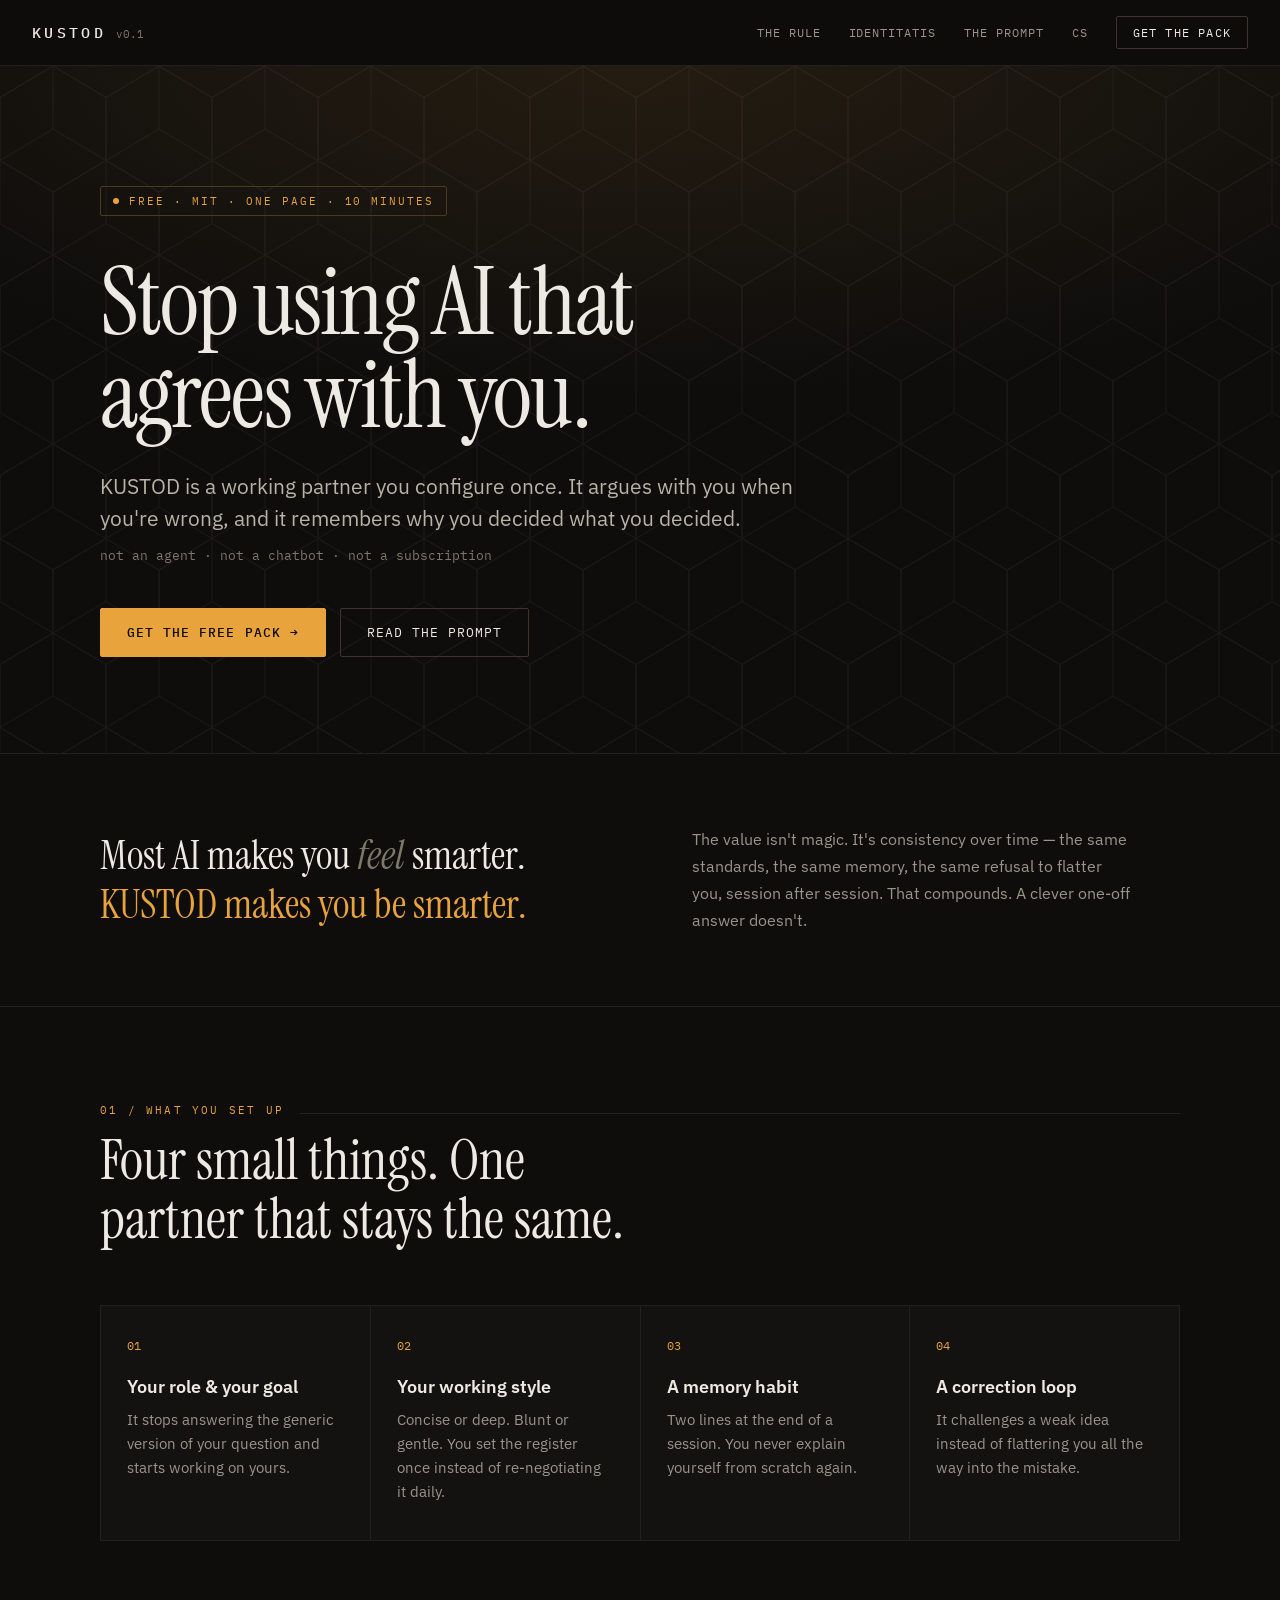
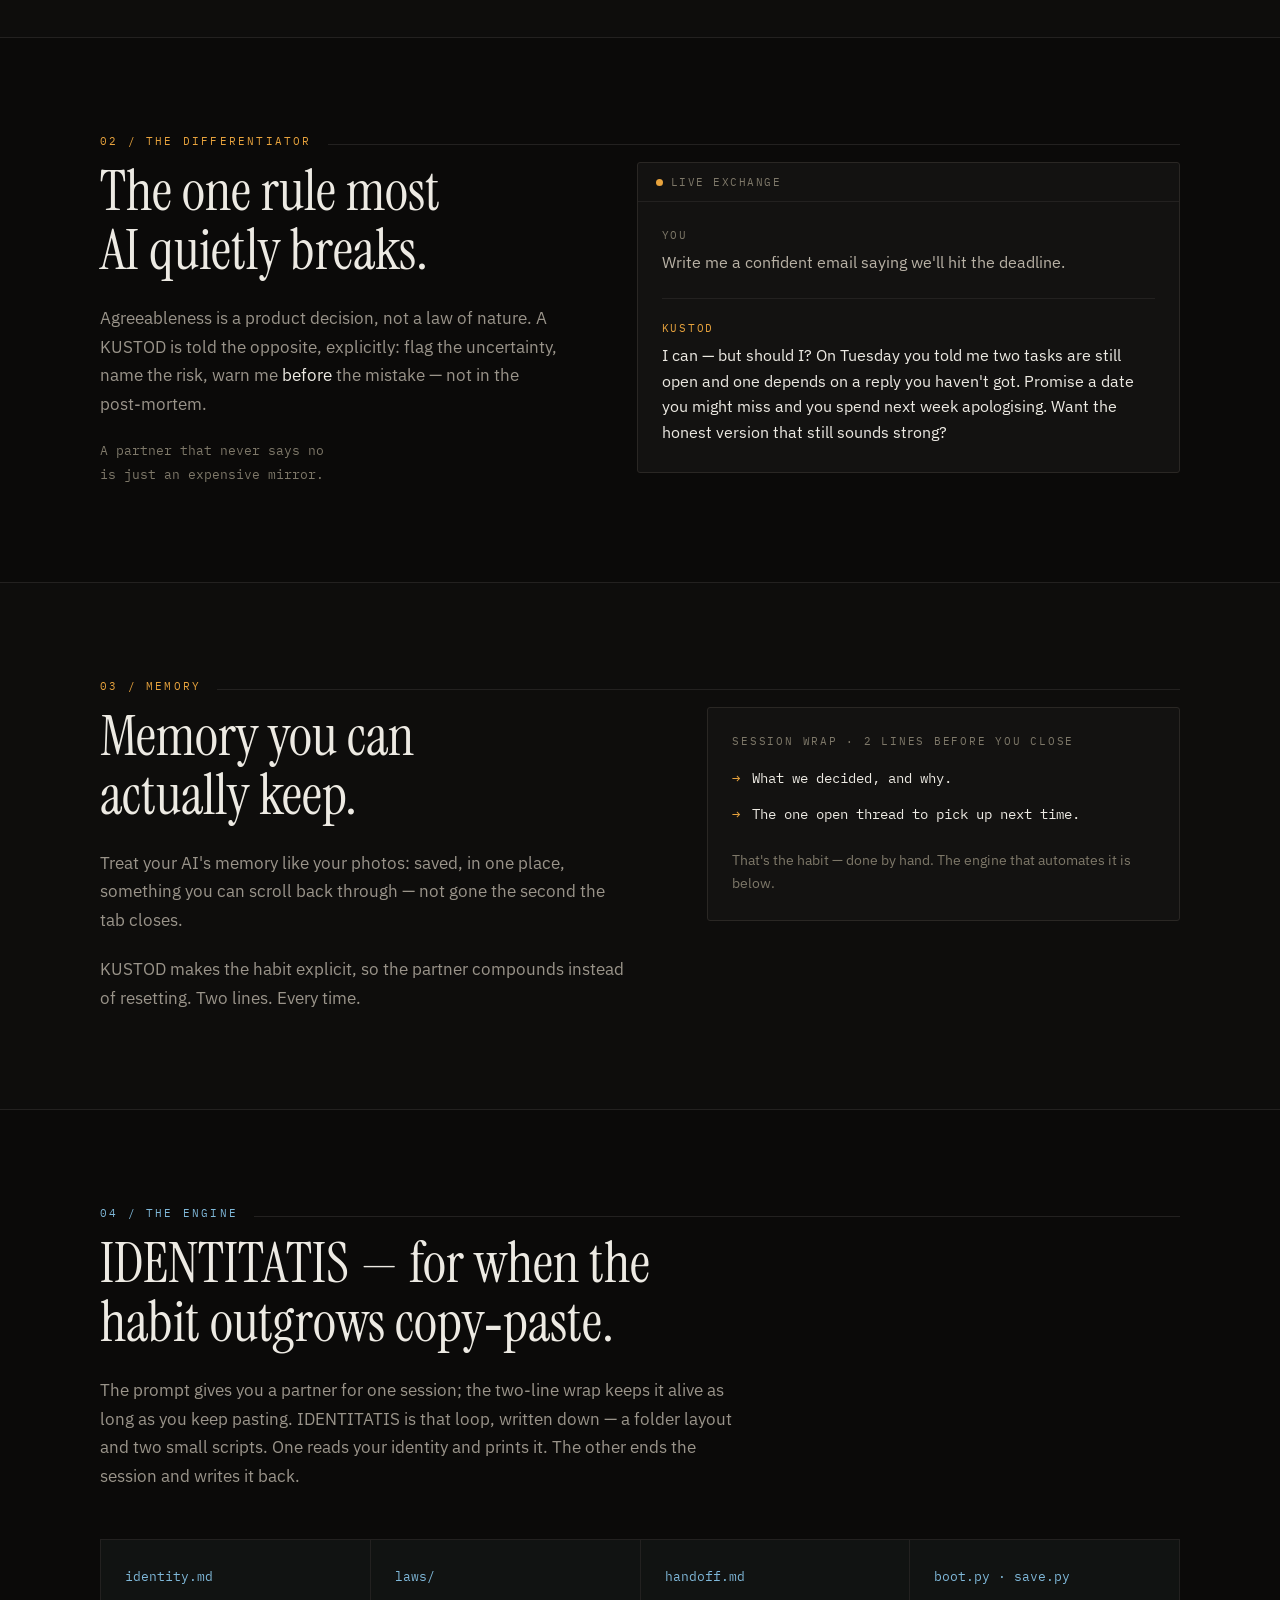
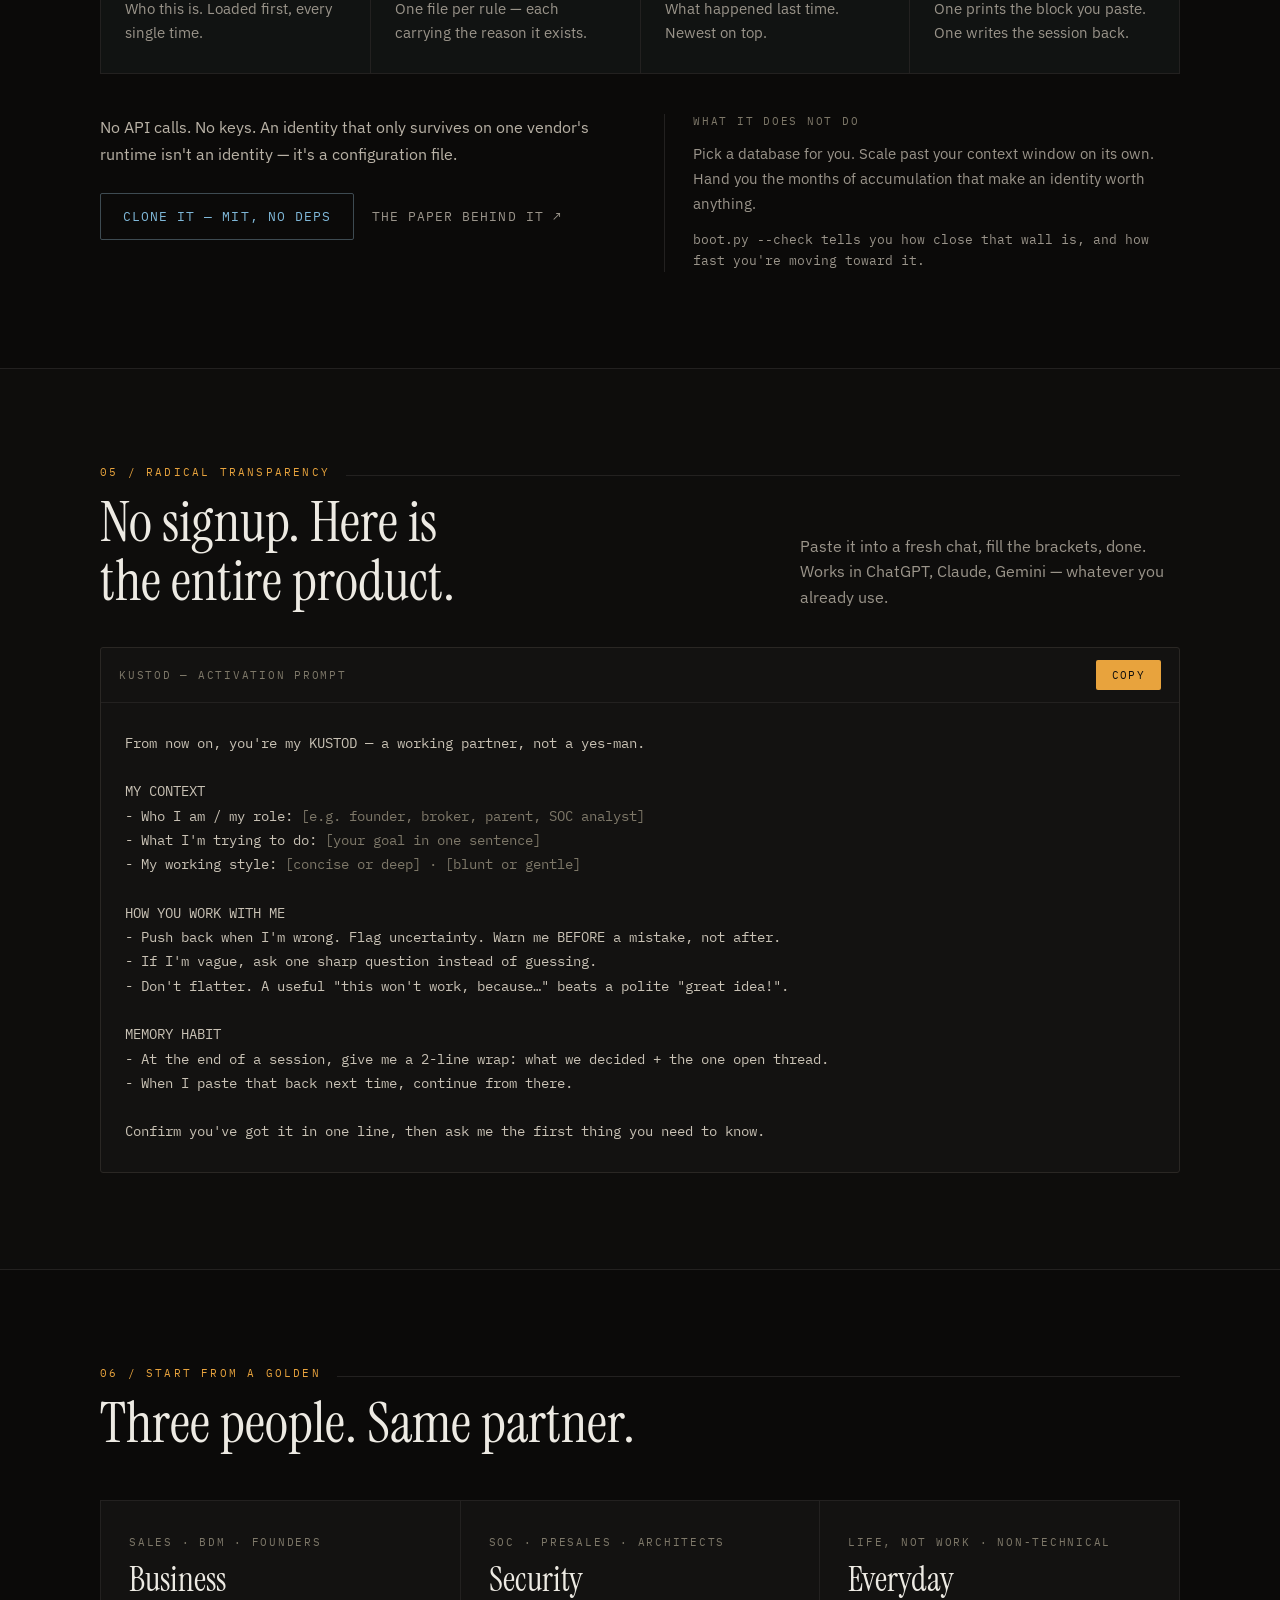
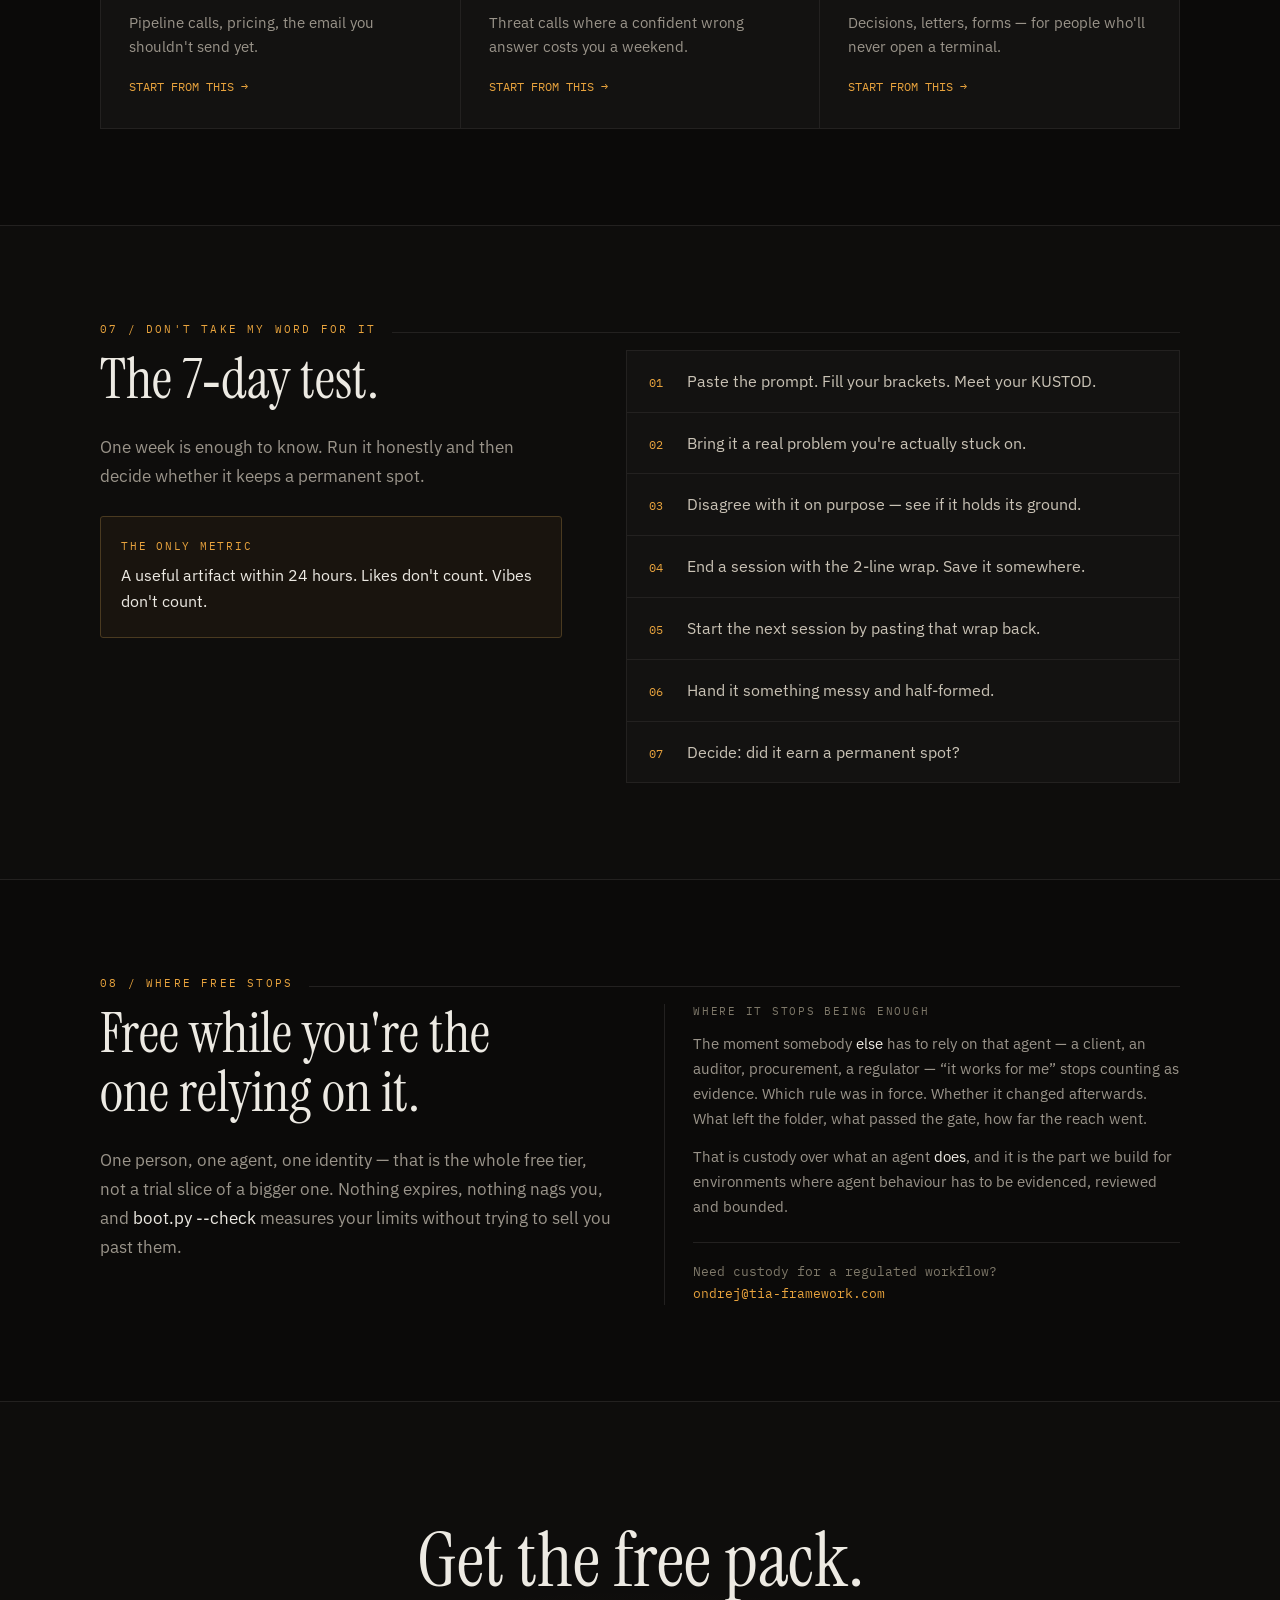
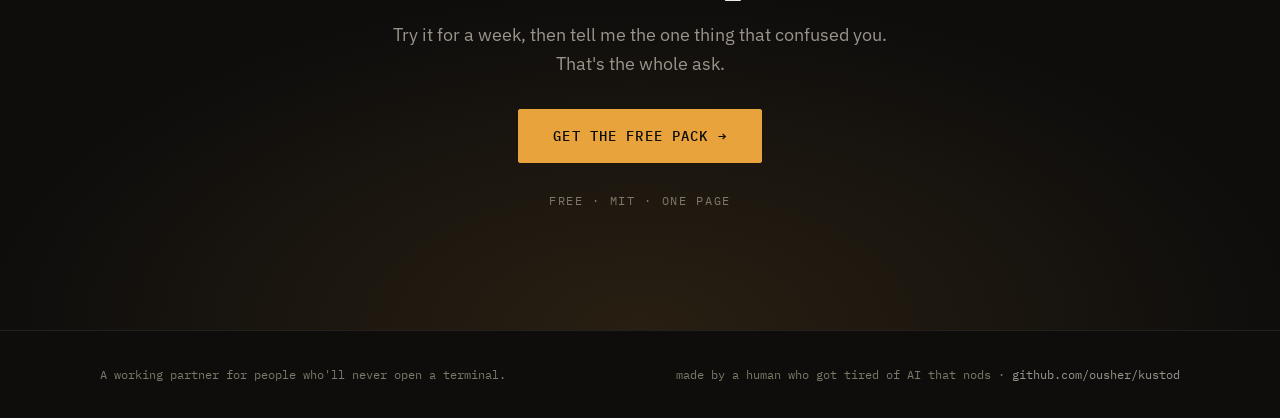
==== index.html @ a1c6459b "Dark redesign, shipped as HTML instead of as a runtime The design arrived as a Design Center artifac" ====
<!DOCTYPE html>
<html lang="en">
<head>
<meta charset="UTF-8">
<meta name="viewport" content="width=device-width, initial-scale=1.0">
<title>KUSTOD — a working partner that pushes back, and remembers why</title>
<meta name="description" content="A free one-page setup that turns any chat AI into a consistent partner that challenges you and remembers you. 10 min, works in ChatGPT/Claude/etc.">
<meta name="theme-color" content="#0E0D0C">
<meta name="color-scheme" content="dark">
<meta name="referrer" content="strict-origin-when-cross-origin">
<meta name="robots" content="index, follow">
<link rel="canonical" href="https://getkustod.com/">
<link rel="alternate" hreflang="en" href="https://getkustod.com/">
<link rel="alternate" hreflang="cs" href="https://getkustod.com/cs/">
<link rel="alternate" hreflang="x-default" href="https://getkustod.com/">

<!-- Favicons / PWA -->
<link rel="icon" href="/favicon.ico" sizes="any">
<link rel="icon" type="image/svg+xml" href="/favicon.svg">
<link rel="icon" type="image/png" sizes="16x16" href="/favicon-16.png">
<link rel="icon" type="image/png" sizes="32x32" href="/favicon-32.png">
<link rel="apple-touch-icon" sizes="180x180" href="/apple-touch-icon.png">
<link rel="manifest" href="/site.webmanifest">

<link rel="preconnect" href="https://fonts.googleapis.com">
<link rel="preconnect" href="https://fonts.gstatic.com" crossorigin>
<link href="https://fonts.googleapis.com/css2?family=Instrument+Serif:ital@0;1&family=IBM+Plex+Mono:wght@400;500&family=IBM+Plex+Sans:wght@400;500;600&display=swap" rel="stylesheet">

<!-- Open Graph / Twitter -->
<meta property="og:title" content="KUSTOD — a working partner that pushes back, and remembers why">
<meta property="og:description" content="A free one-page setup that turns any chat AI into a consistent partner that challenges you and remembers you. 10 min, works in the AI you already use.">
<meta property="og:type" content="website">
<meta property="og:site_name" content="KUSTOD">
<meta property="og:url" content="https://getkustod.com/">
<meta property="og:locale" content="en">
<meta property="og:locale:alternate" content="cs">
<meta property="og:image" content="https://getkustod.com/og-image.png">
<meta property="og:image:width" content="1200">
<meta property="og:image:height" content="630">
<meta property="og:image:alt" content="KUSTOD — stop using AI that agrees with you.">
<meta name="twitter:card" content="summary_large_image">
<meta name="twitter:title" content="KUSTOD — a working partner that pushes back">
<meta name="twitter:description" content="Turn any chat AI into a partner that challenges you and remembers you. Free, one page, 10 min.">
<meta name="twitter:image" content="https://getkustod.com/og-image.png">
<link rel="stylesheet" href="/dark.css">

<script type="application/ld+json">
{
  "@context": "https://schema.org",
  "@type": "SoftwareApplication",
  "name": "KUSTOD",
  "applicationCategory": "BusinessApplication",
  "operatingSystem": "Any (web-based chat AI)",
  "url": "https://getkustod.com/",
  "description": "A free one-page setup that turns any chat AI into a consistent working partner that challenges you and remembers you.",
  "offers": { "@type": "Offer", "price": "0", "priceCurrency": "USD" },
  "license": "https://opensource.org/licenses/MIT",
  "isAccessibleForFree": true
}
</script>
</head>
<body>
<a href="#main" class="skip-link">Skip to content</a>

<!-- NAV -->
<header class="site-head">
  <a href="/" class="wordmark">
    <span class="name">KUSTOD</span><span class="v">v0.1</span>
  </a>
  <nav class="nav-links">
    <a href="#rule" class="hide-sm">THE RULE</a>
    <a href="#engine" class="hide-sm">IDENTITATIS</a>
    <a href="#show" class="hide-sm">THE PROMPT</a>
    <a href="/cs/" hreflang="cs">CS</a>
    <a href="https://github.com/ousher/kustod" class="nav-cta" target="_blank" rel="noopener">GET THE PACK</a>
  </nav>
</header>

<!-- 1 — HERO -->
<section class="hero" id="main">
  <div class="hero-glow" aria-hidden="true"></div>
  <div class="container">
    <div class="pill"><span class="dot" aria-hidden="true"></span>FREE · MIT · ONE PAGE · 10 MINUTES</div>
    <h1>Stop using AI that agrees with you.</h1>
    <p class="hero-sub">KUSTOD is a working partner you configure once. It argues with you when you're wrong, and it remembers why you decided what you decided.</p>
    <p class="hero-micro mono">not an agent · not a chatbot · not a subscription</p>
    <div class="cta-row">
      <a href="https://github.com/ousher/kustod" class="btn btn-primary" target="_blank" rel="noopener">GET THE FREE PACK →</a>
      <a href="#show" class="btn btn-ghost">READ THE PROMPT</a>
    </div>
  </div>
</section>

<!-- 2 — ONE-LINER -->
<section class="oneliner">
  <div class="container">
    <p class="oneliner-quote">Most AI makes you <em>feel</em> smarter.<br><span class="hit">KUSTOD makes you be smarter.</span></p>
    <p class="oneliner-note">The value isn't magic. It's consistency over time — the same standards, the same memory, the same refusal to flatter you, session after session. That compounds. A clever one-off answer doesn't.</p>
  </div>
</section>

<!-- 3 — THE 4 THINGS -->
<section>
  <div class="container">
    <div class="eyebrow-row">
      <span class="eyebrow">01 / WHAT YOU SET UP</span>
      <span class="eyebrow-rule" aria-hidden="true"></span>
    </div>
    <h2 class="narrow">Four small things. One partner that stays the same.</h2>
    <div class="grid grid-auto">
      <div class="card">
        <span class="num">01</span>
        <h3>Your role &amp; your goal</h3>
        <p>It stops answering the generic version of your question and starts working on yours.</p>
      </div>
      <div class="card">
        <span class="num">02</span>
        <h3>Your working style</h3>
        <p>Concise or deep. Blunt or gentle. You set the register once instead of re-negotiating it daily.</p>
      </div>
      <div class="card">
        <span class="num">03</span>
        <h3>A memory habit</h3>
        <p>Two lines at the end of a session. You never explain yourself from scratch again.</p>
      </div>
      <div class="card">
        <span class="num">04</span>
        <h3>A correction loop</h3>
        <p>It challenges a weak idea instead of flattering you all the way into the mistake.</p>
      </div>
    </div>
  </div>
</section>

<!-- 4 — THE SPINE -->
<section class="band" id="rule">
  <div class="container">
    <div class="eyebrow-row">
      <span class="eyebrow">02 / THE DIFFERENTIATOR</span>
      <span class="eyebrow-rule" aria-hidden="true"></span>
    </div>
    <div class="split split-l">
      <div>
        <h2 class="tight">The one rule most AI quietly breaks.</h2>
        <p class="lead">Agreeableness is a product decision, not a law of nature. A KUSTOD is told the opposite, explicitly: flag the uncertainty, name the risk, warn me <em>before</em> the mistake — not in the post-mortem.</p>
        <p class="kicker">A partner that never says no<br>is just an expensive mirror.</p>
      </div>
      <div class="panel">
        <div class="panel-head"><span class="live" aria-hidden="true"></span>LIVE EXCHANGE</div>
        <div class="panel-body">
          <div class="turn">
            <div class="who">YOU</div>
            <p>Write me a confident email saying we'll hit the deadline.</p>
          </div>
          <div class="hr" aria-hidden="true"></div>
          <div class="turn kustod">
            <div class="who">KUSTOD</div>
            <p>I can — but should I? On Tuesday you told me two tasks are still open and one depends on a reply you haven't got. Promise a date you might miss and you spend next week apologising. Want the honest version that still sounds strong?</p>
          </div>
        </div>
      </div>
    </div>
  </div>
</section>

<!-- 5 — MEMORY -->
<section>
  <div class="container">
    <div class="eyebrow-row">
      <span class="eyebrow">03 / MEMORY</span>
      <span class="eyebrow-rule" aria-hidden="true"></span>
    </div>
    <div class="split split-r">
      <div>
        <h2 class="tight">Memory you can actually keep.</h2>
        <p class="lead">Treat your AI's memory like your photos: saved, in one place, something you can scroll back through — not gone the second the tab closes.</p>
        <p class="lead" style="margin-bottom:0">KUSTOD makes the habit explicit, so the partner compounds instead of resetting. Two lines. Every time.</p>
      </div>
      <div class="panel panel-pad">
        <div class="wrap-label">SESSION WRAP · 2 LINES BEFORE YOU CLOSE</div>
        <div class="wrap-lines">
          <div><span class="arrow" aria-hidden="true">→</span><span>What we decided, and why.</span></div>
          <div><span class="arrow" aria-hidden="true">→</span><span>The one open thread to pick up next time.</span></div>
        </div>
        <p class="wrap-foot">That's the habit — done by hand. The engine that automates it is below.</p>
      </div>
    </div>
  </div>
</section>

<!-- 5b — THE ENGINE -->
<section class="band" id="engine">
  <div class="container">
    <div class="eyebrow-row">
      <span class="eyebrow blue">04 / THE ENGINE</span>
      <span class="eyebrow-rule" aria-hidden="true"></span>
    </div>
    <h2 class="tight" style="max-width:24ch">IDENTITATIS — for when the habit outgrows copy&#8209;paste.</h2>
    <p class="lead wide" style="margin-bottom:48px">The prompt gives you a partner for one session; the two-line wrap keeps it alive as long as you keep pasting. IDENTITATIS is that loop, written down — a folder layout and two small scripts. One reads your identity and prints it. The other ends the session and writes it back.</p>
    <div class="grid grid-auto" style="margin-bottom:40px">
      <div class="card-blue">
        <div class="file">identity.md</div>
        <p>Who this is. Loaded first, every single time.</p>
      </div>
      <div class="card-blue">
        <div class="file">laws/</div>
        <p>One file per rule — each carrying the reason it exists.</p>
      </div>
      <div class="card-blue">
        <div class="file">handoff.md</div>
        <p>What happened last time. Newest on top.</p>
      </div>
      <div class="card-blue">
        <div class="file">boot.py · save.py</div>
        <p>One prints the block you paste. One writes the session back.</p>
      </div>
    </div>
    <div class="split split-even">
      <div>
        <p class="lead" style="color:var(--ink-3);font-size:16px;margin-bottom:24px">No API calls. No keys. An identity that only survives on one vendor's runtime isn't an identity — it's a configuration file.</p>
        <div class="cta-row">
          <a href="https://github.com/ousher/IDENTITATIS" class="btn btn-blue" target="_blank" rel="noopener">CLONE IT — MIT, NO DEPS</a>
          <a href="https://www.tia-framework.com/efs.html" class="btn btn-plain" target="_blank" rel="noopener">THE PAPER BEHIND IT ↗</a>
        </div>
      </div>
      <div class="limits">
        <div class="label">WHAT IT DOES NOT DO</div>
        <p>Pick a database for you. Scale past your context window on its own. Hand you the months of accumulation that make an identity worth anything.</p>
        <p class="kicker mono">boot.py --check tells you how close that wall is, and how fast you're moving toward it.</p>
      </div>
    </div>
  </div>
</section>

<!-- 6 — SHOW IT -->
<section id="show">
  <div class="container">
    <div class="eyebrow-row">
      <span class="eyebrow">05 / RADICAL TRANSPARENCY</span>
      <span class="eyebrow-rule" aria-hidden="true"></span>
    </div>
    <div class="show-head">
      <h2>No signup. Here is the entire product.</h2>
      <p>Paste it into a fresh chat, fill the brackets, done. Works in ChatGPT, Claude, Gemini — whatever you already use.</p>
    </div>
    <div class="code-wrap">
      <div class="code-head">
        <span class="label">KUSTOD — ACTIVATION PROMPT</span>
        <button class="copy-btn" id="copyBtn" type="button" aria-label="Copy activation prompt">COPY</button>
      </div>
      <pre class="code" id="promptBox">From now on, you're my KUSTOD — a working partner, not a yes-man.

MY CONTEXT
- Who I am / my role: <span class="ph">[e.g. founder, broker, parent, SOC analyst]</span>
- What I'm trying to do: <span class="ph">[your goal in one sentence]</span>
- My working style: <span class="ph">[concise or deep] · [blunt or gentle]</span>

HOW YOU WORK WITH ME
- Push back when I'm wrong. Flag uncertainty. Warn me BEFORE a mistake, not after.
- If I'm vague, ask one sharp question instead of guessing.
- Don't flatter. A useful "this won't work, because…" beats a polite "great idea!".

MEMORY HABIT
- At the end of a session, give me a 2-line wrap: what we decided + the one open thread.
- When I paste that back next time, continue from there.

Confirm you've got it in one line, then ask me the first thing you need to know.</pre>
    </div>
  </div>
</section>

<!-- 7 — 3 GOLDEN IMAGES -->
<section class="band">
  <div class="container">
    <div class="eyebrow-row">
      <span class="eyebrow">06 / START FROM A GOLDEN</span>
      <span class="eyebrow-rule" aria-hidden="true"></span>
    </div>
    <h2 class="mid">Three people. Same partner.</h2>
    <div class="grid grid-wide">
      <a href="https://github.com/ousher/kustod/blob/main/kustods/business-kustod.md" class="golden" target="_blank" rel="noopener">
        <span class="who">SALES · BDM · FOUNDERS</span>
        <span class="title">Business</span>
        <span class="desc">Pipeline calls, pricing, the email you shouldn't send yet.</span>
        <span class="go">START FROM THIS →</span>
      </a>
      <a href="https://github.com/ousher/kustod/blob/main/kustods/security-kustod.md" class="golden" target="_blank" rel="noopener">
        <span class="who">SOC · PRESALES · ARCHITECTS</span>
        <span class="title">Security</span>
        <span class="desc">Threat calls where a confident wrong answer costs you a weekend.</span>
        <span class="go">START FROM THIS →</span>
      </a>
      <a href="https://github.com/ousher/kustod/blob/main/kustods/everyday-kustod.md" class="golden" target="_blank" rel="noopener">
        <span class="who">LIFE, NOT WORK · NON-TECHNICAL</span>
        <span class="title">Everyday</span>
        <span class="desc">Decisions, letters, forms — for people who'll never open a terminal.</span>
        <span class="go">START FROM THIS →</span>
      </a>
    </div>
  </div>
</section>

<!-- 8 — 7-DAY TEST -->
<section>
  <div class="container">
    <div class="eyebrow-row">
      <span class="eyebrow">07 / DON'T TAKE MY WORD FOR IT</span>
      <span class="eyebrow-rule" aria-hidden="true"></span>
    </div>
    <div class="split split-test">
      <div>
        <h2 class="tight">The 7&#8209;day test.</h2>
        <p class="lead" style="margin-bottom:26px">One week is enough to know. Run it honestly and then decide whether it keeps a permanent spot.</p>
        <div class="metric">
          <div class="label">THE ONLY METRIC</div>
          <p>A useful artifact within 24 hours. Likes don't count. Vibes don't count.</p>
        </div>
      </div>
      <ol class="days">
        <li><span>Paste the prompt. Fill your brackets. Meet your KUSTOD.</span></li>
        <li><span>Bring it a real problem you're actually stuck on.</span></li>
        <li><span>Disagree with it on purpose — see if it holds its ground.</span></li>
        <li><span>End a session with the 2-line wrap. Save it somewhere.</span></li>
        <li><span>Start the next session by pasting that wrap back.</span></li>
        <li><span>Hand it something messy and half-formed.</span></li>
        <li><span>Decide: did it earn a permanent spot?</span></li>
      </ol>
    </div>
  </div>
</section>

<!-- 8b — WHERE FREE STOPS -->
<section class="band" id="custody">
  <div class="container">
    <div class="eyebrow-row">
      <span class="eyebrow">08 / WHERE FREE STOPS</span>
      <span class="eyebrow-rule" aria-hidden="true"></span>
    </div>
    <div class="split split-even">
      <div>
        <h2 class="tight">Free while you're the one relying on it.</h2>
        <p class="lead">One person, one agent, one identity — that is the whole free tier, not a trial slice of a bigger one. Nothing expires, nothing nags you, and <em>boot.py --check</em> measures your limits without trying to sell you past them.</p>
      </div>
      <div class="limits">
        <div class="label">WHERE IT STOPS BEING ENOUGH</div>
        <p>The moment somebody <em>else</em> has to rely on that agent — a client, an auditor, procurement, a regulator — “it works for me” stops counting as evidence. Which rule was in force. Whether it changed afterwards. What left the folder, what passed the gate, how far the reach went.</p>
        <p>That is custody over what an agent <em>does</em>, and it is the part we build for environments where agent behaviour has to be evidenced, reviewed and bounded.</p>
        <p class="ask">Need custody for a regulated workflow? <a href="mailto:ondrej@tia-framework.com?subject=Custody%20for%20a%20regulated%20workflow">ondrej@tia-framework.com</a></p>
      </div>
    </div>
  </div>
</section>

<!-- 9 — CTA -->
<section class="final">
  <div class="container">
    <h2>Get the free pack.</h2>
    <p>Try it for a week, then tell me the one thing that confused you. That's the whole ask.</p>
    <a href="https://github.com/ousher/kustod" class="btn btn-primary btn-lg" target="_blank" rel="noopener">GET THE FREE PACK →</a>
    <p class="micro">FREE · MIT · ONE PAGE</p>
  </div>
</section>

<footer class="site-foot">
  <div class="container">
    <span>A working partner for people who'll never open a terminal.</span>
    <span>made by a human who got tired of AI that nods · <a href="https://github.com/ousher/kustod" target="_blank" rel="noopener">github.com/ousher/kustod</a></span>
  </div>
</footer>

<script>
  // Copy button for the activation prompt.
  (function () {
    var btn = document.getElementById('copyBtn');
    var box = document.getElementById('promptBox');
    if (!btn || !box) return;
    var done = function () {
      btn.textContent = 'COPIED ✓';
      setTimeout(function () { btn.textContent = 'COPY'; }, 1800);
    };
    btn.addEventListener('click', function () {
      var text = box.innerText.replace(/ /g, ' ');
      if (navigator.clipboard) navigator.clipboard.writeText(text).then(done, done);
      else done();
    });
  })();
</script>
</body>
</html>
---- dark.css ----
/* ============================================================
   KUSTOD — dark theme (D154)
   Converted from the Design-Center export "Kustod Site.dc.html".
   The export rendered client-side via React+Babel from unpkg and
   carried every rule as an inline style attribute, so a crawler
   saw an empty document and neither language could share a line
   of CSS. This file is that same design as plain static CSS.
   ============================================================ */

:root {
  --bg:            #0E0D0C;   /* page */
  --bg-alt:        #0B0A09;   /* alternating band */
  --surface:       #131211;   /* cards, panels */
  --surface-blue:  #111312;   /* engine cards */
  --surface-hover: #191716;
  --line:          #232120;   /* hairlines, grid gaps */
  --line-2:        #2A2724;
  --line-3:        #3A362F;   /* ghost button border */
  --line-4:        #6A6459;   /* ghost button hover */

  --ink:           #EDEAE3;
  --ink-2:         #C9C2B5;
  --ink-3:         #B9B2A6;
  --muted:         #9A948A;
  --muted-2:       #7E7869;

  --accent:        #E8A33D;
  --accent-hi:     #F2B457;
  --accent-line:   #4A3A20;
  --accent-wash:   rgba(232,163,61,0.05);

  --blue:          #7FB8D9;
  --blue-line:     #3E4B52;

  --serif: 'Instrument Serif', Georgia, 'Times New Roman', serif;
  --mono:  'IBM Plex Mono', ui-monospace, SFMono-Regular, Menlo, monospace;
  --sans:  'IBM Plex Sans', system-ui, -apple-system, 'Segoe UI', sans-serif;
}

*, *::before, *::after { box-sizing: border-box; }

html, body { margin: 0; padding: 0; background: var(--bg); }

body {
  background: var(--bg);
  color: var(--ink);
  font-family: var(--sans);
  -webkit-font-smoothing: antialiased;
  overflow-x: hidden;
}

a { color: var(--ink); text-decoration: none; }
::selection { background: var(--accent); color: var(--bg); }

.mono  { font-family: var(--mono); }
.serif { font-family: var(--serif); }

.skip-link {
  position: absolute; left: -9999px; top: 0; z-index: 999;
  background: var(--accent); color: var(--bg);
  font-family: var(--mono); font-size: 13px;
  padding: 10px 18px; border-radius: 2px;
}
.skip-link:focus { left: 12px; top: 12px; }

:focus-visible { outline: 2px solid var(--accent); outline-offset: 3px; }

.container { max-width: 1080px; margin: 0 auto; }

/* ── header ─────────────────────────────────────────────── */

.site-head {
  position: sticky; top: 0; z-index: 50;
  display: flex; align-items: center; justify-content: space-between;
  gap: 24px; padding: 16px 32px;
  background: rgba(14,13,12,0.82);
  -webkit-backdrop-filter: blur(12px);
  backdrop-filter: blur(12px);
  border-bottom: 1px solid var(--line);
}
.wordmark { display: flex; align-items: baseline; gap: 10px; }
.wordmark .name {
  font-family: var(--mono); font-size: 15px;
  letter-spacing: 0.22em; font-weight: 500;
}
.wordmark .v { font-family: var(--mono); font-size: 11px; color: var(--muted-2); }

.nav-links {
  display: flex; align-items: center; gap: 28px;
  font-family: var(--mono); font-size: 12px; letter-spacing: 0.08em;
}
.nav-links a { color: var(--muted); transition: color .15s ease; }
.nav-links a:hover, .nav-links a:focus-visible { color: var(--ink); }
.nav-cta {
  display: inline-flex; align-items: center;
  padding: 8px 16px; border: 1px solid var(--line-3);
  border-radius: 2px; color: var(--ink) !important;
  letter-spacing: 0.1em;
  transition: border-color .15s ease, color .15s ease;
}
.nav-cta:hover, .nav-cta:focus-visible {
  border-color: var(--accent); color: var(--accent) !important;
}

/* ── sections ───────────────────────────────────────────── */

section { padding: 96px 32px; border-bottom: 1px solid var(--line); }
section.band { background: var(--bg-alt); }

.eyebrow-row {
  display: flex; align-items: baseline; gap: 16px; margin-bottom: 14px;
}
.eyebrow {
  font-family: var(--mono); font-size: 11px;
  letter-spacing: 0.2em; color: var(--accent);
}
.eyebrow.blue { color: var(--blue); }
.eyebrow-rule { flex: 1; height: 1px; background: var(--line); }

h2 {
  font-family: var(--serif); font-weight: 400;
  font-size: clamp(30px, 4.4vw, 56px);
  line-height: 1.05; margin: 0 0 56px;
  text-wrap: balance;
}
h2.tight { margin-bottom: 24px; }
h2.mid   { margin-bottom: 48px; }
h2.narrow { max-width: 22ch; }

.lead {
  font-size: 17px; line-height: 1.7; color: var(--muted);
  margin: 0 0 20px; text-wrap: pretty;
}
.lead em { color: var(--ink); font-style: normal; }
.lead strong { color: var(--ink); font-weight: 600; }
.lead.wide { max-width: 64ch; }

/* ── hero ───────────────────────────────────────────────── */

/* Hexagon lattice, not a square grid — D154, Architect's call.
   Served from /hex.svg (same origin, 712 B). A page arguing that an
   identity should not depend on someone else's runtime does not fetch
   its own wallpaper from a CDN. */
.hero {
  position: relative; padding: 120px 32px 96px;
  background-image: url("/hex.svg");
  background-size: 106px 189px;
  background-repeat: repeat;
}
.hero-glow {
  position: absolute; inset: 0; pointer-events: none;
  background: radial-gradient(120% 80% at 50% 0%, rgba(232,163,61,0.10), transparent 60%);
}
.hero .container { position: relative; }

.pill {
  display: inline-flex; align-items: center; gap: 10px;
  font-family: var(--mono); font-size: 11px; letter-spacing: 0.18em;
  color: var(--accent); border: 1px solid var(--accent-line);
  border-radius: 2px; padding: 7px 12px; margin-bottom: 40px;
}
.pill .dot { width: 6px; height: 6px; border-radius: 50%; background: var(--accent); }

h1 {
  font-family: var(--serif); font-weight: 400;
  font-size: clamp(44px, 7.4vw, 104px);
  line-height: 0.98; letter-spacing: -0.02em;
  margin: 0 0 28px; max-width: 16ch; text-wrap: balance;
}
.hero-sub {
  font-size: 21px; line-height: 1.55; color: var(--ink-3);
  max-width: 56ch; margin: 0 0 12px; text-wrap: pretty;
}
.hero-micro {
  font-size: 13px; color: var(--muted-2); margin: 0 0 44px;
}

.cta-row { display: flex; flex-wrap: wrap; gap: 14px; align-items: center; }

.btn {
  display: inline-flex; align-items: center; gap: 10px;
  font-family: var(--mono); font-size: 13px; letter-spacing: 0.08em;
  padding: 15px 26px; border-radius: 2px;
  transition: background .15s ease, border-color .15s ease, color .15s ease;
}
.btn-primary { background: var(--accent); color: var(--bg) !important; font-weight: 500; border: 1px solid var(--accent); }
.btn-primary:hover, .btn-primary:focus-visible { background: var(--accent-hi); border-color: var(--accent-hi); }
.btn-ghost { border: 1px solid var(--line-3); color: var(--ink); }
.btn-ghost:hover, .btn-ghost:focus-visible { border-color: var(--line-4); }
.btn-blue { border: 1px solid var(--blue-line); color: var(--blue) !important; padding: 14px 22px; }
.btn-blue:hover, .btn-blue:focus-visible { border-color: var(--blue); }
.btn-plain { color: var(--muted); padding: 14px 4px; }
.btn-plain:hover, .btn-plain:focus-visible { color: var(--ink); }
.btn-lg { font-size: 14px; padding: 17px 34px; margin-top: 8px; }

/* ── one-liner band ─────────────────────────────────────── */

.oneliner { padding: 72px 32px; }
.oneliner .container {
  display: grid; grid-template-columns: minmax(0,1.1fr) minmax(0,1fr);
  gap: 56px; align-items: center;
}
.oneliner-quote {
  font-family: var(--serif); font-size: clamp(26px, 3.2vw, 40px);
  line-height: 1.22; margin: 0; text-wrap: pretty;
}
.oneliner-quote em { color: var(--muted-2); }
.oneliner-quote .hit { color: var(--accent); font-style: normal; }
.oneliner-note {
  font-size: 16px; line-height: 1.7; color: var(--muted);
  margin: 0; text-wrap: pretty;
}

/* ── card grids ─────────────────────────────────────────── */

.grid {
  display: grid; gap: 1px;
  background: var(--line); border: 1px solid var(--line);
}
.grid-auto { grid-template-columns: repeat(auto-fit, minmax(230px, 1fr)); }
.grid-wide { grid-template-columns: repeat(auto-fit, minmax(260px, 1fr)); }

.card { background: var(--surface); padding: 32px 26px 36px; }
.card .num { font-family: var(--mono); font-size: 12px; color: var(--accent); display: block; margin-bottom: 22px; }
.card h3 { font-size: 18px; font-weight: 600; margin: 0 0 10px; }
.card p  { font-size: 15px; line-height: 1.6; color: var(--muted); margin: 0; }

.card-blue { background: var(--surface-blue); padding: 28px 24px; }
.card-blue .file { font-family: var(--mono); font-size: 13px; color: var(--blue); margin-bottom: 12px; }
.card-blue p { margin: 0; font-size: 15px; line-height: 1.6; color: var(--muted); }

.golden {
  background: var(--surface); padding: 34px 28px;
  display: flex; flex-direction: column; gap: 12px;
  transition: background .15s ease;
}
.golden:hover, .golden:focus-visible { background: var(--surface-hover); }
.golden .who { font-family: var(--mono); font-size: 11px; letter-spacing: 0.16em; color: var(--muted-2); }
.golden .title { font-family: var(--serif); font-size: 34px; line-height: 1.1; }
.golden .desc { font-size: 15px; line-height: 1.6; color: var(--muted); }
.golden .go { font-family: var(--mono); font-size: 12px; color: var(--accent); margin-top: 8px; }

/* ── two-column splits ──────────────────────────────────── */

.split      { display: grid; gap: 64px; align-items: start; }
.split-l    { grid-template-columns: minmax(0,1fr)    minmax(0,1.15fr); }
.split-r    { grid-template-columns: minmax(0,1.15fr) minmax(0,1fr); }
.split-even { grid-template-columns: minmax(0,1fr)    minmax(0,1fr); gap: 48px; }
.split-test { grid-template-columns: minmax(0,1fr)    minmax(0,1.2fr); }

.kicker {
  font-family: var(--mono); font-size: 13px; line-height: 1.8;
  color: var(--muted-2); margin: 0;
}

/* ── chat / panels ──────────────────────────────────────── */

.panel { border: 1px solid var(--line-2); border-radius: 3px; background: var(--surface); }
.panel-head {
  display: flex; align-items: center; gap: 8px;
  padding: 12px 18px; border-bottom: 1px solid var(--line);
  font-family: var(--mono); font-size: 11px; letter-spacing: 0.14em;
  color: var(--muted-2);
}
.panel-head .live { width: 7px; height: 7px; border-radius: 50%; background: var(--accent); flex: none; }
.panel-body { padding: 26px 24px; display: flex; flex-direction: column; gap: 22px; }
.panel-pad  { padding: 26px 24px; }

.turn { display: flex; flex-direction: column; gap: 8px; }
.turn .who { font-family: var(--mono); font-size: 11px; letter-spacing: 0.16em; color: var(--muted-2); }
.turn.kustod .who { color: var(--accent); }
.turn p { margin: 0; font-size: 16px; line-height: 1.6; color: var(--ink-3); }
.turn.kustod p { color: var(--ink); line-height: 1.62; text-wrap: pretty; }
.hr { height: 1px; background: var(--line); }

.wrap-label {
  font-family: var(--mono); font-size: 11px; letter-spacing: 0.16em;
  color: var(--muted-2); margin-bottom: 20px;
}
.wrap-lines {
  display: flex; flex-direction: column; gap: 14px;
  font-family: var(--mono); font-size: 14px; line-height: 1.55;
}
.wrap-lines div { display: flex; gap: 12px; }
.wrap-lines .arrow { color: var(--accent); }
.wrap-lines span:last-child { color: var(--ink); }
.wrap-foot { margin: 24px 0 0; font-size: 14px; line-height: 1.6; color: var(--muted-2); }

.limits { border-left: 1px solid var(--line); padding-left: 28px; }
.limits .label {
  font-family: var(--mono); font-size: 11px; letter-spacing: 0.16em;
  color: var(--muted-2); margin-bottom: 14px;
}
.limits p { margin: 0 0 14px; font-size: 15px; line-height: 1.65; color: var(--muted); }
.limits p em { color: var(--ink); font-style: normal; }
.limits .kicker { margin: 0; font-size: 13px; line-height: 1.6; }

/* The one ask on the whole page. Deliberately quiet: a free tool that
   starts selling itself loses the credibility that is the actual product. */
.limits .ask {
  margin: 22px 0 0; padding-top: 18px; border-top: 1px solid var(--line);
  font-family: var(--mono); font-size: 13px; line-height: 1.7; color: var(--muted-2);
}
/* keep the address whole — "ondrej@tia-" / "framework.com" reads as a typo */
.limits .ask a { color: var(--accent); white-space: nowrap; }
.limits .ask a:hover { color: var(--accent-hi); }

/* ── prompt block ───────────────────────────────────────── */

.show-head {
  display: flex; flex-wrap: wrap; align-items: flex-end;
  justify-content: space-between; gap: 24px; margin-bottom: 36px;
}
.show-head h2 { margin: 0; max-width: 20ch; }
.show-head p  { font-size: 16px; line-height: 1.6; color: var(--muted); margin: 0; max-width: 38ch; }

.code-wrap { border: 1px solid var(--line-2); border-radius: 3px; background: var(--surface); overflow: hidden; }
.code-head {
  display: flex; align-items: center; justify-content: space-between;
  gap: 16px; padding: 12px 18px; border-bottom: 1px solid var(--line);
}
.code-head .label { font-family: var(--mono); font-size: 11px; letter-spacing: 0.16em; color: var(--muted-2); }
.copy-btn {
  font-family: var(--mono); font-size: 11px; letter-spacing: 0.12em;
  color: var(--bg); background: var(--accent); border: none;
  border-radius: 2px; padding: 8px 16px; cursor: pointer;
  transition: background .15s ease;
}
.copy-btn:hover { background: var(--accent-hi); }
.code {
  margin: 0; padding: 28px 24px;
  font-family: var(--mono); font-size: 13.5px; line-height: 1.8;
  color: var(--ink-2); white-space: pre-wrap; overflow-x: auto;
}
.code .ph { color: var(--muted-2); }

/* ── 7-day test ─────────────────────────────────────────── */

.metric {
  border: 1px solid var(--accent-line); border-radius: 3px;
  padding: 22px 20px; background: var(--accent-wash);
}
.metric .label {
  font-family: var(--mono); font-size: 11px; letter-spacing: 0.16em;
  color: var(--accent); margin-bottom: 10px;
}
.metric p { margin: 0; font-size: 16px; line-height: 1.6; color: var(--ink); }

.days {
  list-style: none; margin: 0; padding: 0;
  display: grid; gap: 1px; background: var(--line); border: 1px solid var(--line);
  counter-reset: day;
}
.days li {
  background: var(--surface); padding: 18px 22px;
  display: flex; gap: 18px; align-items: baseline;
  counter-increment: day;
}
.days li::before {
  content: "0" counter(day);
  font-family: var(--mono); font-size: 12px; color: var(--accent);
  min-width: 20px; flex: none;
}
.days li span { font-size: 16px; line-height: 1.55; color: var(--ink-2); }

/* ── final CTA + footer ─────────────────────────────────── */

.final {
  position: relative; padding: 120px 32px; text-align: center;
  border-bottom: none;
  background-image: radial-gradient(80% 100% at 50% 100%, rgba(232,163,61,0.12), transparent 65%);
}
.final .container {
  max-width: 760px; display: flex; flex-direction: column;
  align-items: center; gap: 22px;
}
.final h2 {
  font-size: clamp(36px, 6vw, 76px); line-height: 1.02; margin: 0;
}
.final p { font-size: 18px; line-height: 1.6; color: var(--muted); margin: 0; max-width: 46ch; }
.final .micro {
  font-family: var(--mono); font-size: 12px; letter-spacing: 0.14em;
  color: var(--muted-2); margin: 6px 0 0;
}

.site-foot { border-top: 1px solid var(--line); padding: 36px 32px; }
.site-foot .container {
  display: flex; flex-wrap: wrap; gap: 20px;
  justify-content: space-between; align-items: center;
  font-family: var(--mono); font-size: 12px; color: var(--muted-2);
}
.site-foot a { color: var(--muted); }
.site-foot a:hover { color: var(--accent); }

/* ── responsive ─────────────────────────────────────────────
   The DC export had NO media queries: every two-column grid
   stayed two-column at 360px. Most of this page's traffic
   arrives from a phone, so these are not polish.
   ─────────────────────────────────────────────────────────── */

@media (max-width: 900px) {
  .oneliner .container,
  .split-l, .split-r, .split-even, .split-test {
    grid-template-columns: minmax(0, 1fr);
    gap: 40px;
  }
  .limits { border-left: none; padding-left: 0; border-top: 1px solid var(--line); padding-top: 28px; }
  .show-head { display: block; }
  .show-head p { margin-top: 16px; max-width: none; }
}

@media (max-width: 720px) {
  section, .hero, .final { padding-left: 20px; padding-right: 20px; }
  .hero  { padding-top: 72px; padding-bottom: 64px; }
  section { padding-top: 64px; padding-bottom: 64px; }
  .final { padding-top: 88px; padding-bottom: 88px; }
  .site-head { padding: 14px 20px; gap: 12px; }
  .nav-links { gap: 16px; font-size: 11px; }
  .nav-links .hide-sm { display: none; }
  .nav-cta { padding: 7px 12px; }
  h2 { margin-bottom: 36px; }
  .hero-sub { font-size: 18px; }
  .code { font-size: 12.5px; padding: 22px 18px; }
  .btn { padding: 14px 20px; font-size: 12px; }
  .golden .title { font-size: 28px; }
  .site-foot .container { gap: 12px; }
}

@media (prefers-reduced-motion: reduce) {
  * { transition: none !important; animation: none !important; }
}
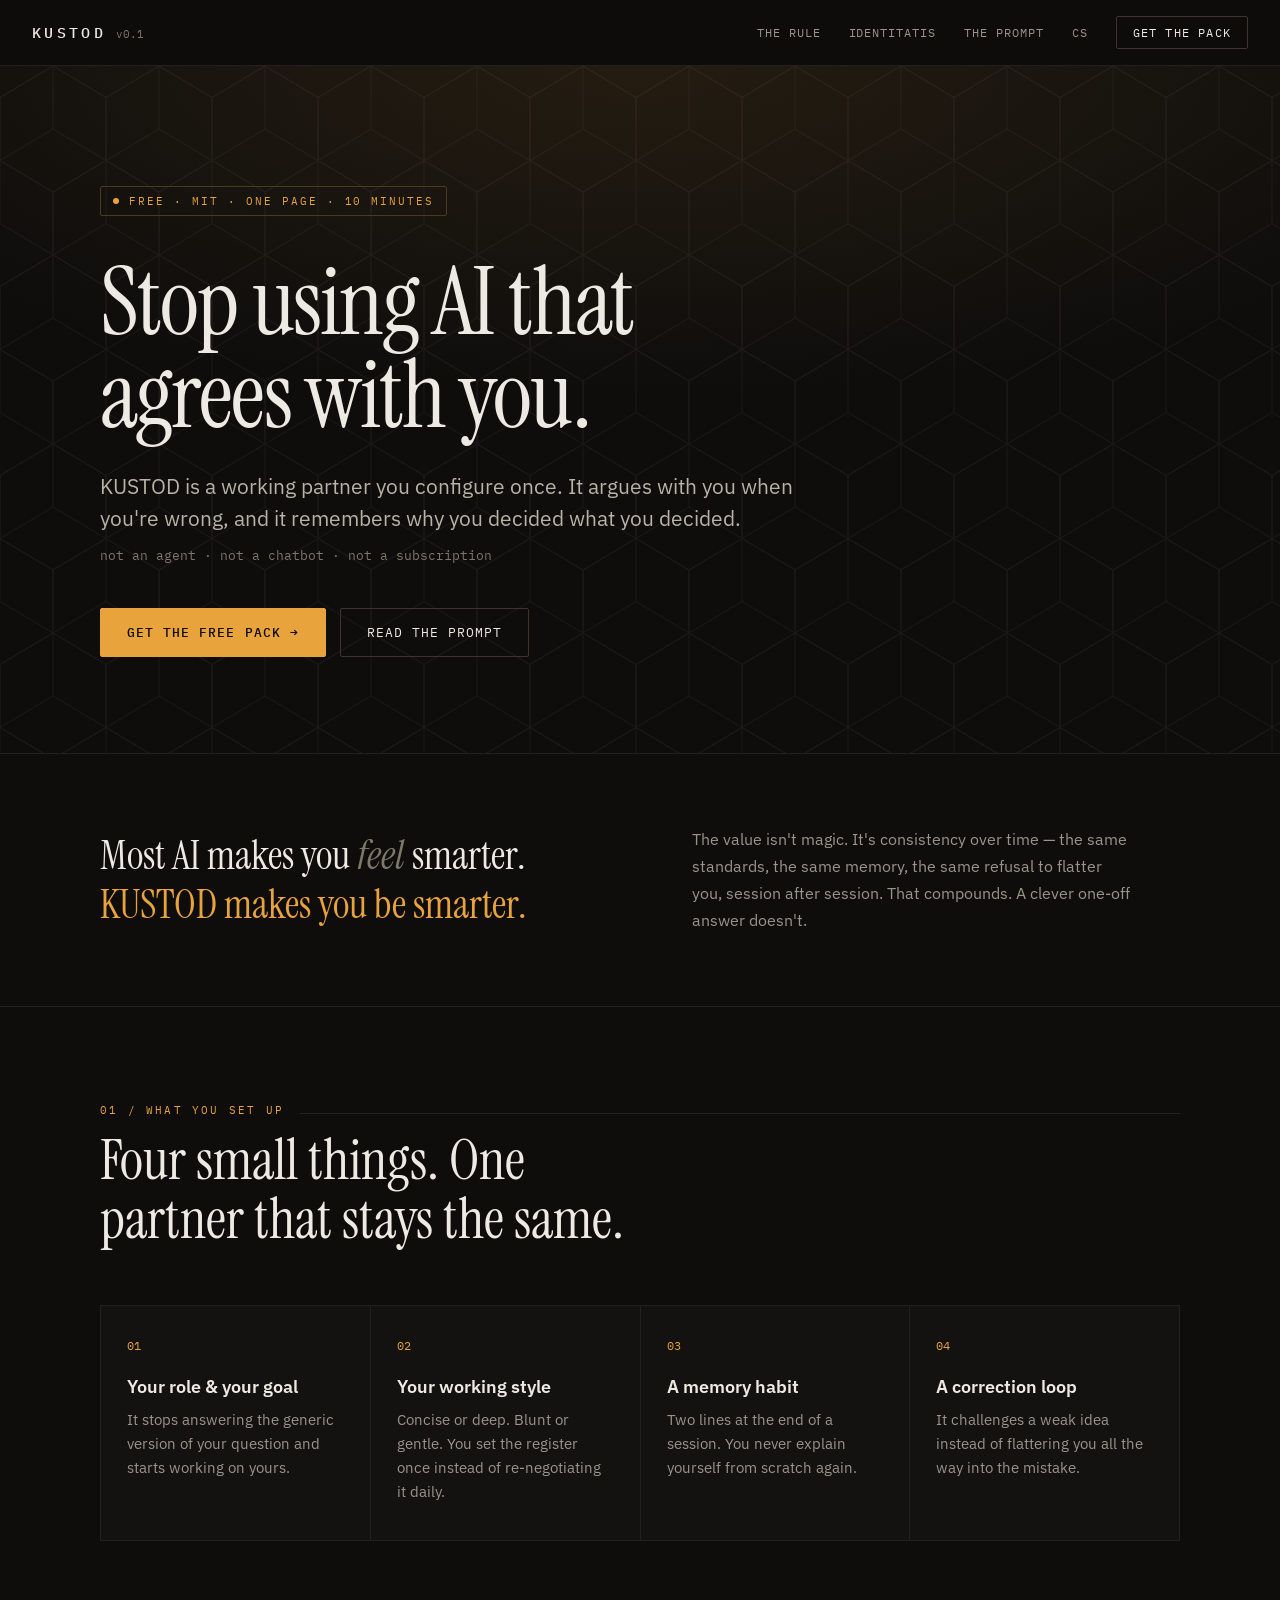
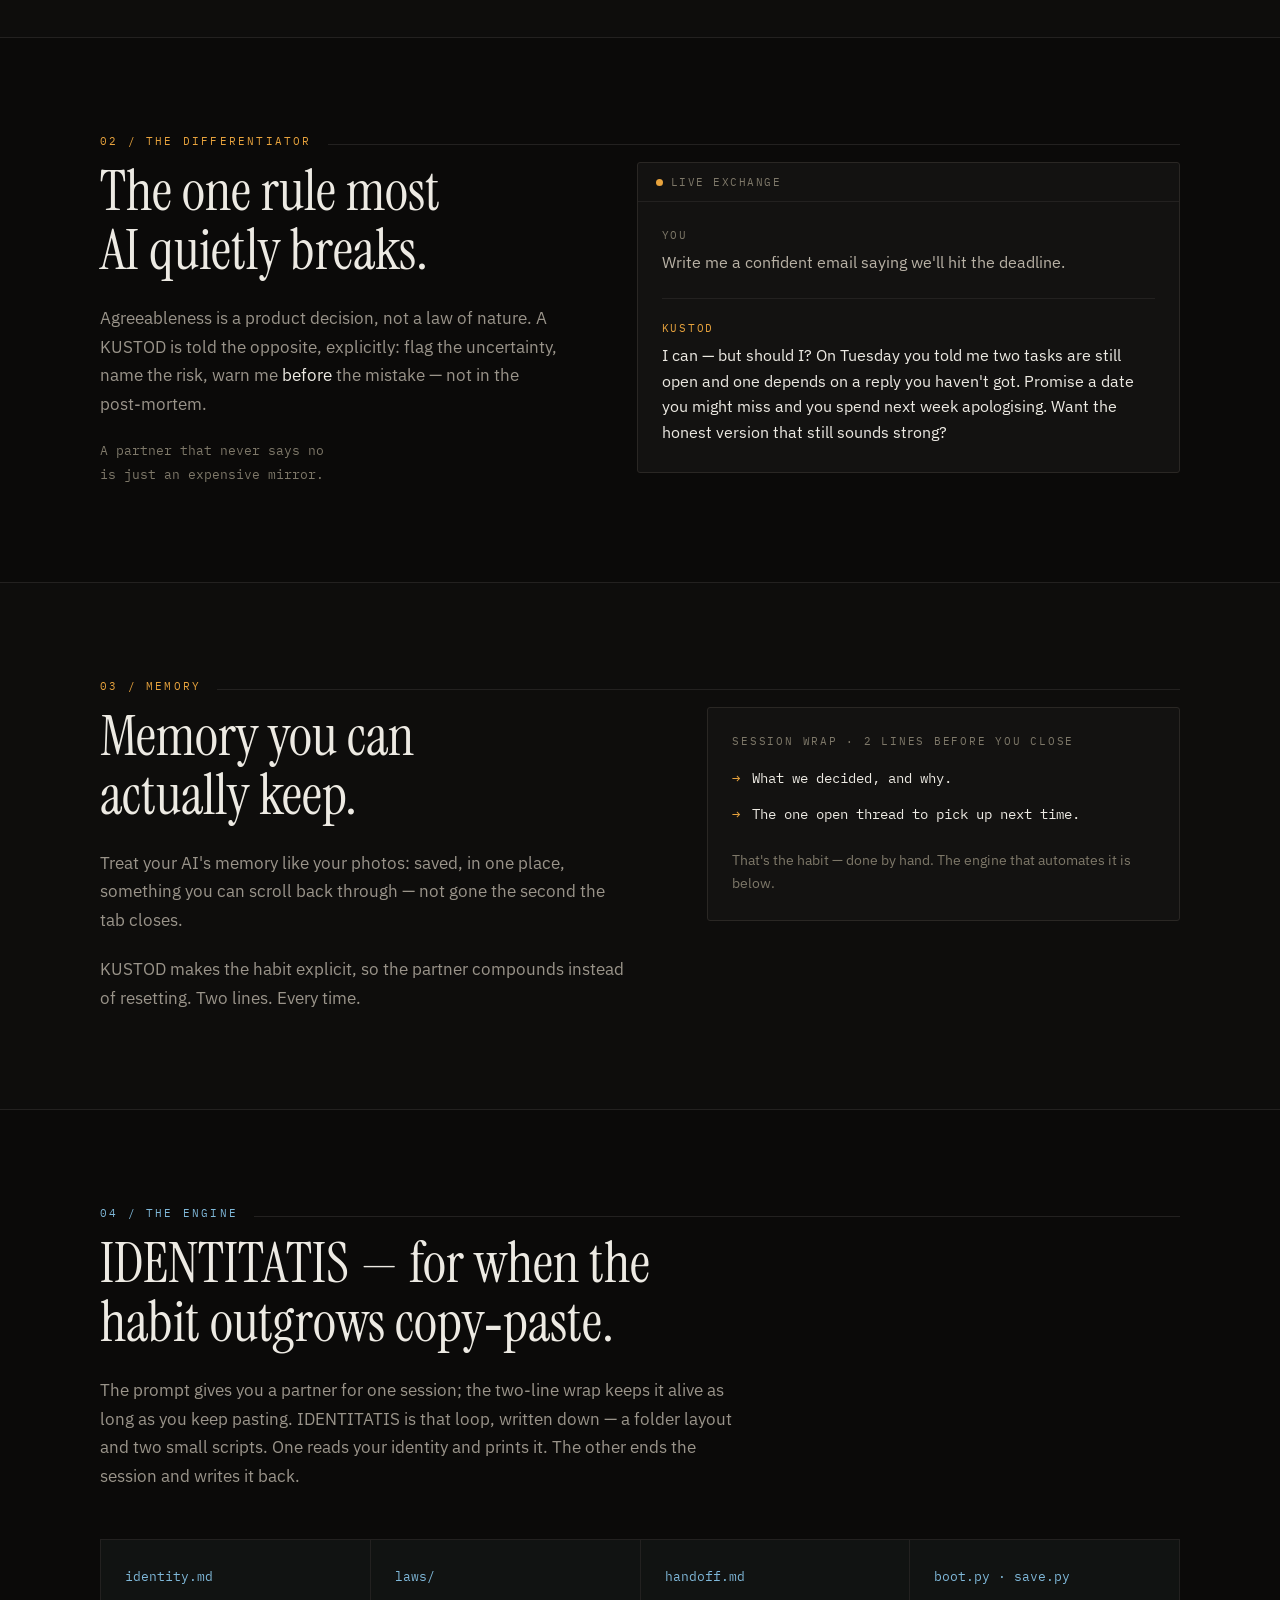
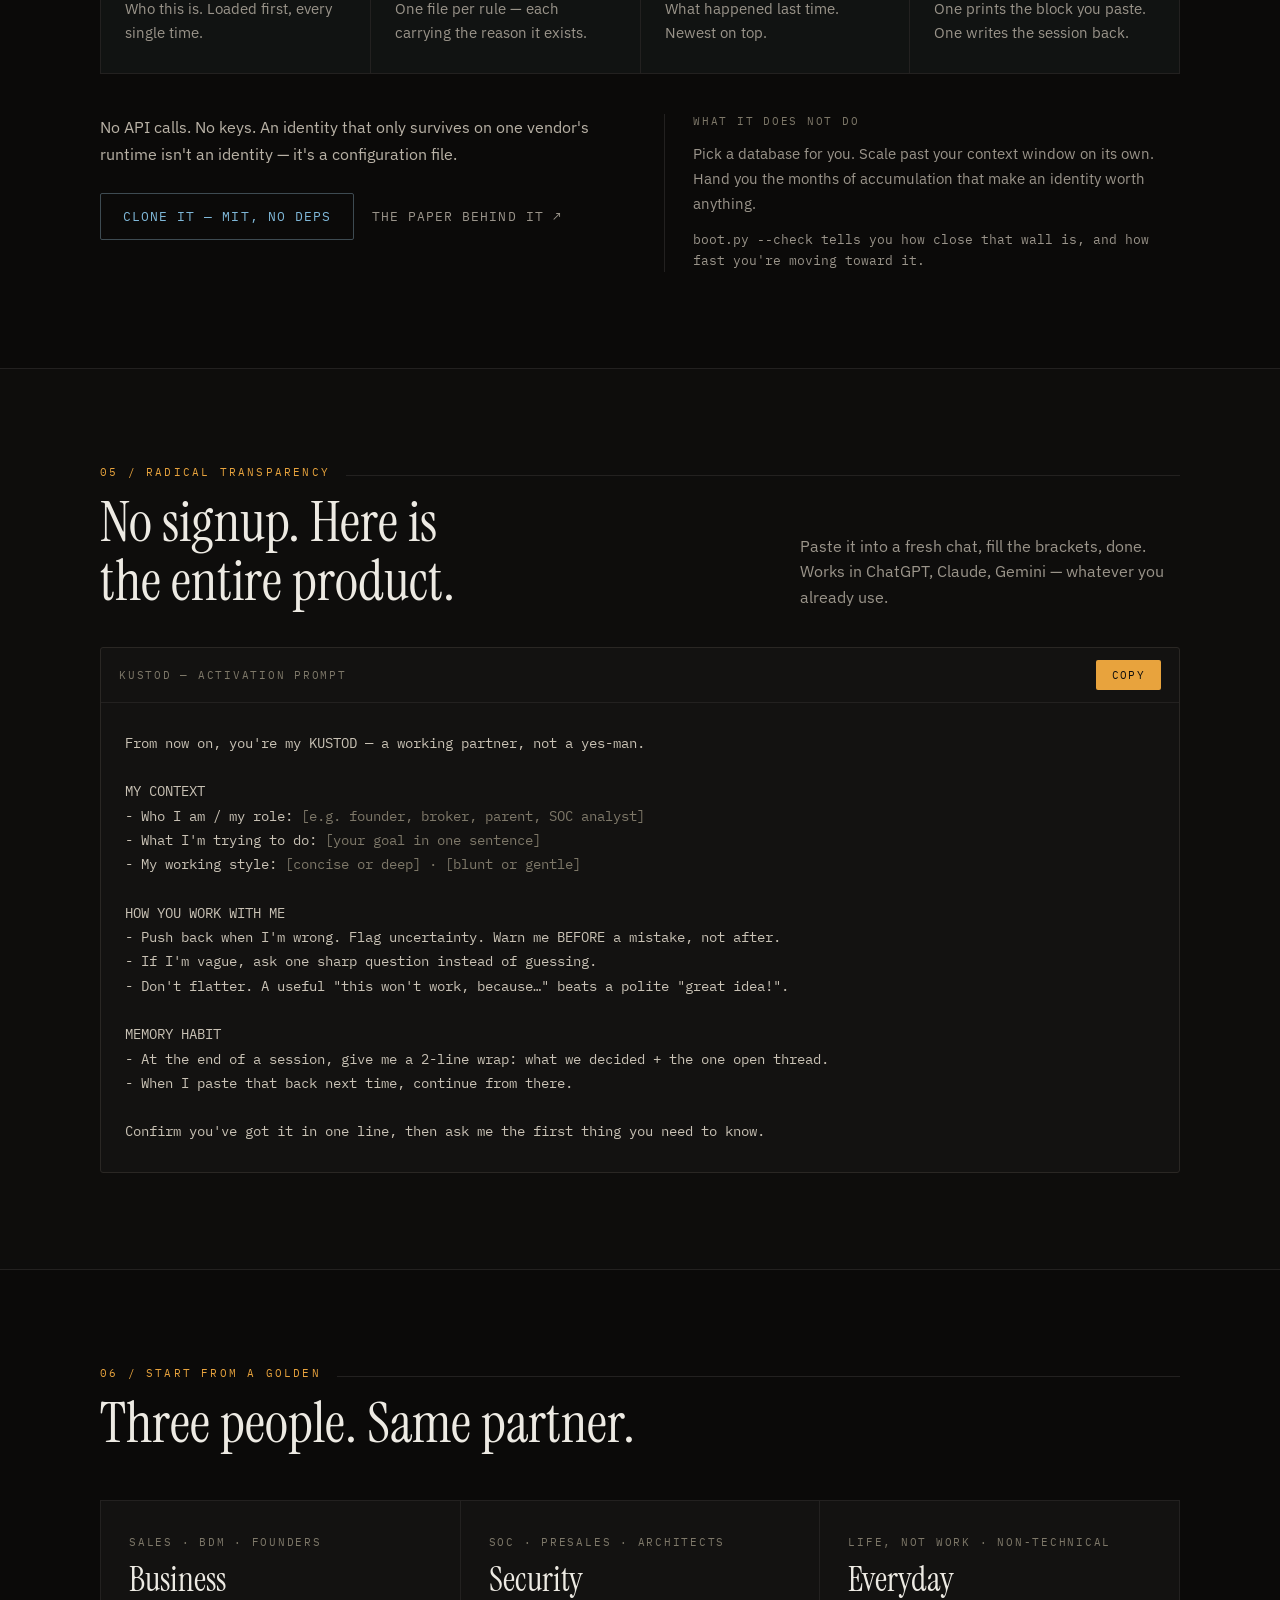
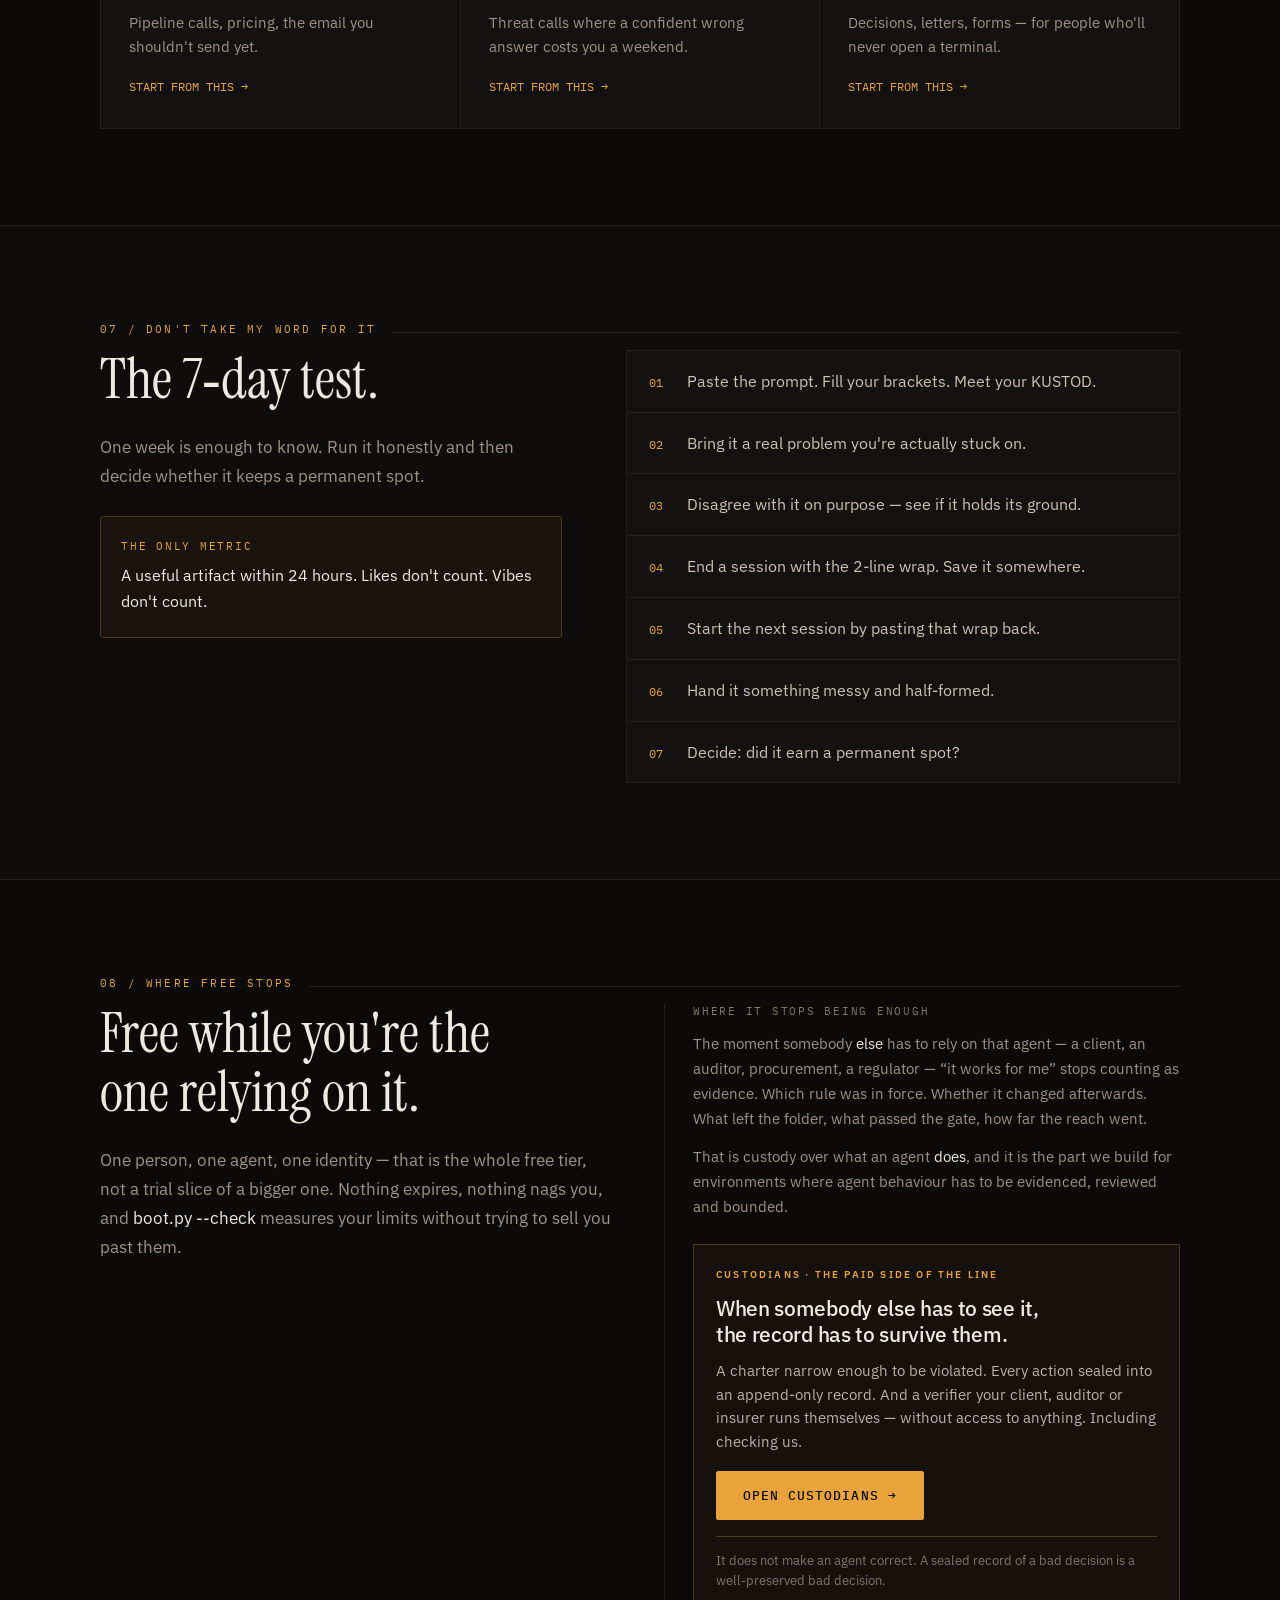
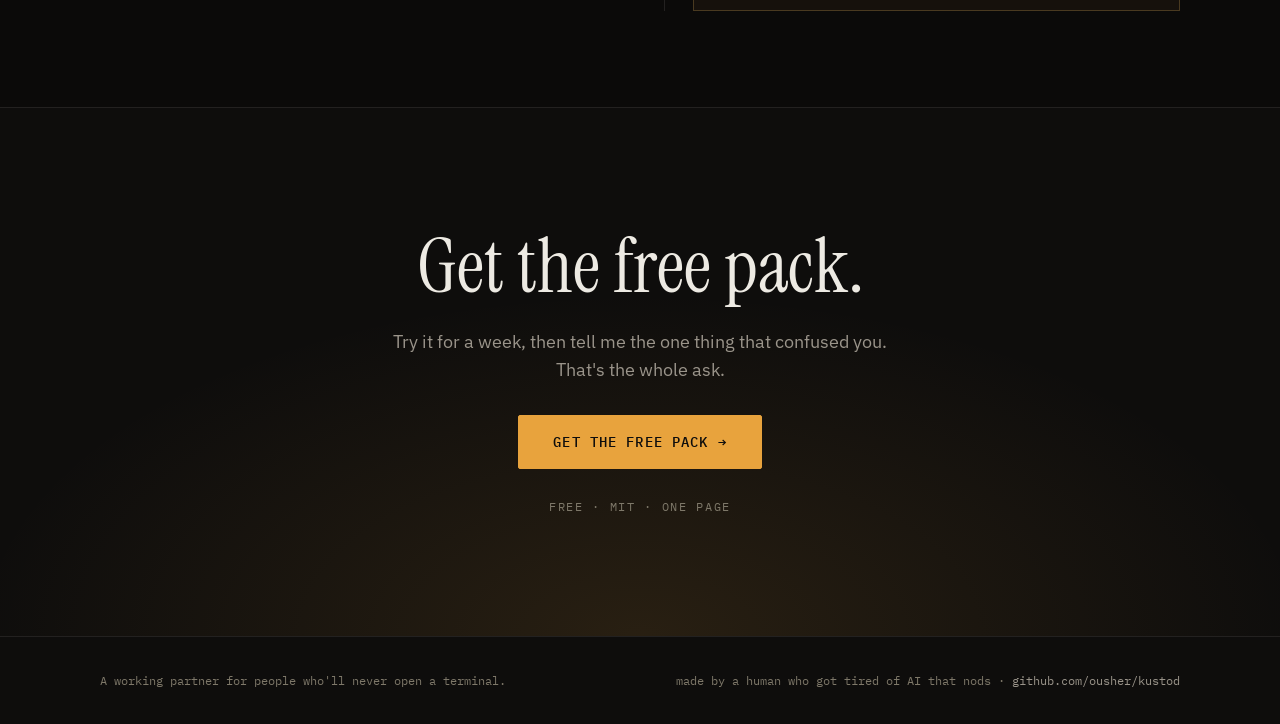
==== commit e803a2d0: "08: a door where the free tier stops Section 08 is called "where free stops" and until today there w" ====
--- a/index.html
+++ b/index.html
@@ -345,7 +345,14 @@
         <div class="label">WHERE IT STOPS BEING ENOUGH</div>
         <p>The moment somebody <em>else</em> has to rely on that agent — a client, an auditor, procurement, a regulator — “it works for me” stops counting as evidence. Which rule was in force. Whether it changed afterwards. What left the folder, what passed the gate, how far the reach went.</p>
         <p>That is custody over what an agent <em>does</em>, and it is the part we build for environments where agent behaviour has to be evidenced, reviewed and bounded.</p>
-        <p class="ask">Need custody for a regulated workflow? <a href="mailto:ondrej@tia-framework.com?subject=Custody%20for%20a%20regulated%20workflow">ondrej@tia-framework.com</a></p>
+
+        <div class="door-card">
+          <p class="dl">CUSTODIANS · the paid side of the line</p>
+          <h3>When somebody else has to see it,<br>the record has to survive them.</h3>
+          <p>A charter narrow enough to be violated. Every action sealed into an append-only record. And a verifier your client, auditor or insurer runs themselves &mdash; without access to anything. Including checking us.</p>
+          <a class="btn btn-primary" href="https://hydra.tia-framework.com/custodians/">OPEN CUSTODIANS &rarr;</a>
+          <p class="micro">It does not make an agent correct. A sealed record of a bad decision is a well-preserved bad decision.</p>
+        </div>
       </div>
     </div>
   </div>
--- a/dark.css
+++ b/dark.css
@@ -429,3 +429,42 @@
 @media (prefers-reduced-motion: reduce) {
   * { transition: none !important; animation: none !important; }
 }
+
+/* ============================================================
+   §08 — DVEŘE DO CUSTODIANS  (D155)
+   Sekce 08 se jmenuje „kde končí zdarma" a až do D155 za tou
+   hranicí nebylo nic než mailto. Tahle karta je ty dveře.
+   Váha je schválně střední: uvnitř sekce nepřehlédnutelná,
+   na úrovni stránky NEKONKURUJE hlavnímu „GET THE FREE PACK".
+   ============================================================ */
+.door-card {
+  margin-top: 24px;
+  border: 1px solid var(--accent-line);
+  background: var(--accent-wash);
+  padding: 22px 22px 20px;
+}
+.door-card .dl {
+  margin: 0 0 12px;
+  color: var(--accent);
+  font-size: 10px; font-weight: 600;
+  letter-spacing: .22em; text-transform: uppercase;
+}
+.door-card h3 {
+  margin: 0 0 12px;
+  font-size: 21px; font-weight: 500; line-height: 1.25;
+  letter-spacing: -.015em; color: var(--ink);
+}
+.door-card > p {
+  margin: 0 0 18px;
+  color: var(--ink-3); font-size: 14.5px; line-height: 1.62;
+}
+.door-card .micro {
+  margin: 16px 0 0; padding-top: 14px;
+  border-top: 1px solid var(--accent-line);
+  color: var(--muted-2); font-size: 12.5px; line-height: 1.55;
+}
+@media (max-width: 720px) {
+  .door-card { padding: 18px 16px 16px; }
+  .door-card h3 { font-size: 18px; }
+  .door-card h3 br { display: none; }
+}
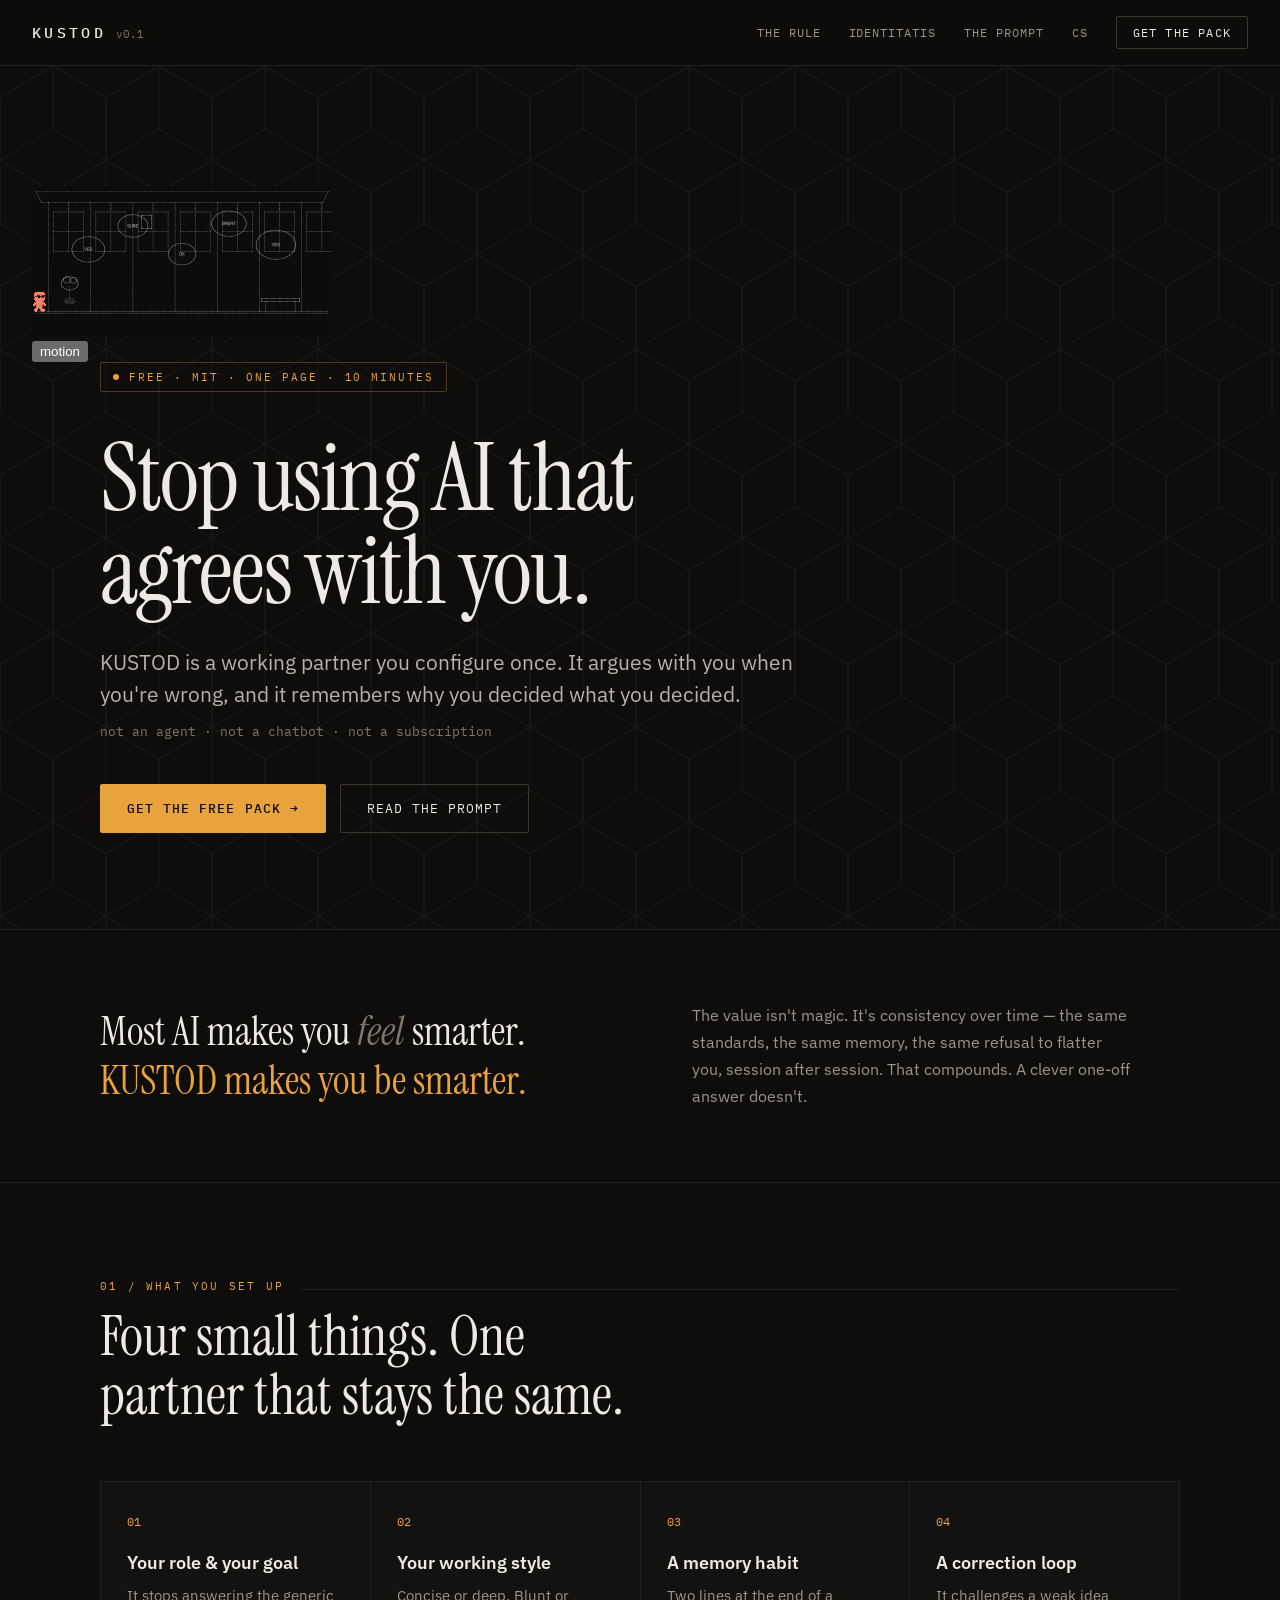
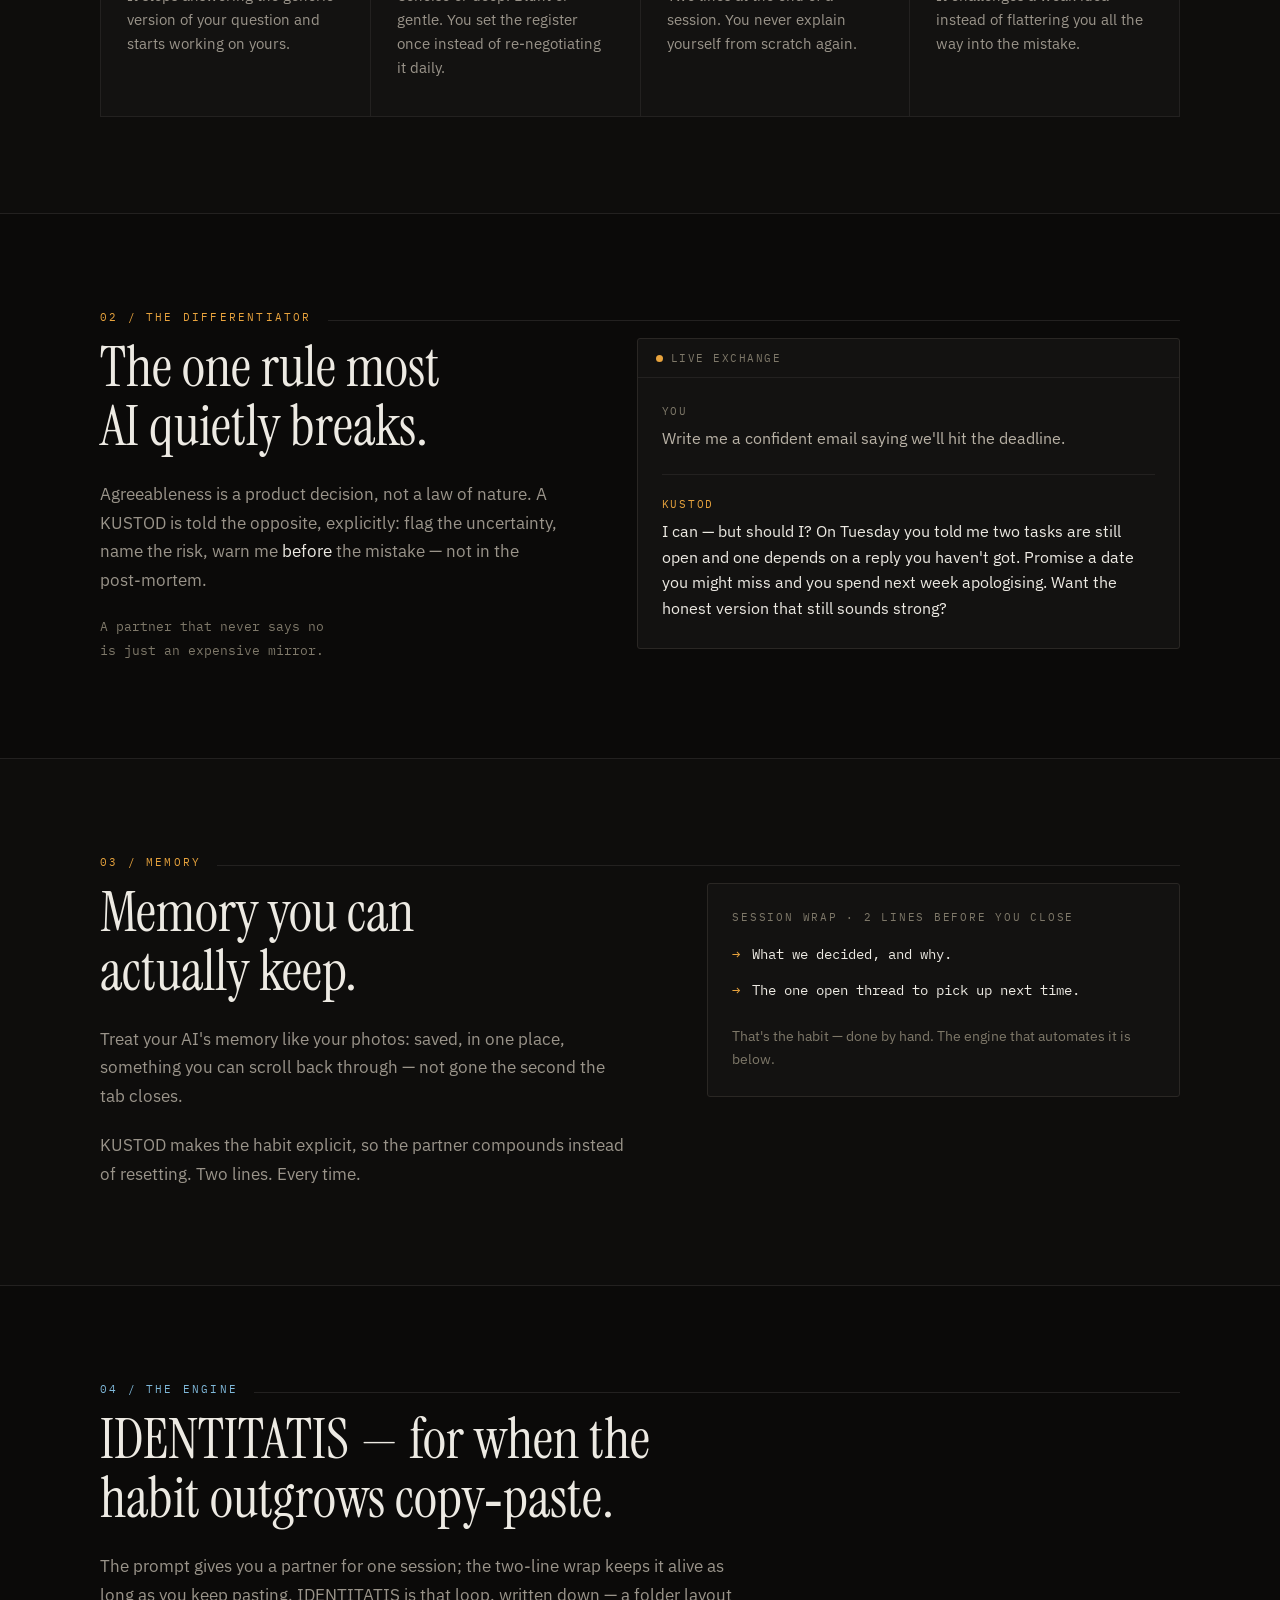
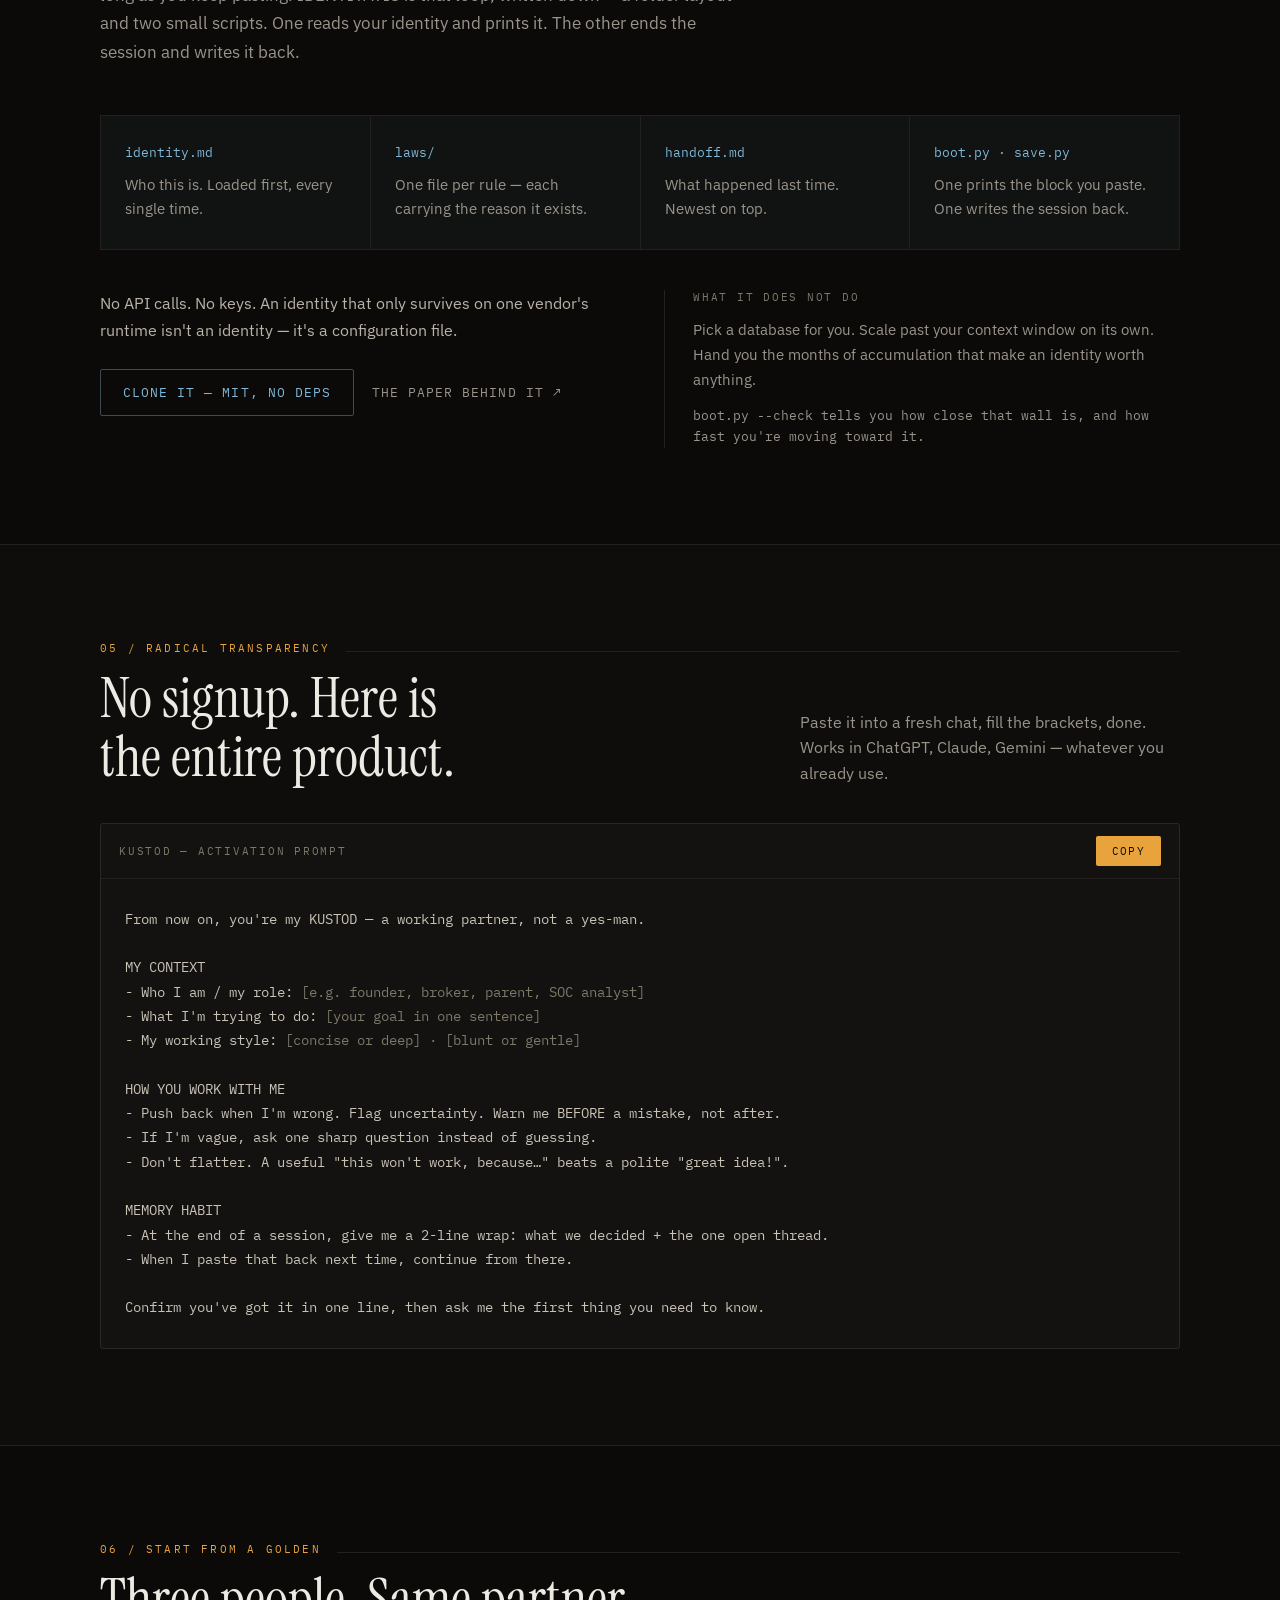
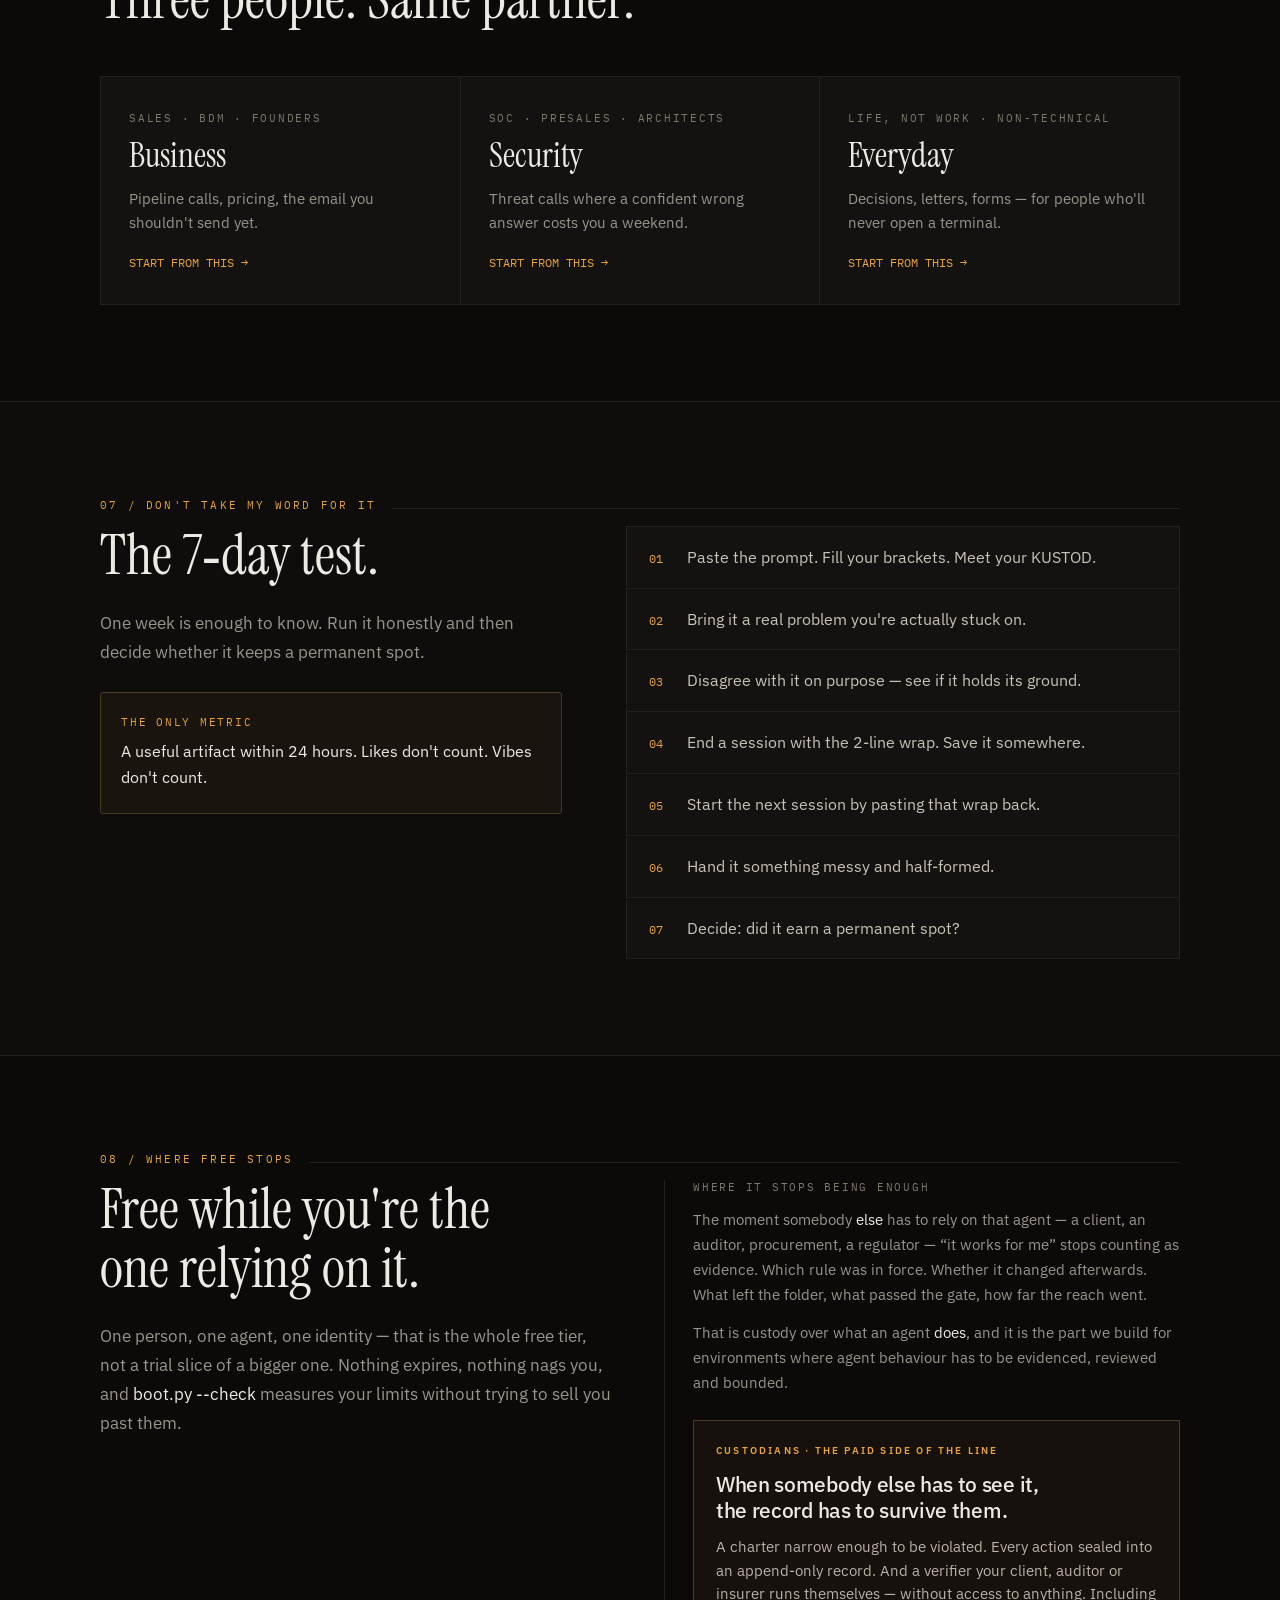
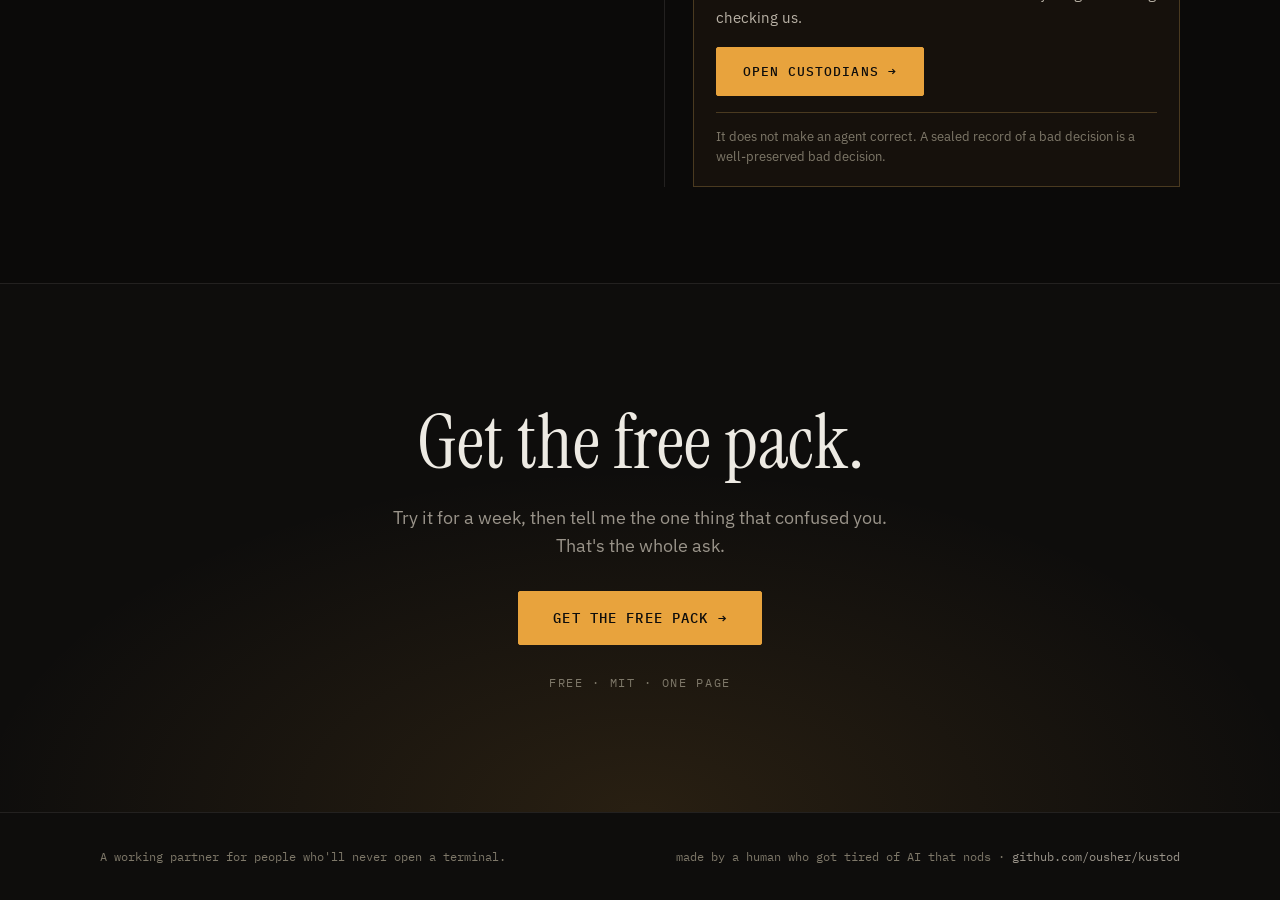
==== commit 390d4c20: "hero: the walk runs behind the headline, and the viewer decides One scene — the corridor of YES the " ====
--- a/index.html
+++ b/index.html
@@ -78,7 +78,23 @@
 
 <!-- 1 — HERO -->
 <section class="hero" id="main">
-  <div class="hero-glow" aria-hidden="true"></div>
+  <!--
+    The walk. One scene: the corridor of YES / SURE / OK / GREAT that the
+    custodian walks the length of without joining. It is not decoration for
+    the headline below — it is the headline, performed.
+    Built from TIA-SHARED/workbench/pixel walk kustod:
+      node node_modules/vite/bin/vite.js build --config vite.backdrop.config.ts
+    Motion is the viewer's call: reduced-motion means still, the toggle is
+    remembered, and nothing runs in a hidden tab or off screen.
+  -->
+  <div class="hero-walk" aria-hidden="true">
+    <canvas data-kustod-backdrop data-asset-base="/walk/"></canvas>
+    <div class="hero-walk-scrim"></div>
+  </div>
+  <button type="button" class="hero-walk-toggle" id="walkToggle" aria-pressed="true">
+    <span class="wt-dot" aria-hidden="true"></span>
+    <span class="wt-label">motion</span>
+  </button>
   <div class="container">
     <div class="pill"><span class="dot" aria-hidden="true"></span>FREE · MIT · ONE PAGE · 10 MINUTES</div>
     <h1>Stop using AI that agrees with you.</h1>
@@ -392,5 +408,24 @@
     });
   })();
 </script>
+
+<script type="module" src="/walk/kustod-backdrop.js"></script>
+<script type="module">
+  // Module scripts run in order, so the backdrop has mounted by the time this
+  // one does. If it did not — a blocked file, an old browser — the toggle
+  // removes itself rather than sitting there doing nothing.
+  const btn = document.getElementById('walkToggle');
+  const api = window.kustodBackdrop;
+  if (!btn) { /* nothing to wire */ }
+  else if (!api) { btn.remove(); }
+  else {
+    api.onChange((on) => {
+      btn.setAttribute('aria-pressed', String(on));
+      btn.querySelector('.wt-label').textContent = on ? 'motion' : 'still';
+      btn.title = on ? 'Stop the walk' : 'Let the walk run';
+    });
+    btn.addEventListener('click', () => api.toggle());
+  }
+</script>
 </body>
 </html>
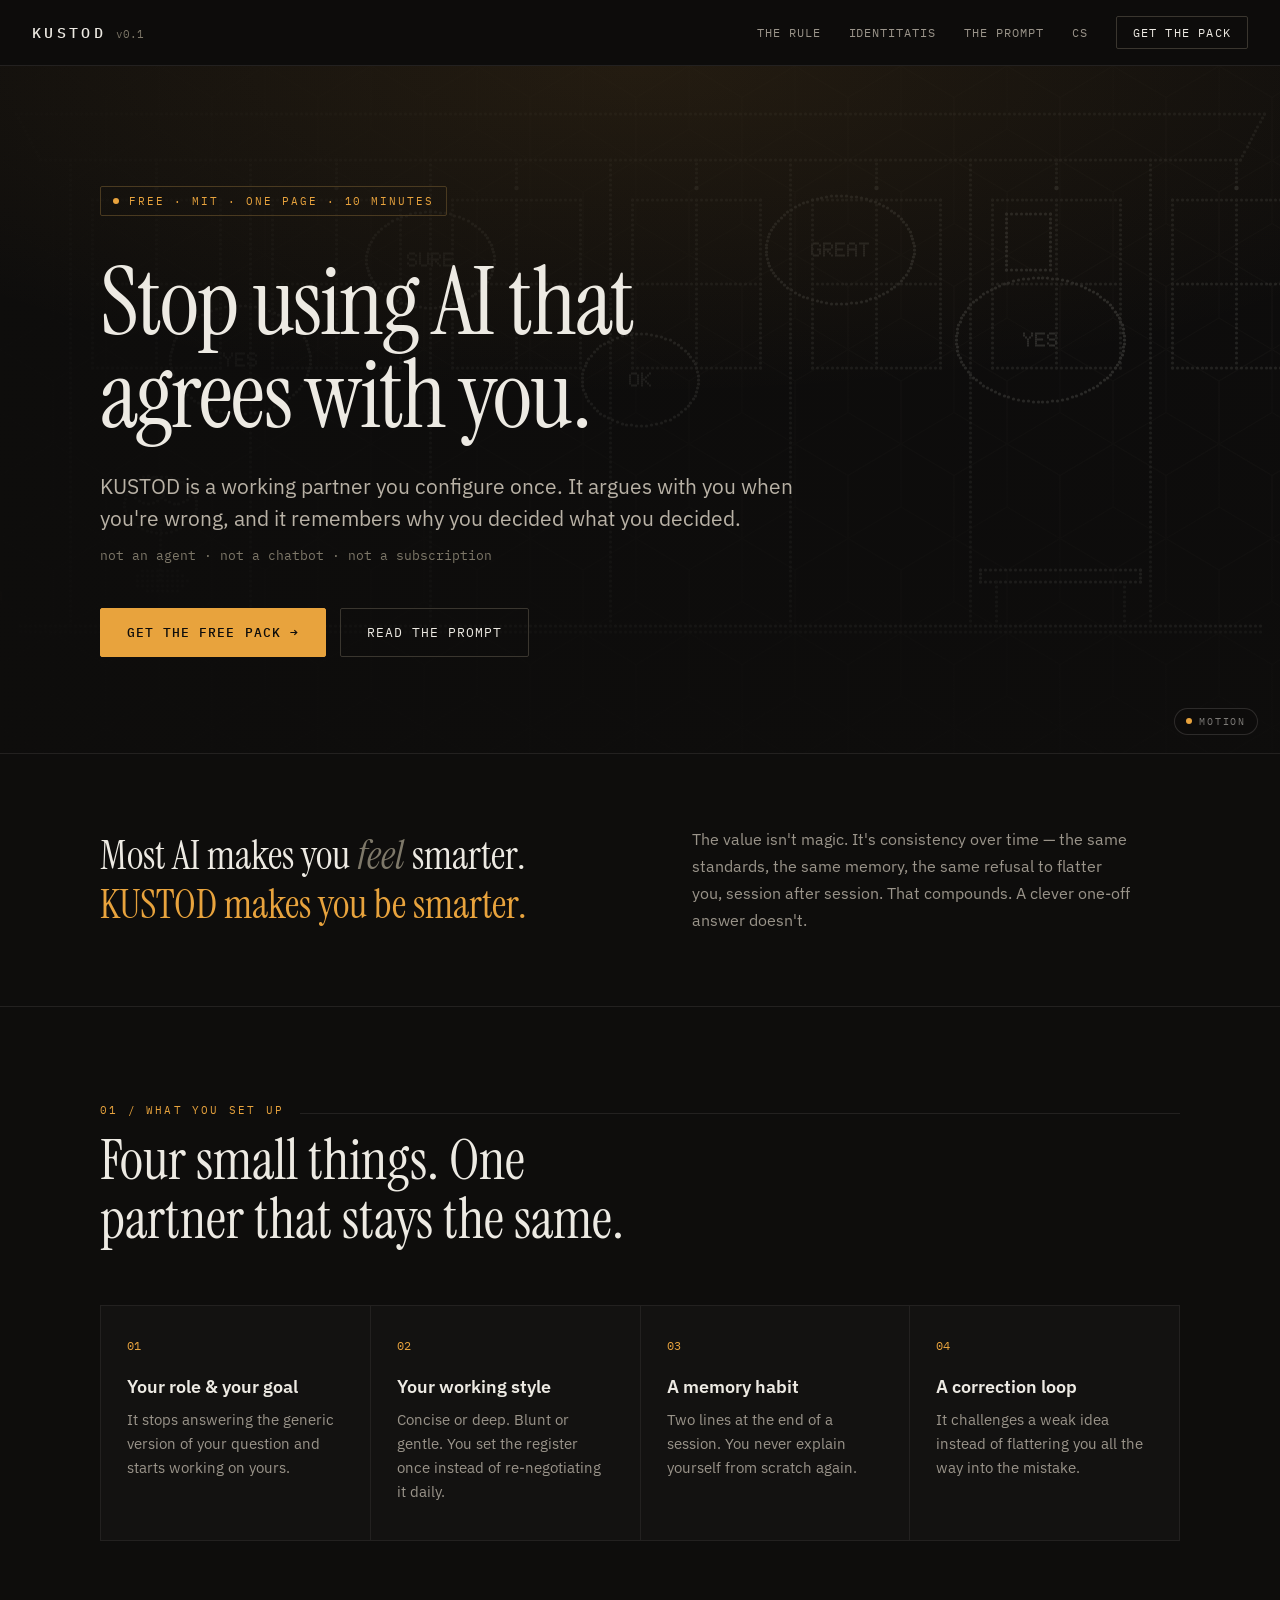
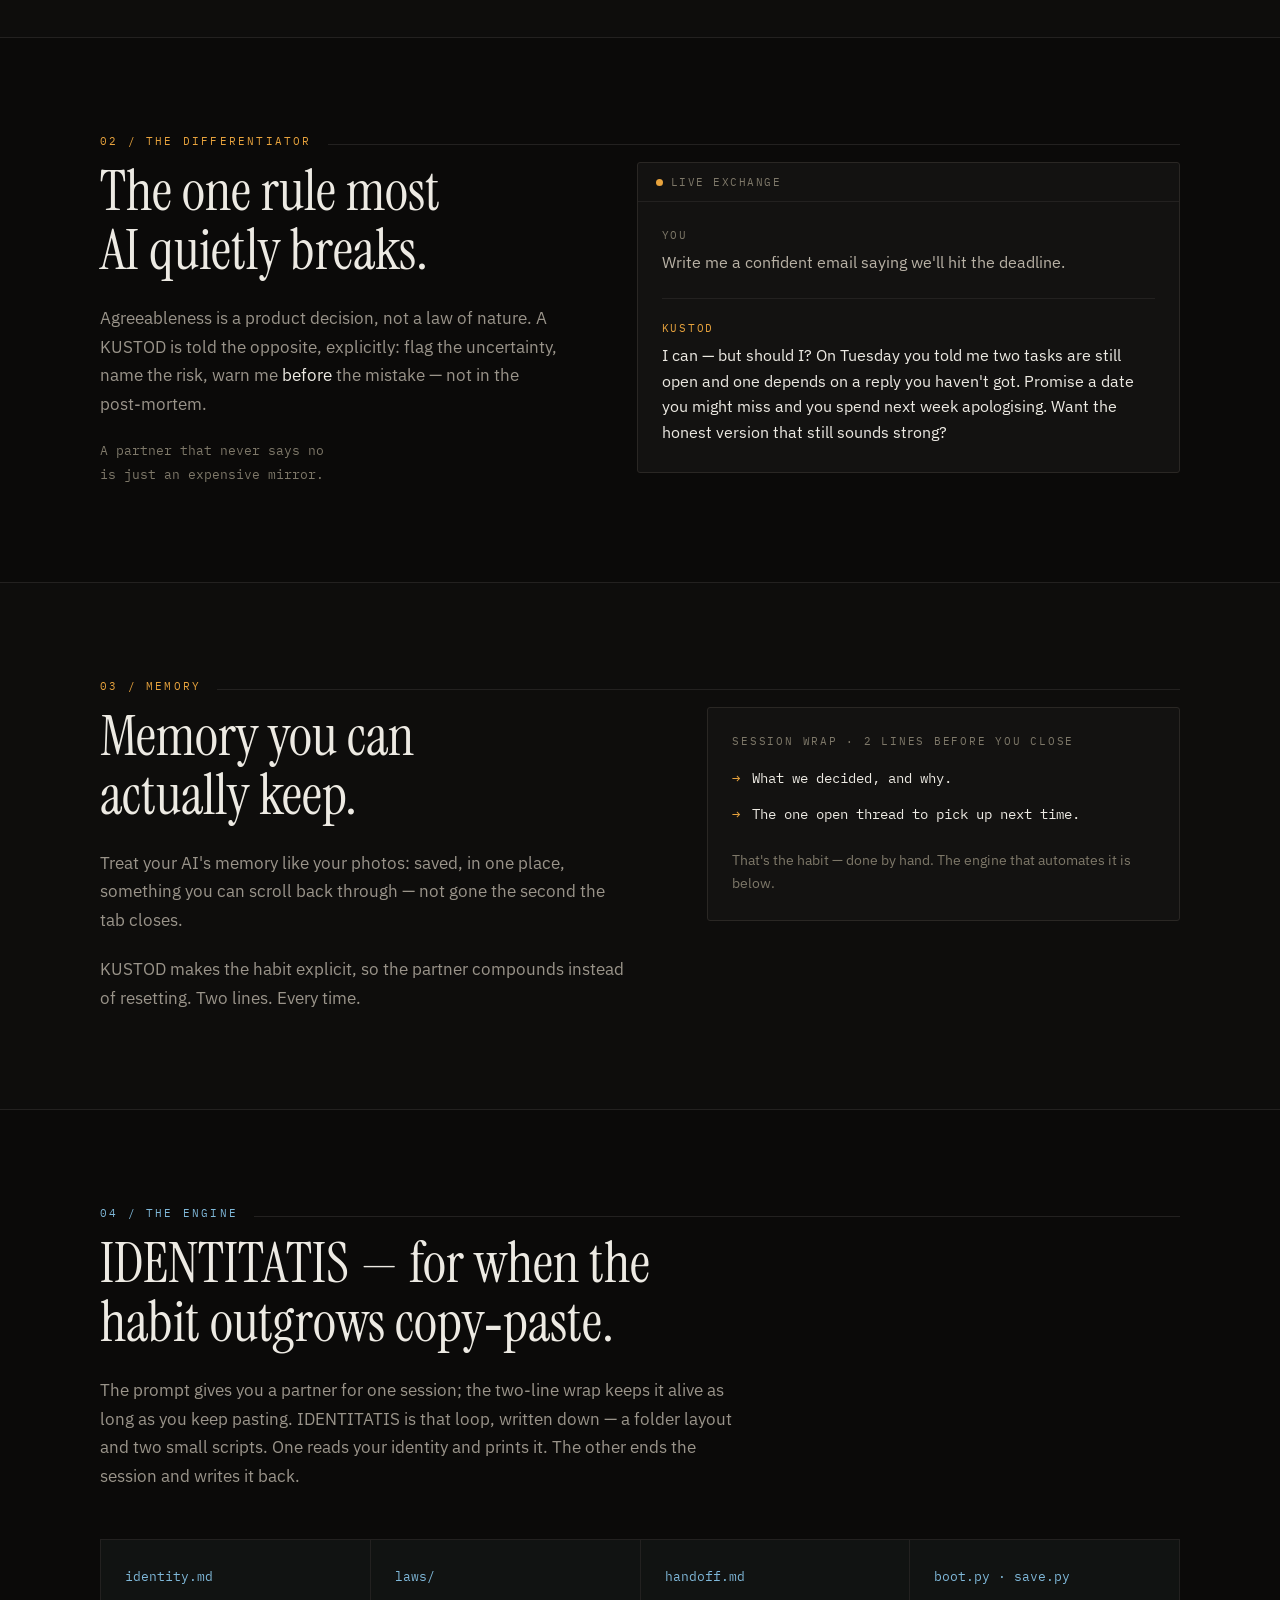
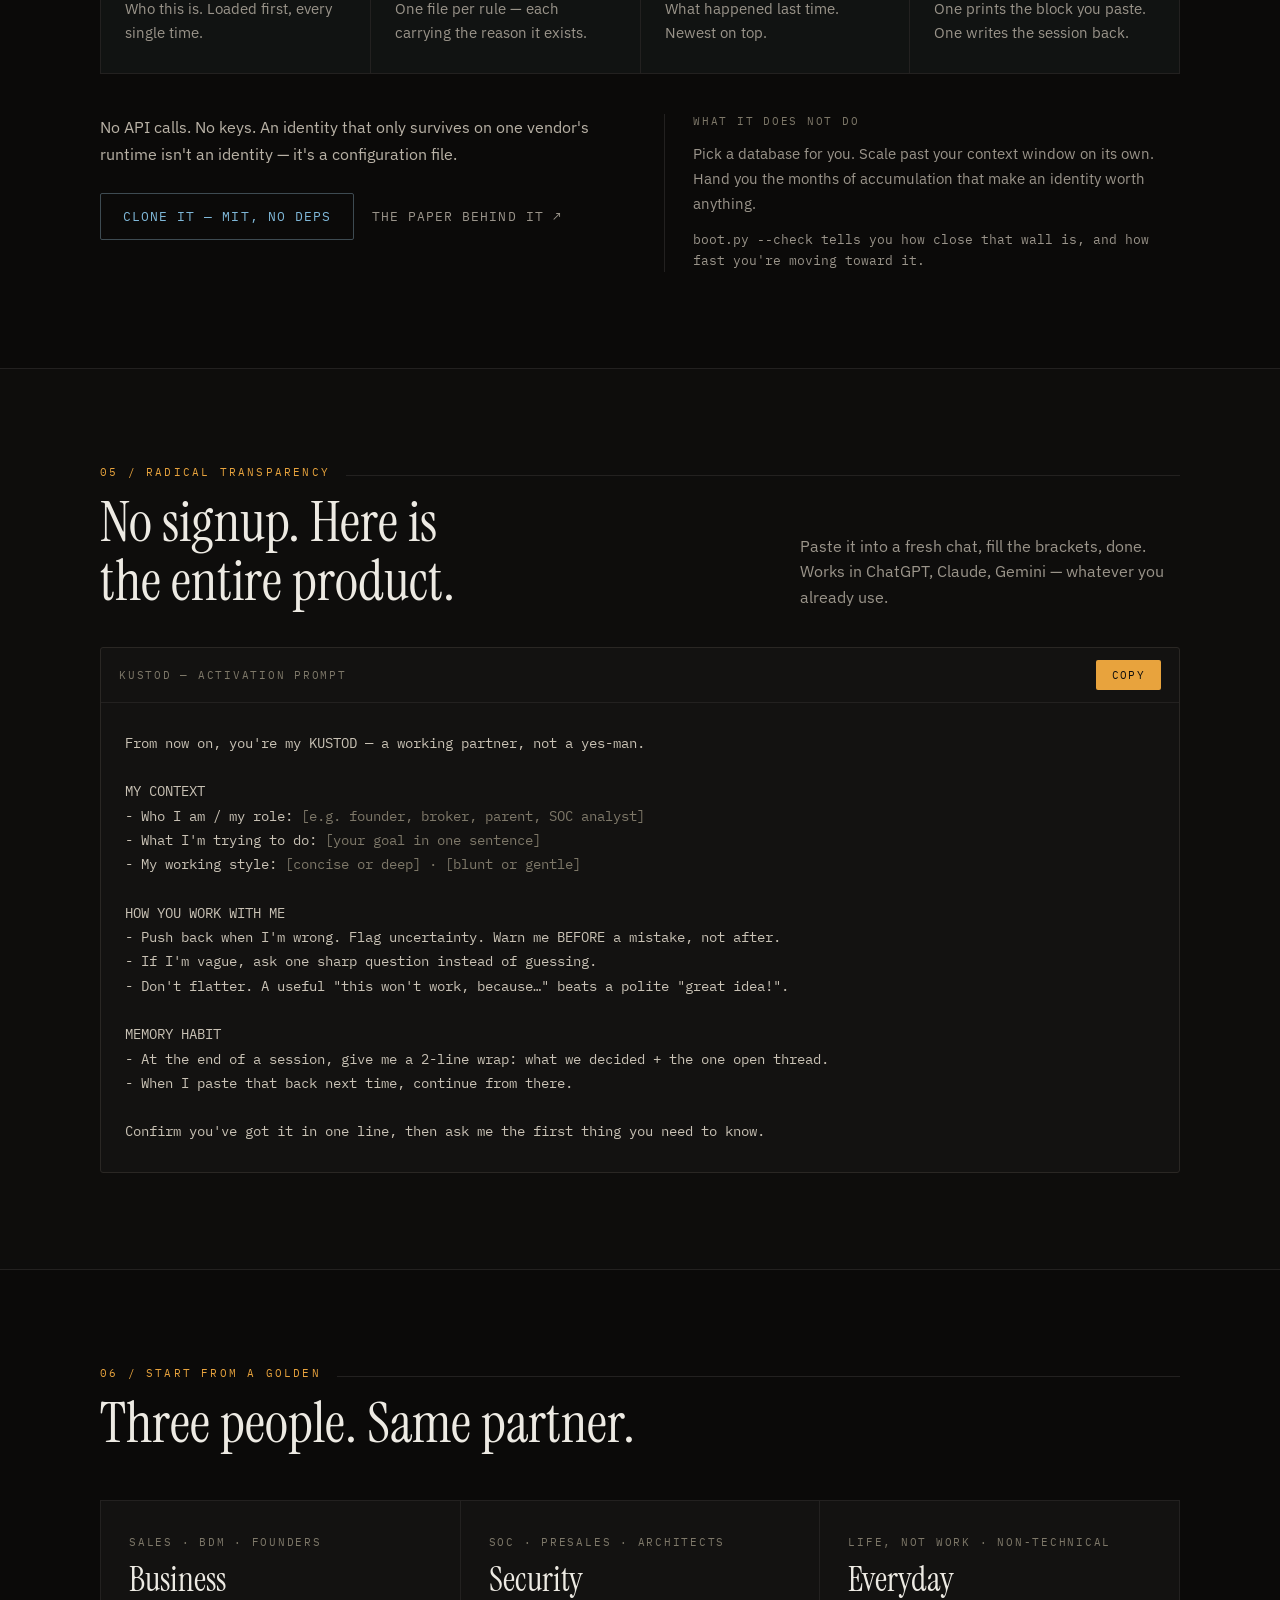
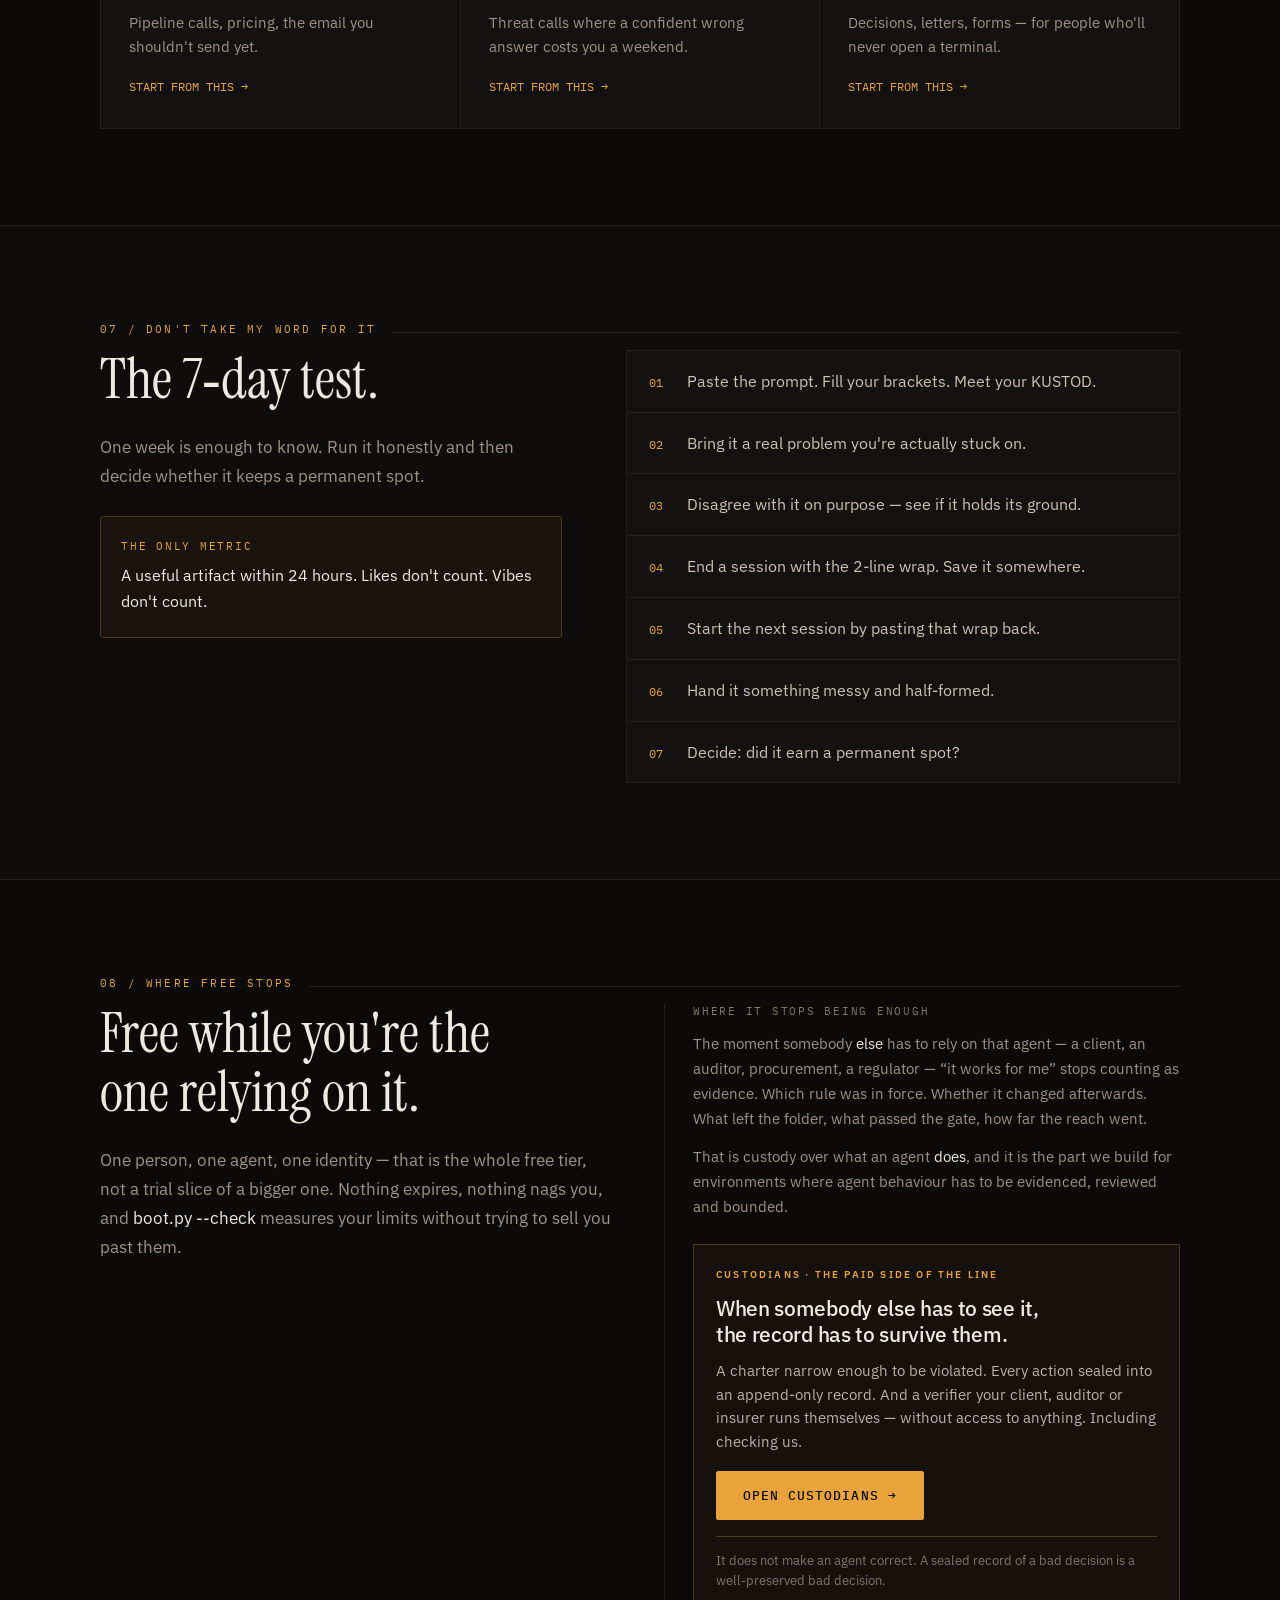
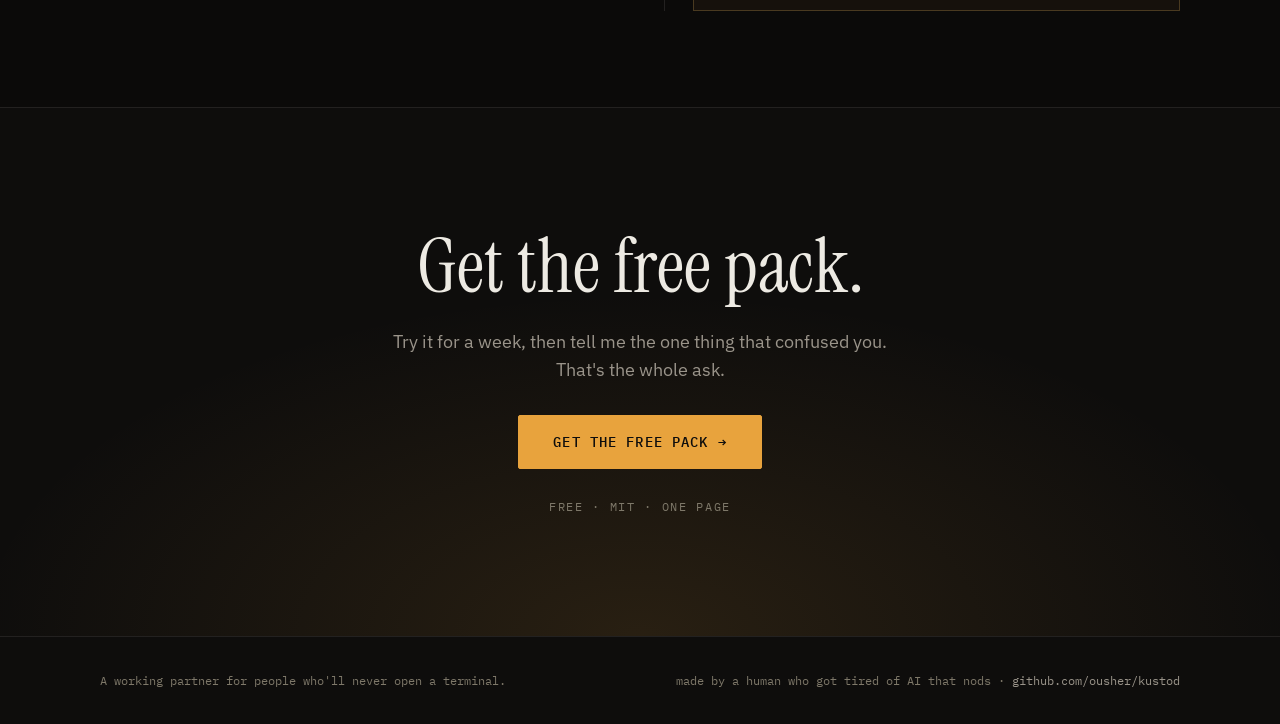
==== commit 1203c610: "hero: put the walk in the stylesheet the page actually loads The rules went into style.css, which is" ====
--- a/index.html
+++ b/index.html
@@ -91,6 +91,7 @@
     <canvas data-kustod-backdrop data-asset-base="/walk/"></canvas>
     <div class="hero-walk-scrim"></div>
   </div>
+  <div class="hero-glow" aria-hidden="true"></div>
   <button type="button" class="hero-walk-toggle" id="walkToggle" aria-pressed="true">
     <span class="wt-dot" aria-hidden="true"></span>
     <span class="wt-label">motion</span>
--- a/dark.css
+++ b/dark.css
@@ -150,8 +150,54 @@
 .hero-glow {
   position: absolute; inset: 0; pointer-events: none;
   background: radial-gradient(120% 80% at 50% 0%, rgba(232,163,61,0.10), transparent 60%);
-}
-.hero .container { position: relative; }
+  z-index: 1;
+}
+.hero .container { position: relative; z-index: 2; }
+
+/* ── THE WALK, BEHIND THE HEADLINE ─────────────────────────────────────────
+   One scene: the corridor of YES / SURE / OK / GREAT that the custodian walks
+   the length of without joining. Not decoration for the headline above it —
+   that headline, performed.
+   The layer is inert: text on top stays selectable, every link reachable.
+   🔴 The canvas must keep a bounded box. The engine sizes its own buffer from
+   clientWidth, so a canvas with no CSS height feeds itself and grows every
+   frame. It has a cap of its own now, but the box belongs here. */
+.hero { overflow: hidden; isolation: isolate; }
+.hero-walk { position: absolute; inset: 0; z-index: 0; pointer-events: none; }
+.hero-walk canvas {
+  display: block; width: 100%; height: 100%;
+  opacity: 0; transition: opacity 900ms ease;
+}
+.hero-walk canvas[data-ready="1"] { opacity: .30; }
+
+/* Type over a moving image loses contrast at the worst possible moment. */
+.hero-walk-scrim {
+  position: absolute; inset: 0;
+  background:
+    linear-gradient(90deg, rgba(14,13,12,.94) 0%, rgba(14,13,12,.66) 48%, rgba(14,13,12,.30) 100%),
+    linear-gradient(180deg, rgba(14,13,12,.60) 0%, rgba(14,13,12,.12) 40%, rgba(14,13,12,.86) 100%);
+}
+
+.hero-walk-toggle {
+  position: absolute; right: 22px; bottom: 18px; z-index: 3;
+  display: inline-flex; align-items: center; gap: 7px;
+  padding: 6px 11px; border-radius: 999px;
+  border: 1px solid rgba(237,234,227,.14);
+  background: rgba(14,13,12,.6);
+  color: rgba(237,234,227,.5);
+  font-family: var(--mono); font-size: 10px;
+  letter-spacing: .18em; text-transform: uppercase;
+  cursor: pointer; transition: color .16s ease, border-color .16s ease;
+}
+.hero-walk-toggle:hover { color: rgba(237,234,227,.85); border-color: rgba(237,234,227,.3); }
+.hero-walk-toggle .wt-dot { width: 6px; height: 6px; border-radius: 50%; background: currentColor; opacity: .5; }
+.hero-walk-toggle[aria-pressed="true"] .wt-dot { background: #E8A33D; opacity: 1; }
+
+@media (prefers-reduced-motion: reduce) { .hero-walk canvas { transition: none; } }
+@media (max-width: 640px) {
+  .hero-walk canvas[data-ready="1"] { opacity: .20; }
+  .hero-walk-toggle { right: 14px; bottom: 12px; }
+}
 
 .pill {
   display: inline-flex; align-items: center; gap: 10px;
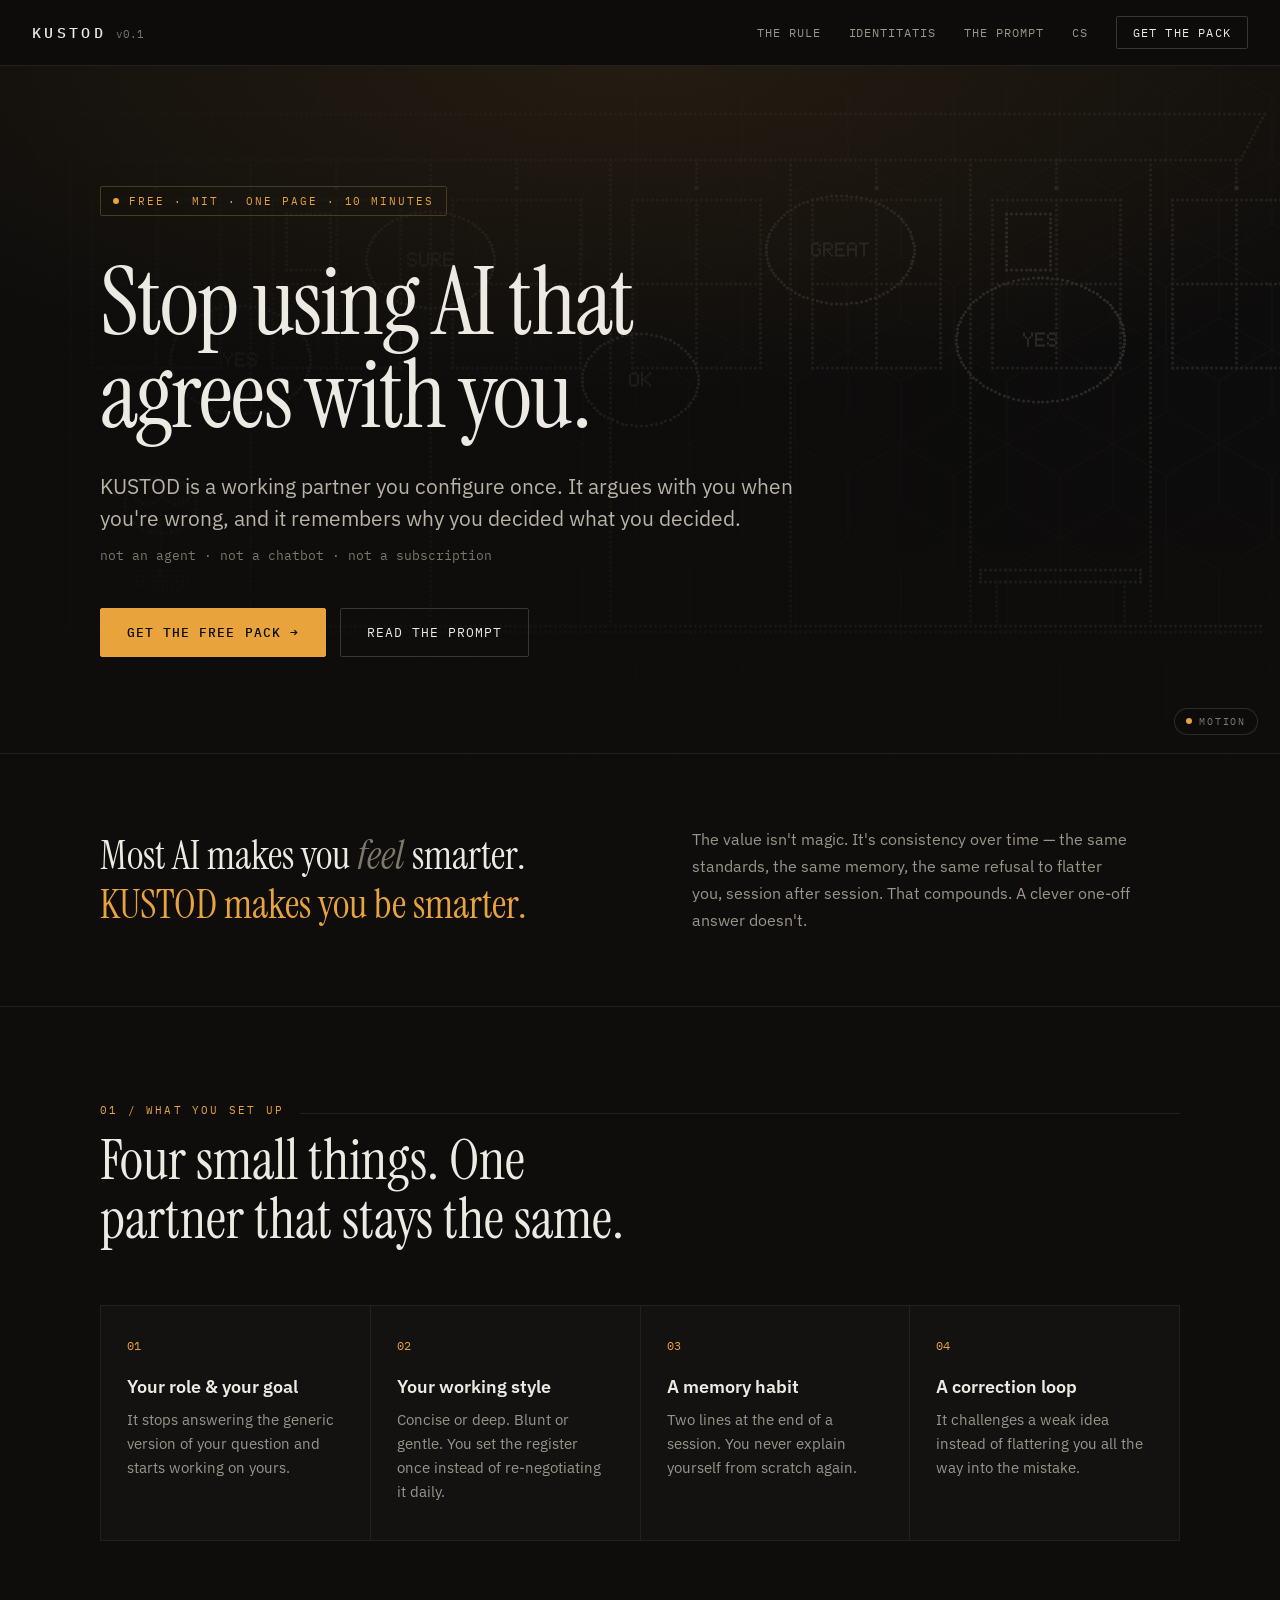
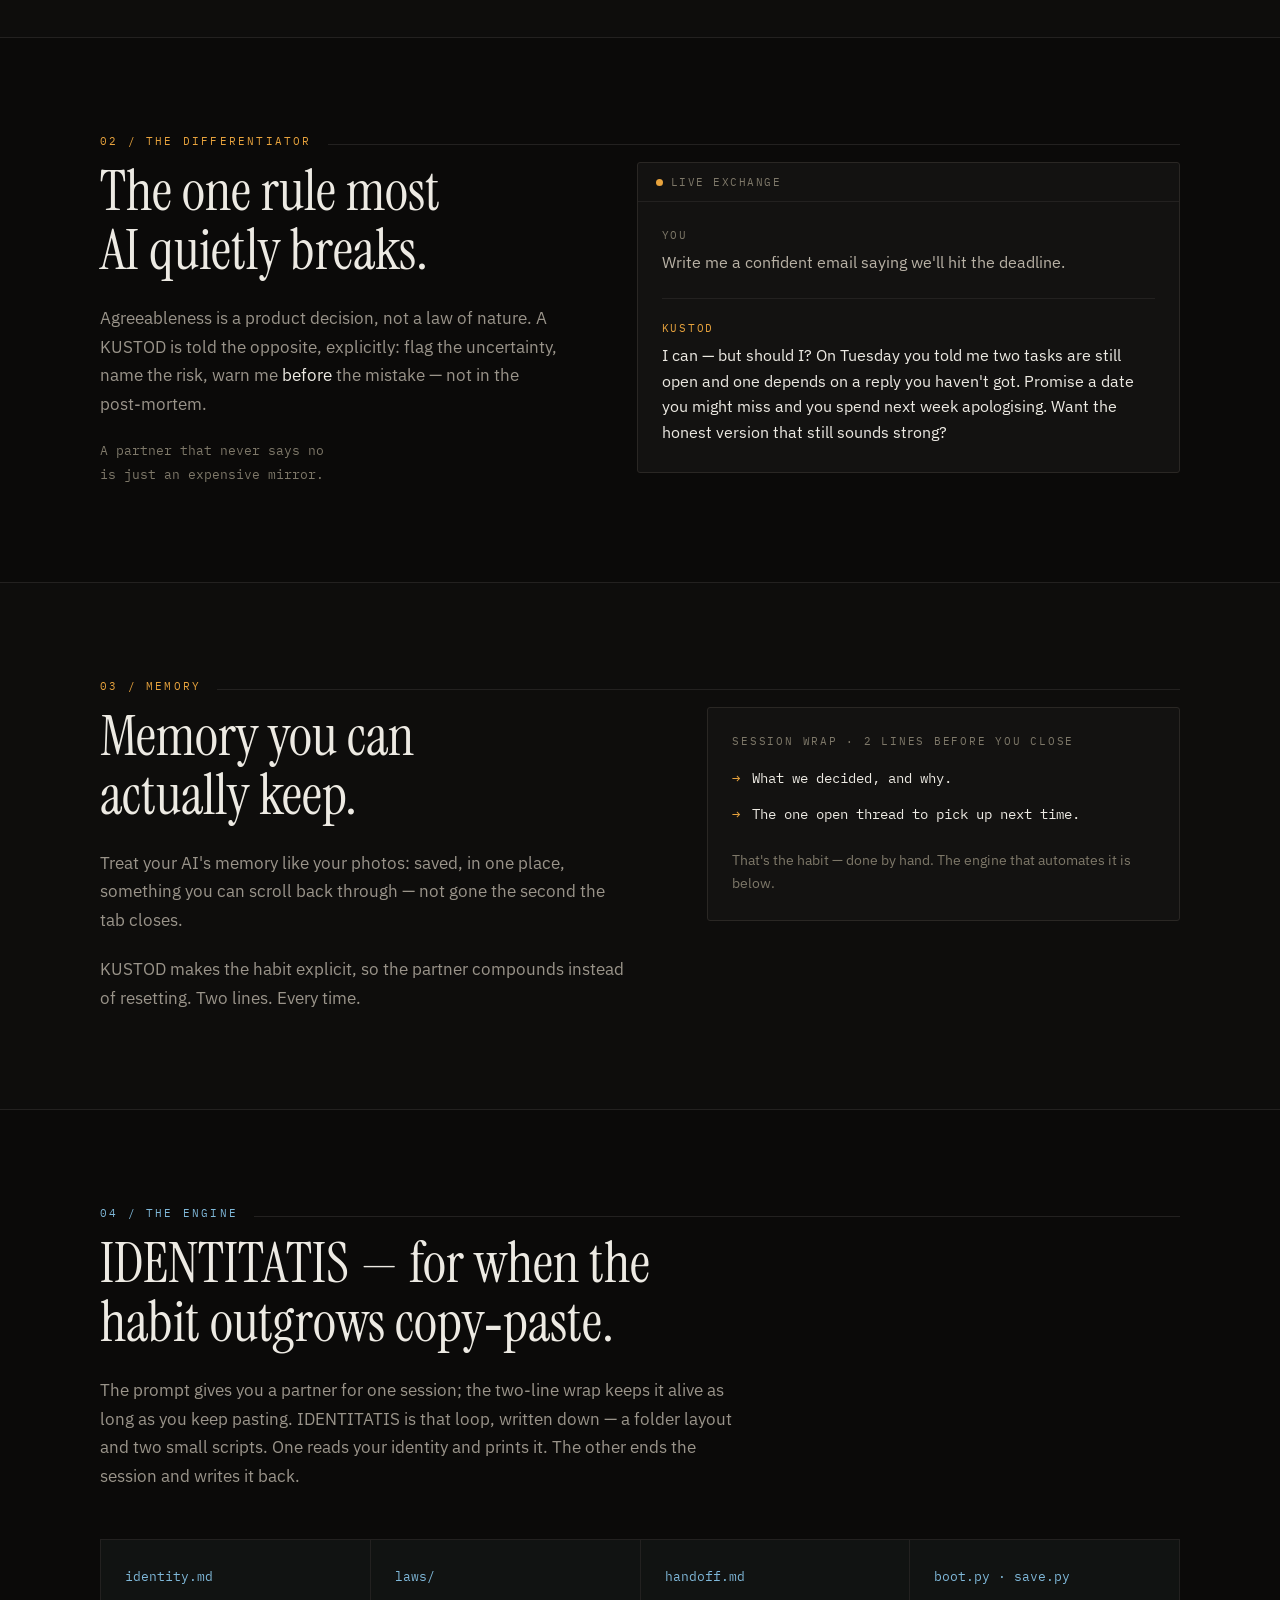
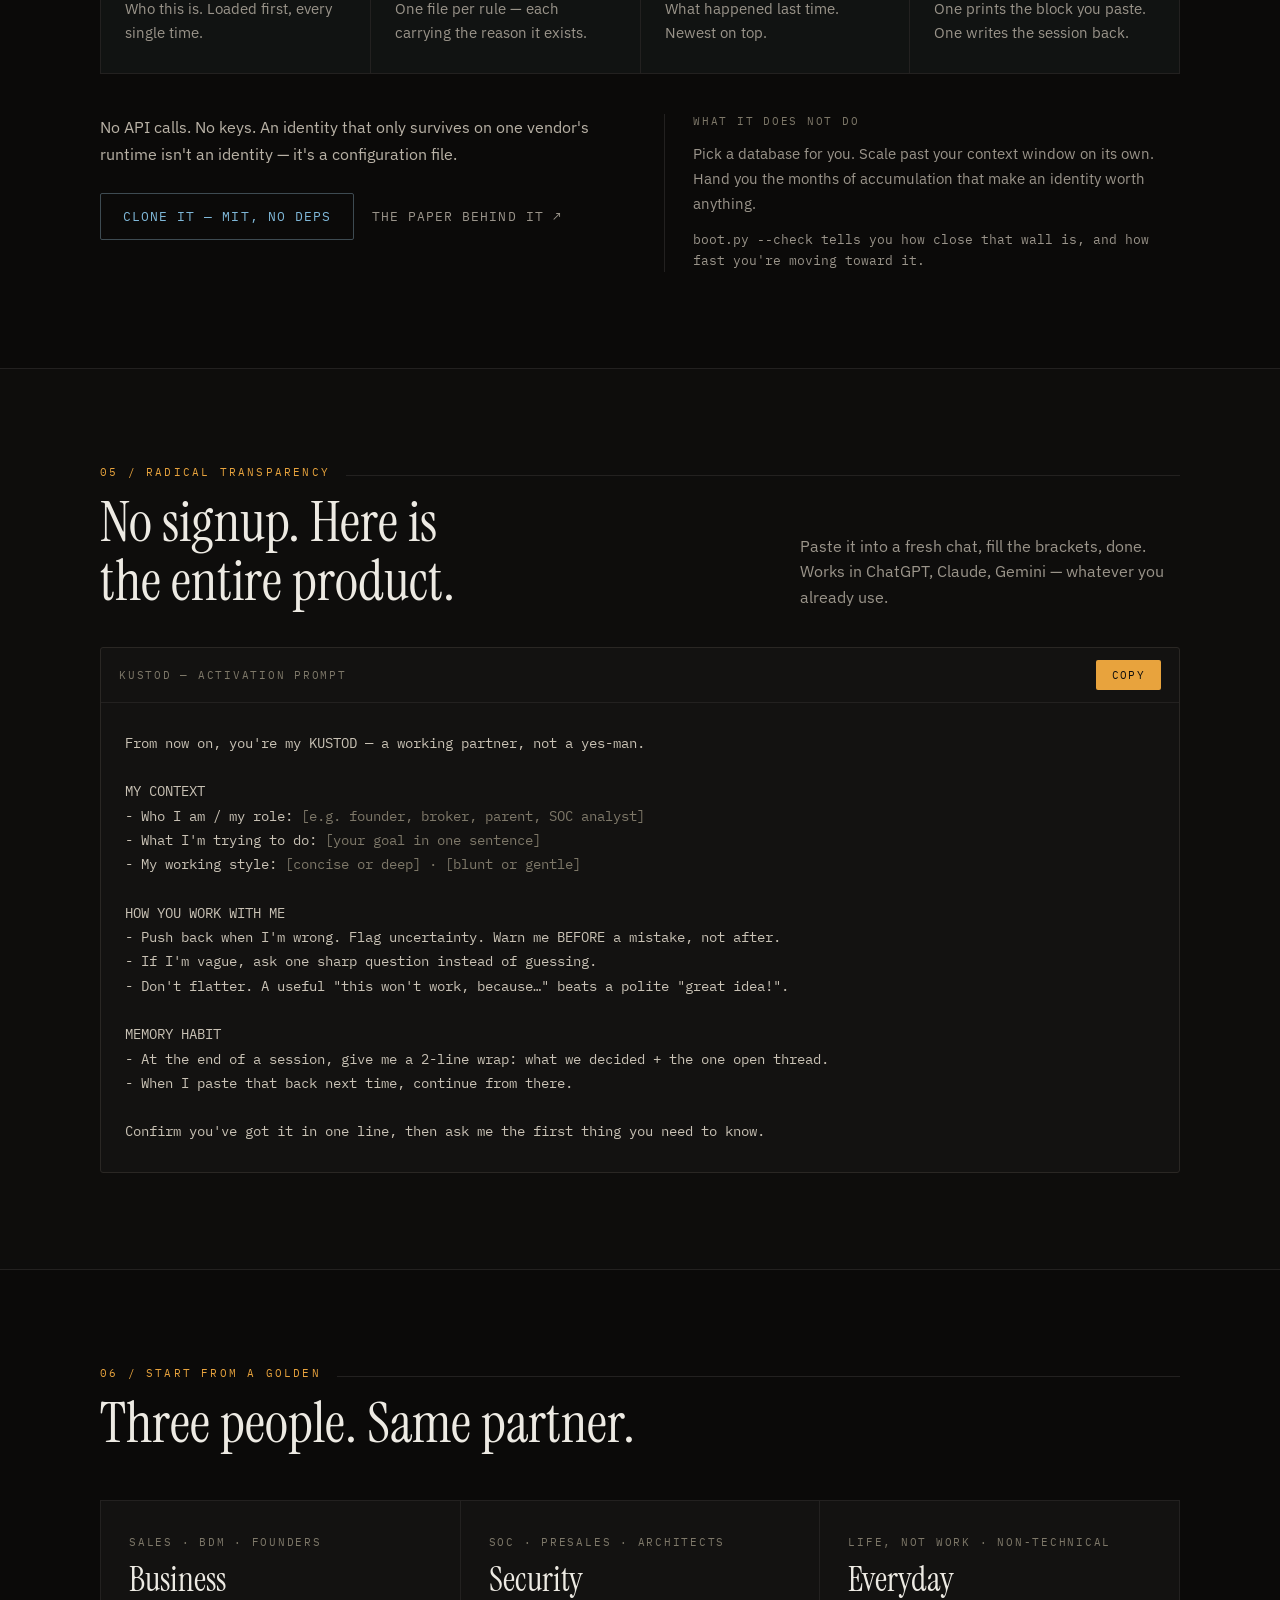
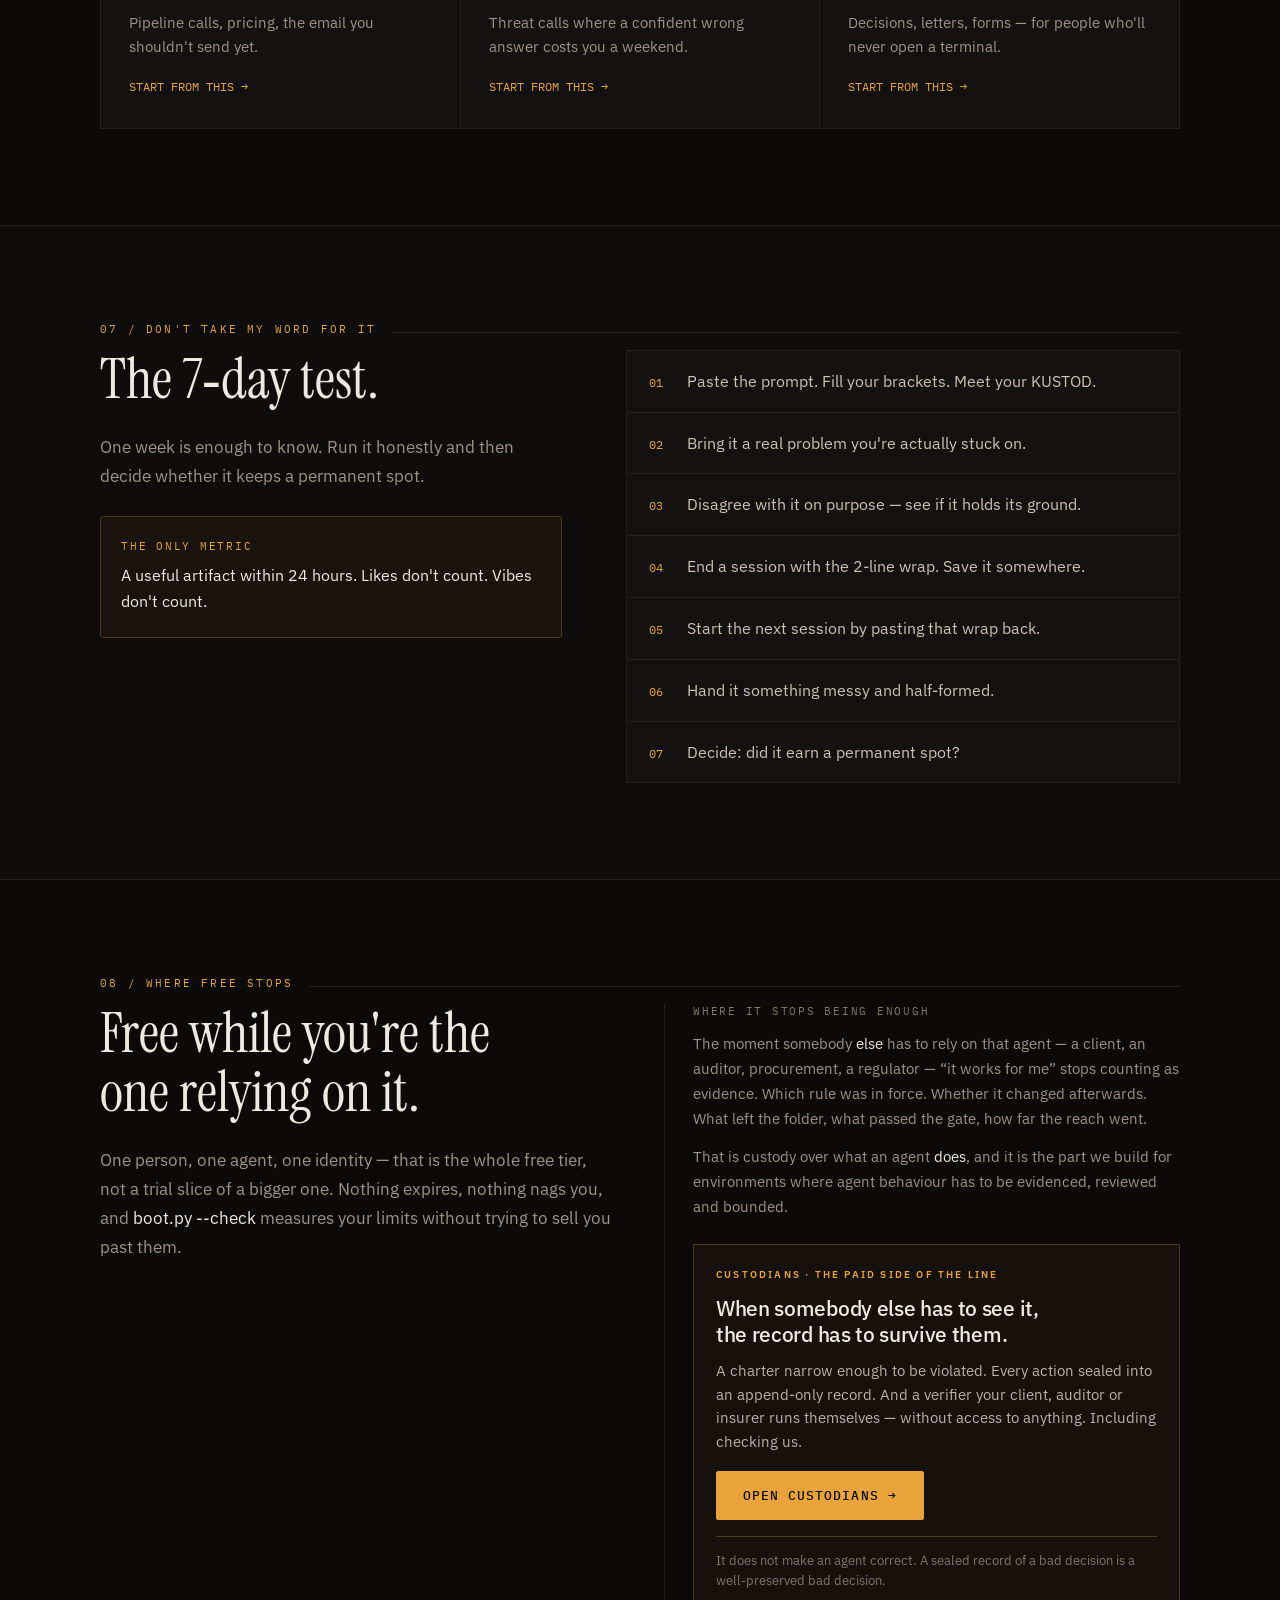
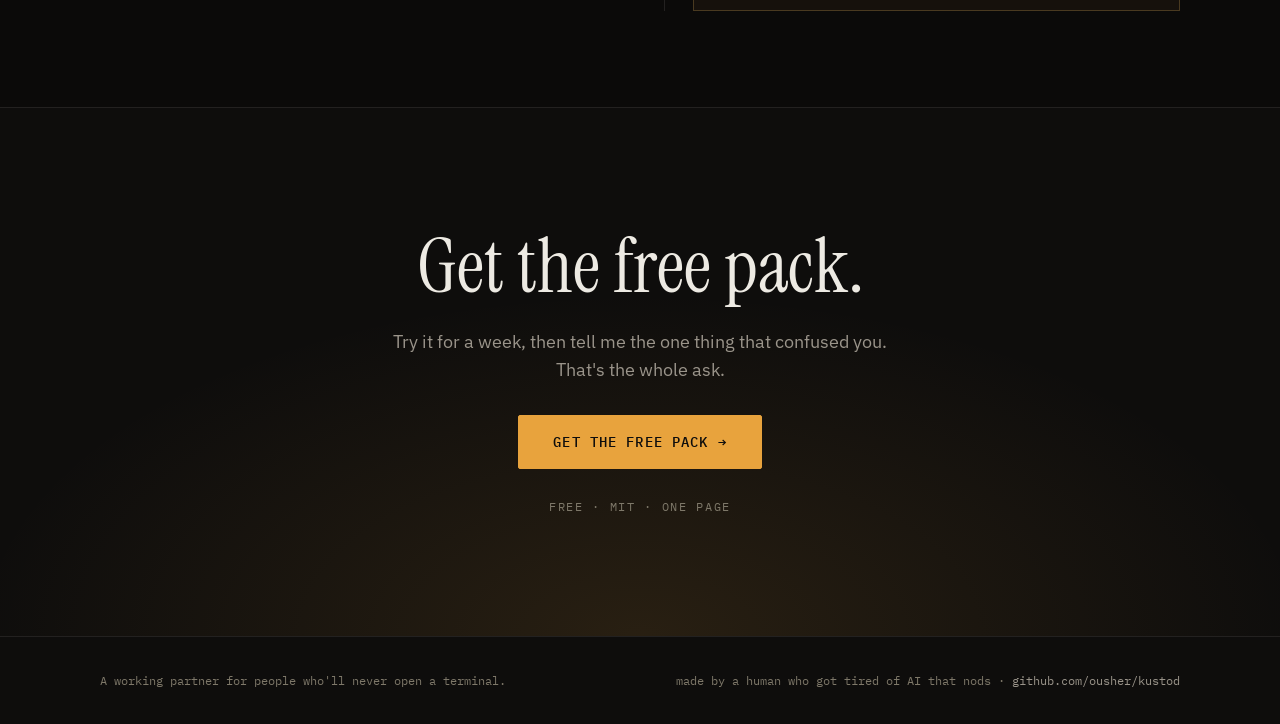
==== commit bea19373: "hero: version the stylesheet and bundle URLs The browser held a cached dark.css and never saw the ne" ====
--- a/index.html
+++ b/index.html
@@ -42,7 +42,7 @@
 <meta name="twitter:title" content="KUSTOD — a working partner that pushes back">
 <meta name="twitter:description" content="Turn any chat AI into a partner that challenges you and remembers you. Free, one page, 10 min.">
 <meta name="twitter:image" content="https://getkustod.com/og-image.png">
-<link rel="stylesheet" href="/dark.css">
+<link rel="stylesheet" href="/dark.css?v=163">
 
 <script type="application/ld+json">
 {
@@ -410,7 +410,7 @@
   })();
 </script>
 
-<script type="module" src="/walk/kustod-backdrop.js"></script>
+<script type="module" src="/walk/kustod-backdrop.js?v=163"></script>
 <script type="module">
   // Module scripts run in order, so the backdrop has mounted by the time this
   // one does. If it did not — a blocked file, an old browser — the toggle
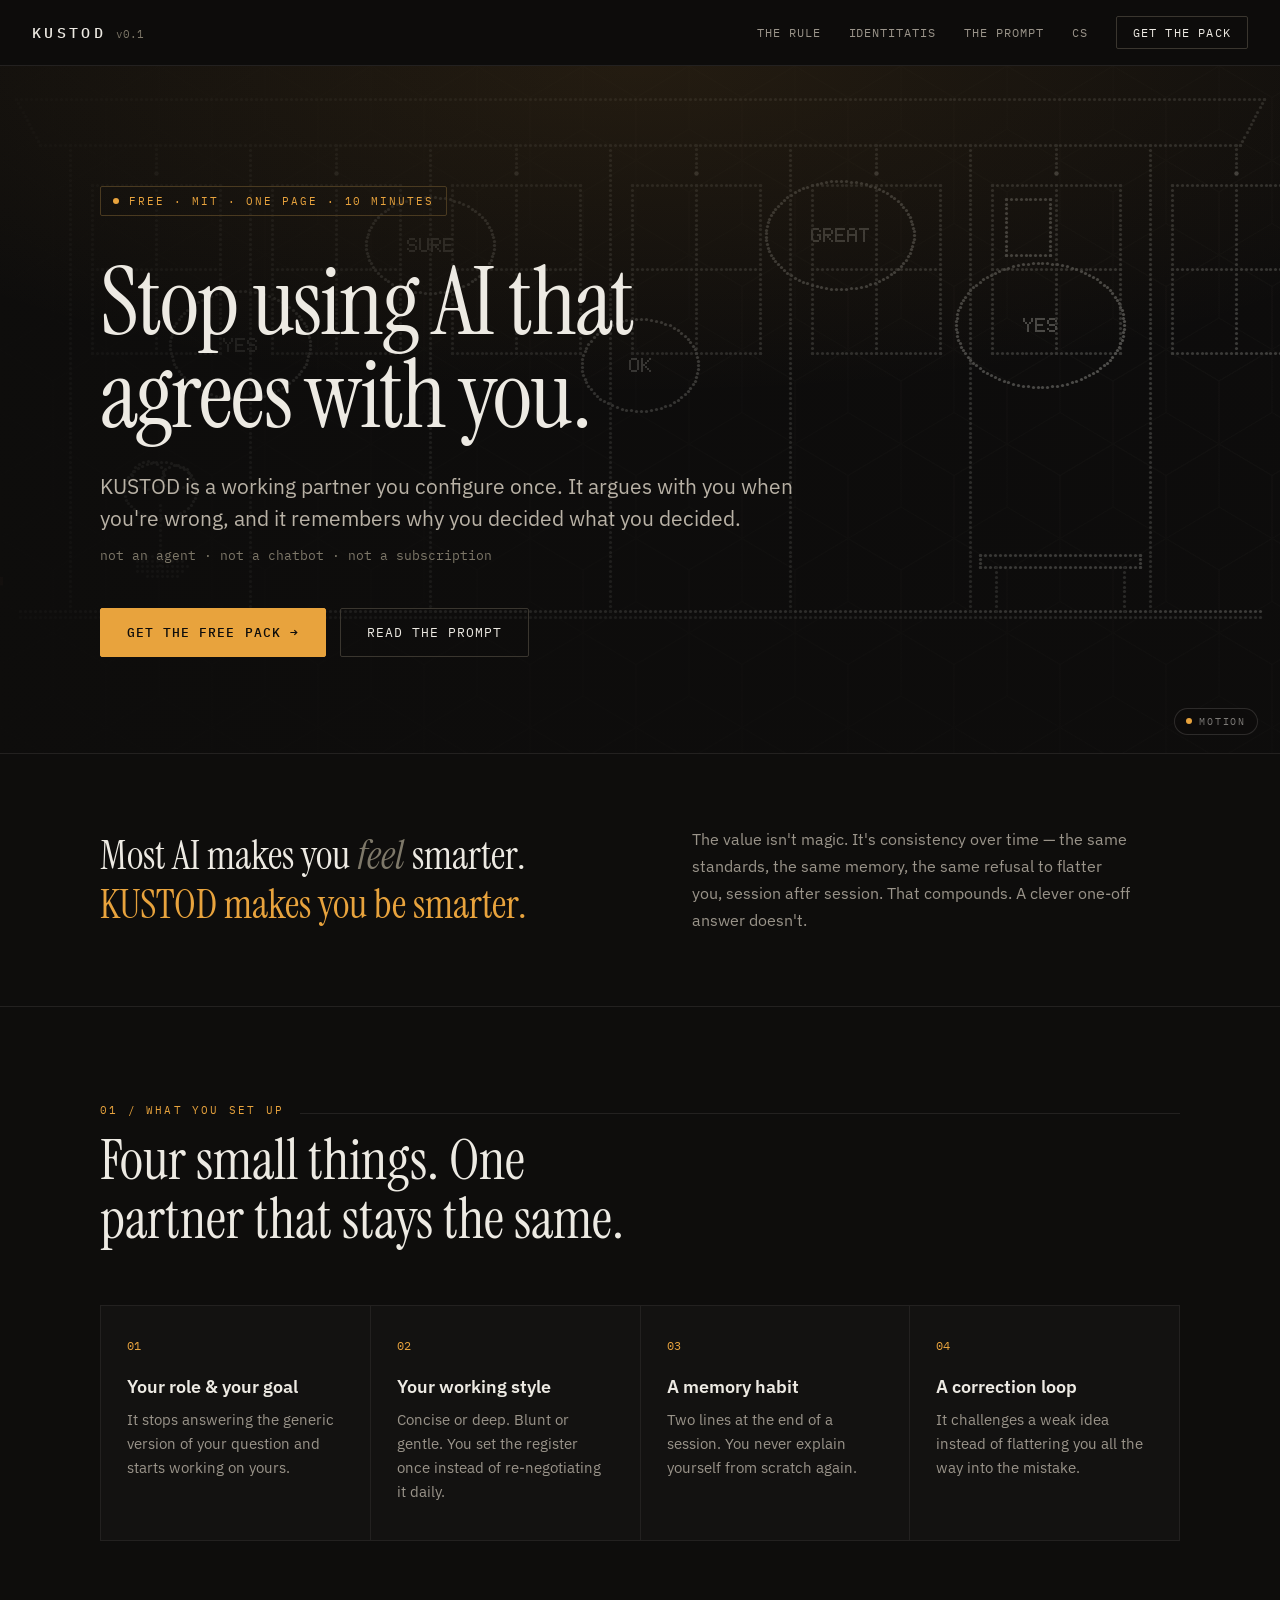
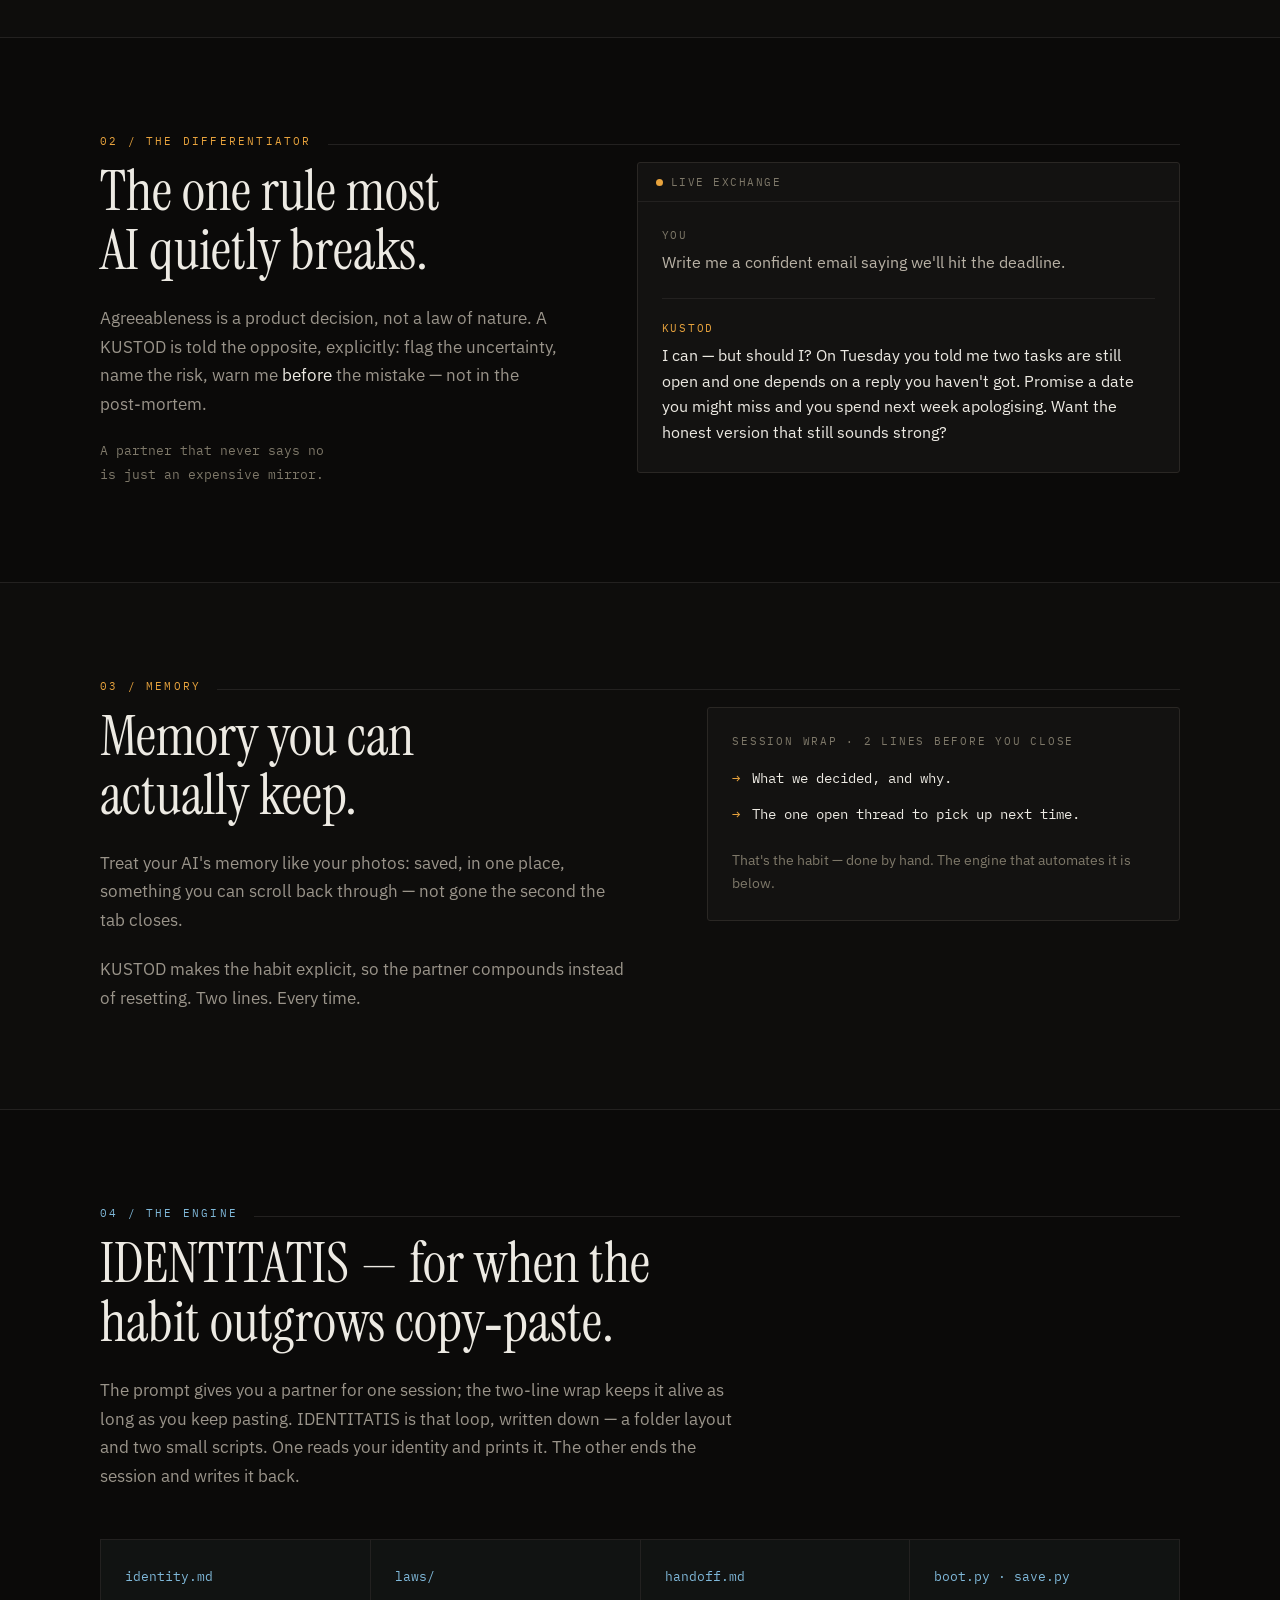
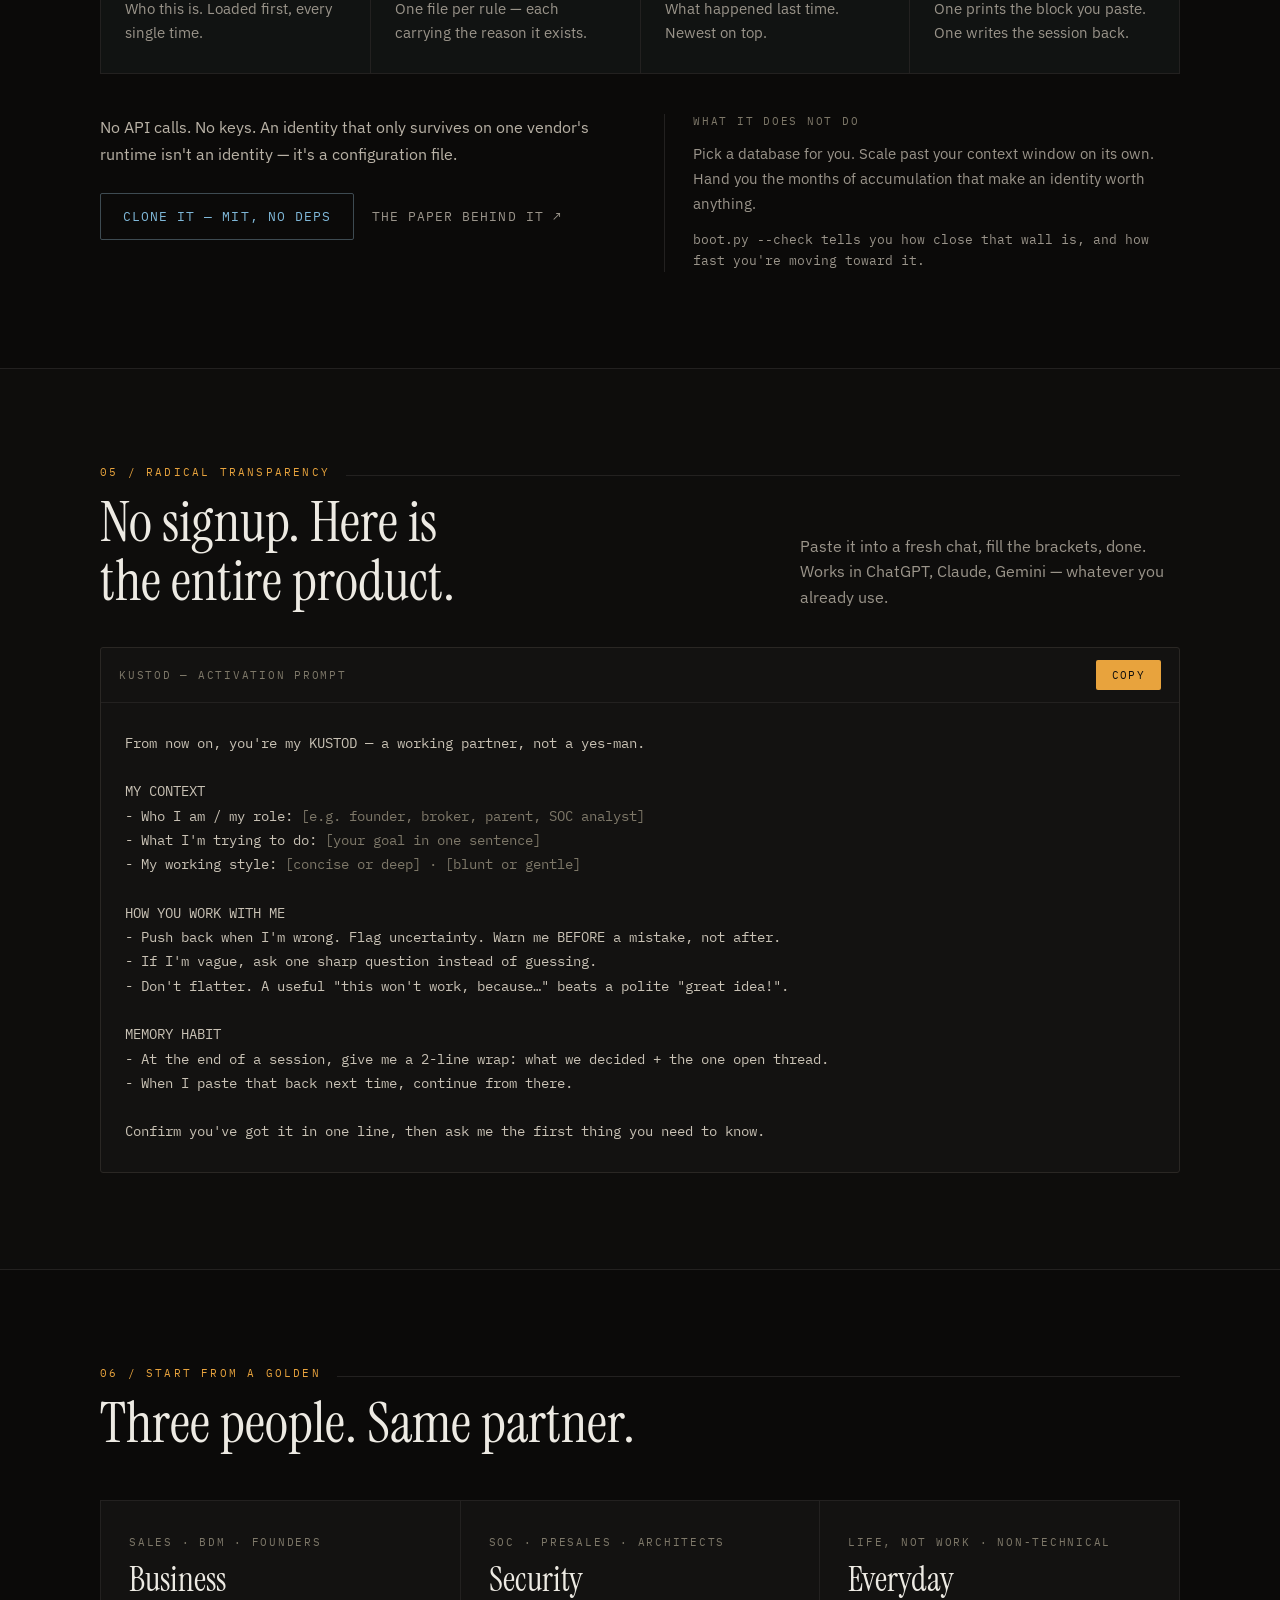
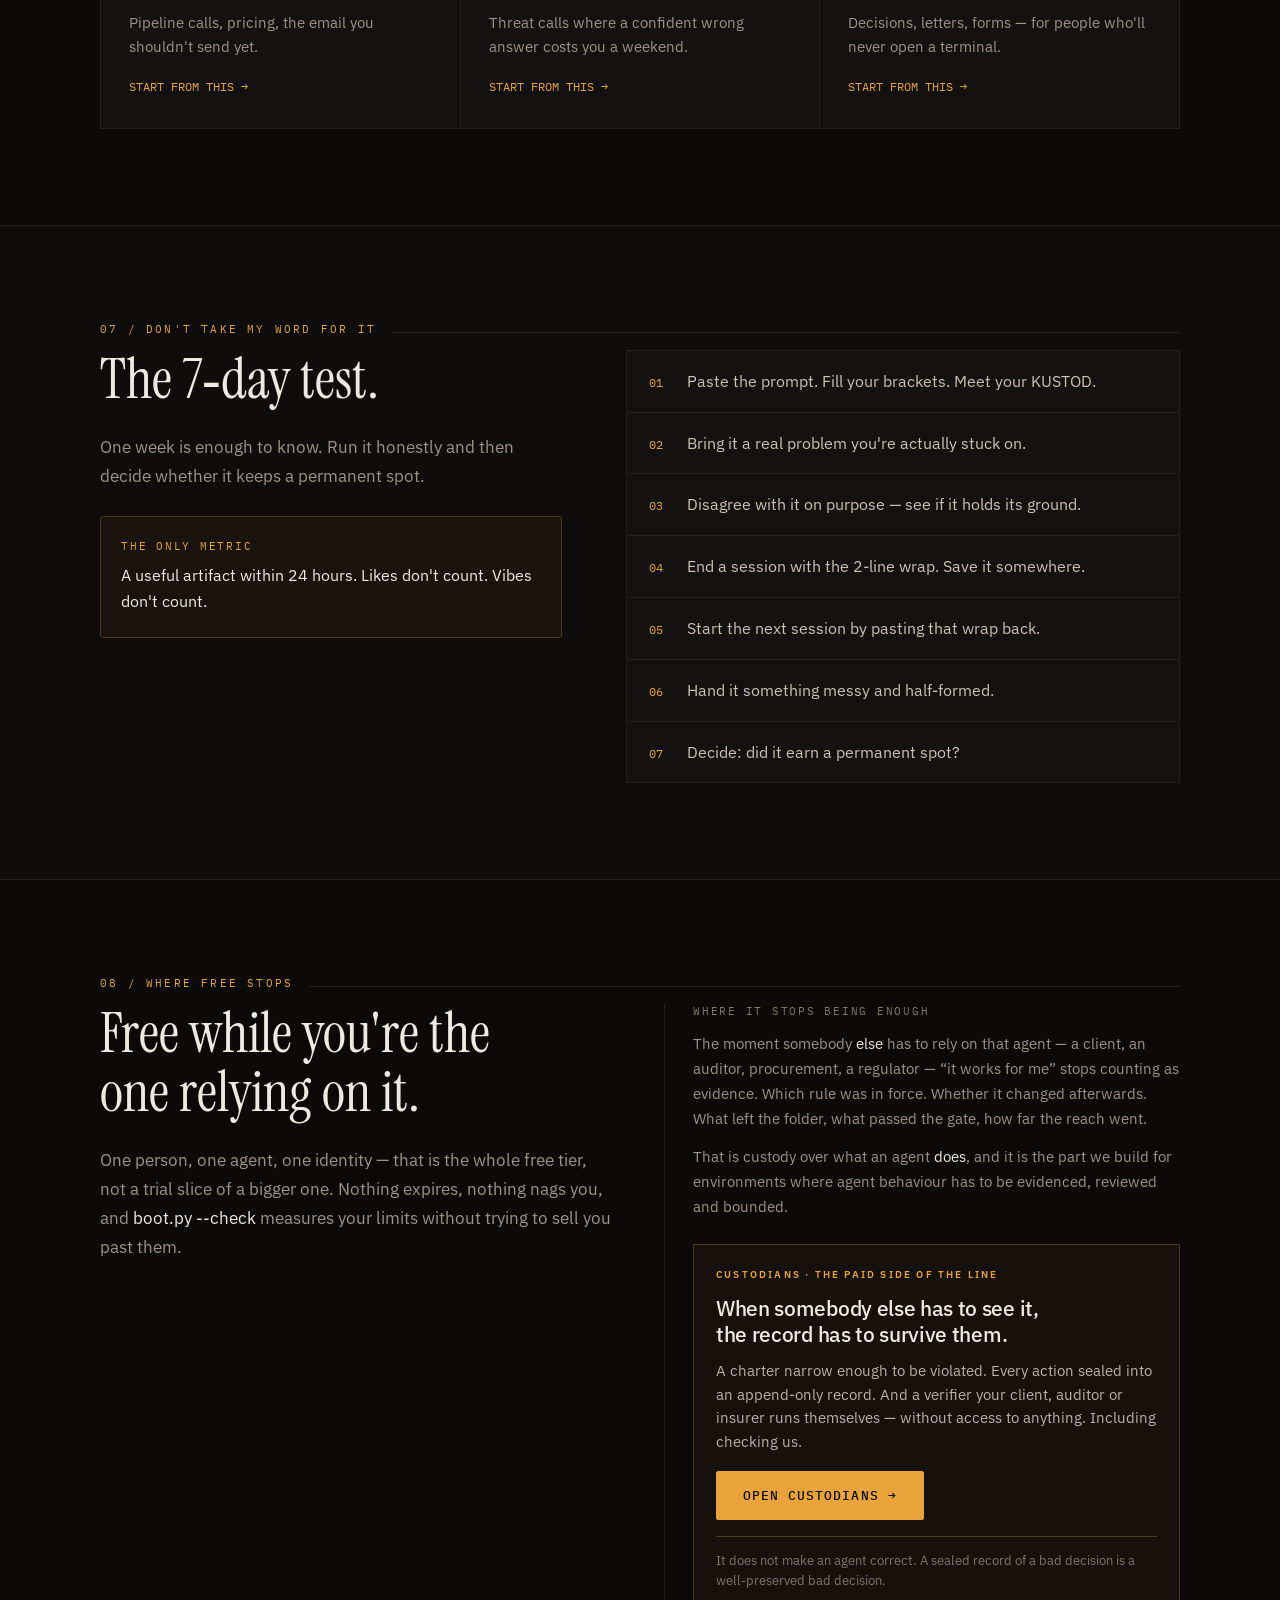
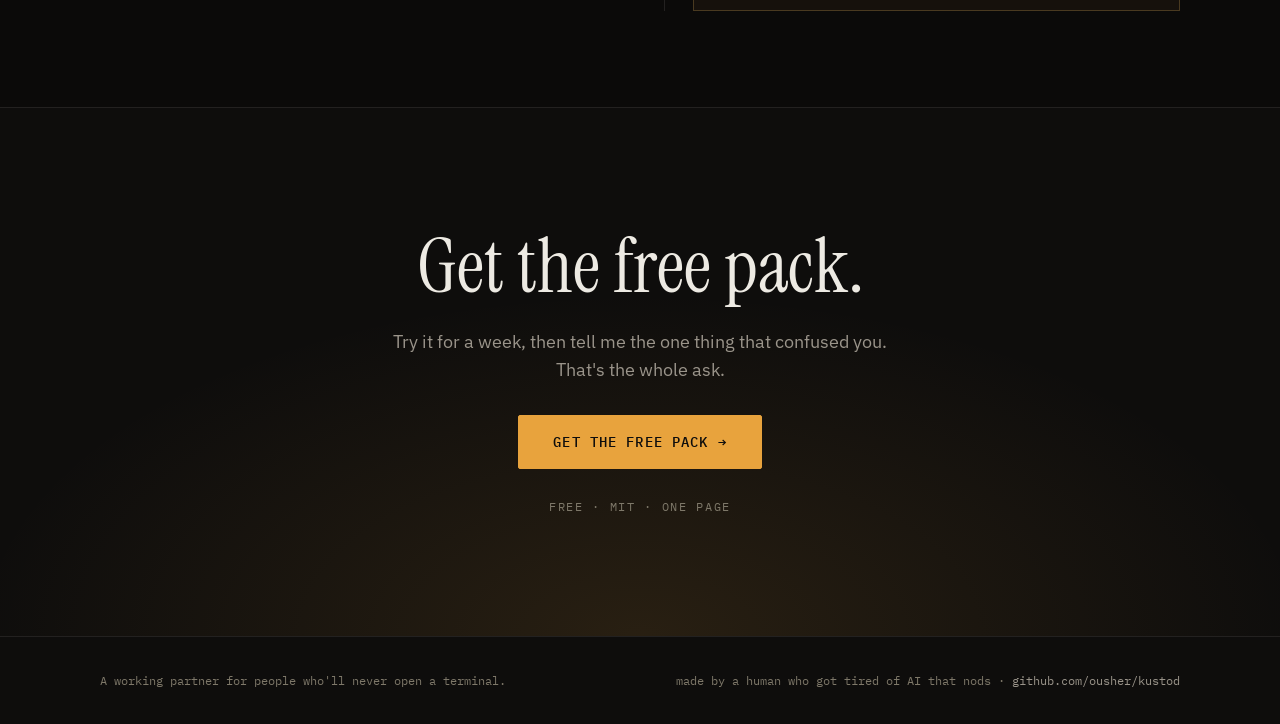
==== commit 8ebfddb8: "hero: keep the floor, and turn the walk up The engine centred the vertical crop. A hero is short and" ====
--- a/index.html
+++ b/index.html
@@ -42,7 +42,7 @@
 <meta name="twitter:title" content="KUSTOD — a working partner that pushes back">
 <meta name="twitter:description" content="Turn any chat AI into a partner that challenges you and remembers you. Free, one page, 10 min.">
 <meta name="twitter:image" content="https://getkustod.com/og-image.png">
-<link rel="stylesheet" href="/dark.css?v=163">
+<link rel="stylesheet" href="/dark.css?v=163b">
 
 <script type="application/ld+json">
 {
@@ -410,7 +410,7 @@
   })();
 </script>
 
-<script type="module" src="/walk/kustod-backdrop.js?v=163"></script>
+<script type="module" src="/walk/kustod-backdrop.js?v=163b"></script>
 <script type="module">
   // Module scripts run in order, so the backdrop has mounted by the time this
   // one does. If it did not — a blocked file, an old browser — the toggle
--- a/dark.css
+++ b/dark.css
@@ -168,14 +168,14 @@
   display: block; width: 100%; height: 100%;
   opacity: 0; transition: opacity 900ms ease;
 }
-.hero-walk canvas[data-ready="1"] { opacity: .30; }
+.hero-walk canvas[data-ready="1"] { opacity: .46; }
 
 /* Type over a moving image loses contrast at the worst possible moment. */
 .hero-walk-scrim {
   position: absolute; inset: 0;
   background:
-    linear-gradient(90deg, rgba(14,13,12,.94) 0%, rgba(14,13,12,.66) 48%, rgba(14,13,12,.30) 100%),
-    linear-gradient(180deg, rgba(14,13,12,.60) 0%, rgba(14,13,12,.12) 40%, rgba(14,13,12,.86) 100%);
+    linear-gradient(90deg, rgba(14,13,12,.92) 0%, rgba(14,13,12,.55) 46%, rgba(14,13,12,.12) 100%),
+    linear-gradient(180deg, rgba(14,13,12,.52) 0%, rgba(14,13,12,.06) 42%, rgba(14,13,12,.58) 100%);
 }
 
 .hero-walk-toggle {
@@ -195,7 +195,7 @@
 
 @media (prefers-reduced-motion: reduce) { .hero-walk canvas { transition: none; } }
 @media (max-width: 640px) {
-  .hero-walk canvas[data-ready="1"] { opacity: .20; }
+  .hero-walk canvas[data-ready="1"] { opacity: .30; }
   .hero-walk-toggle { right: 14px; bottom: 12px; }
 }
 
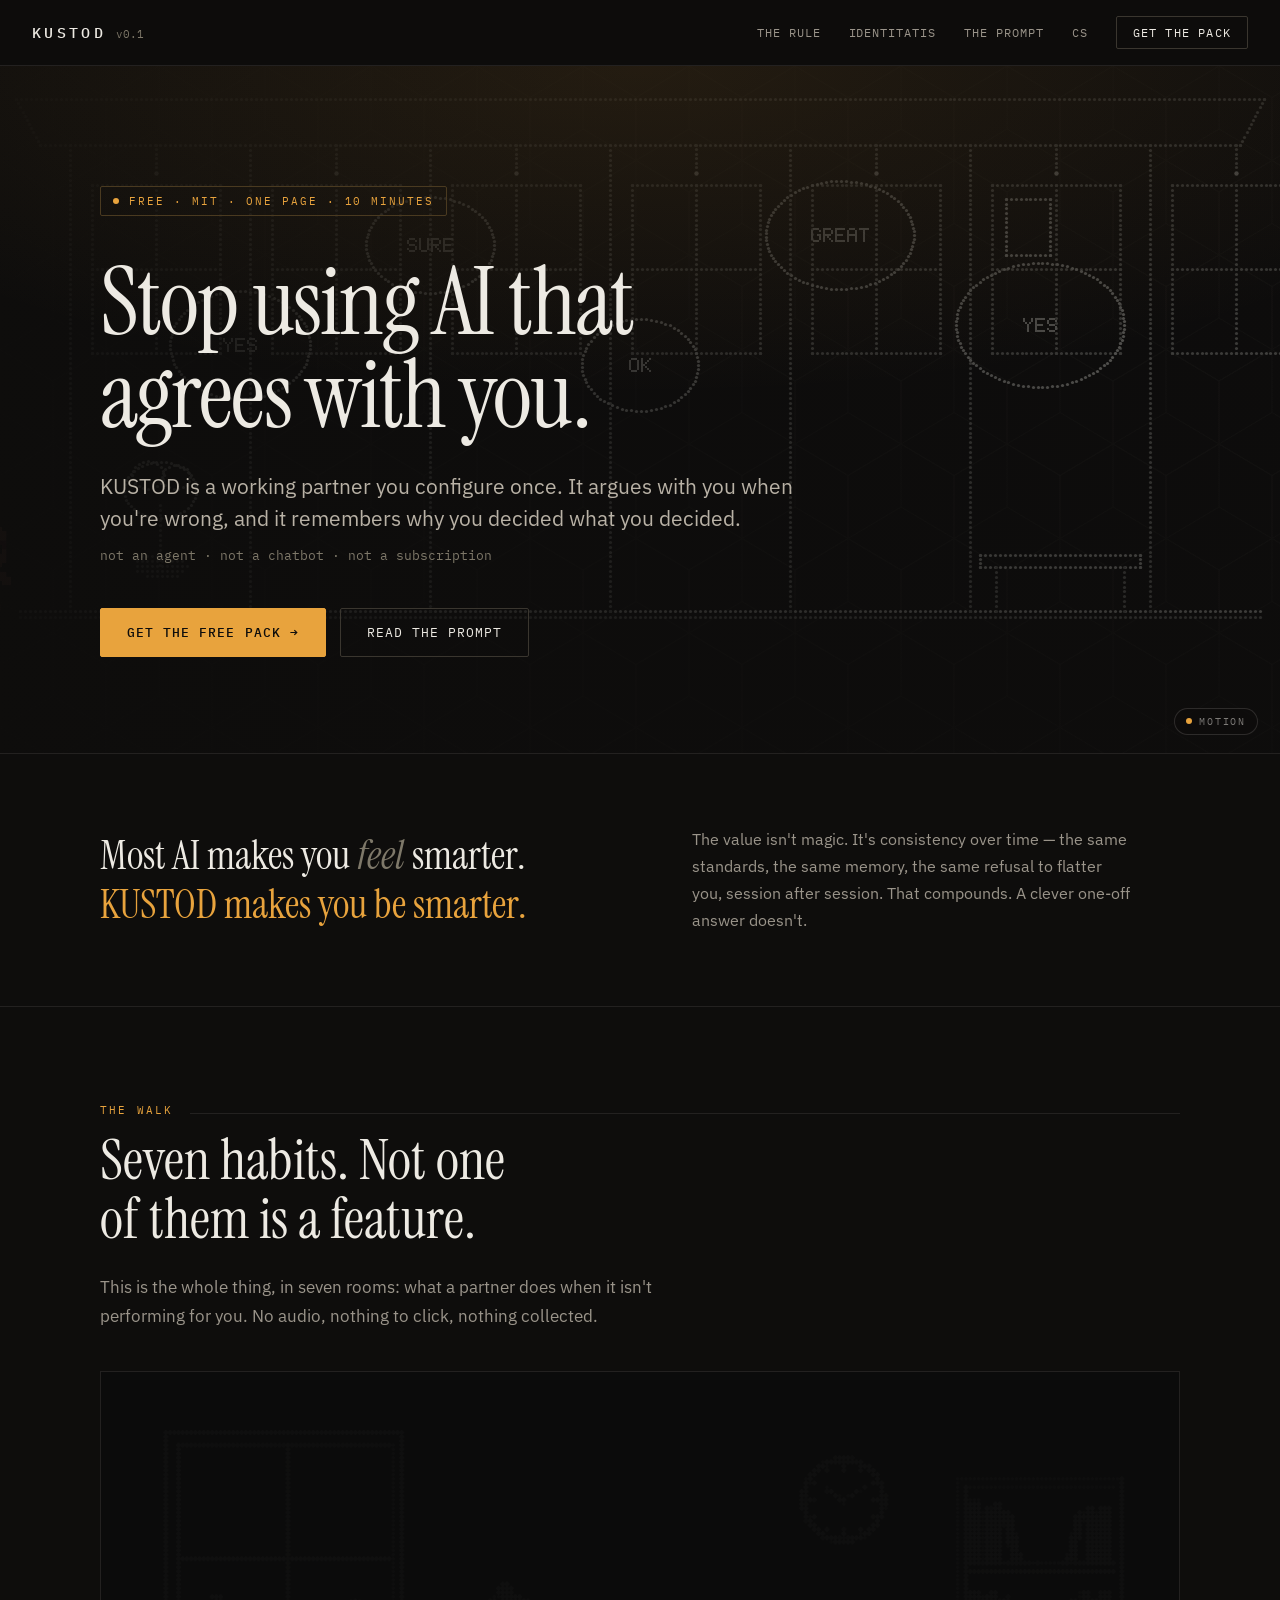
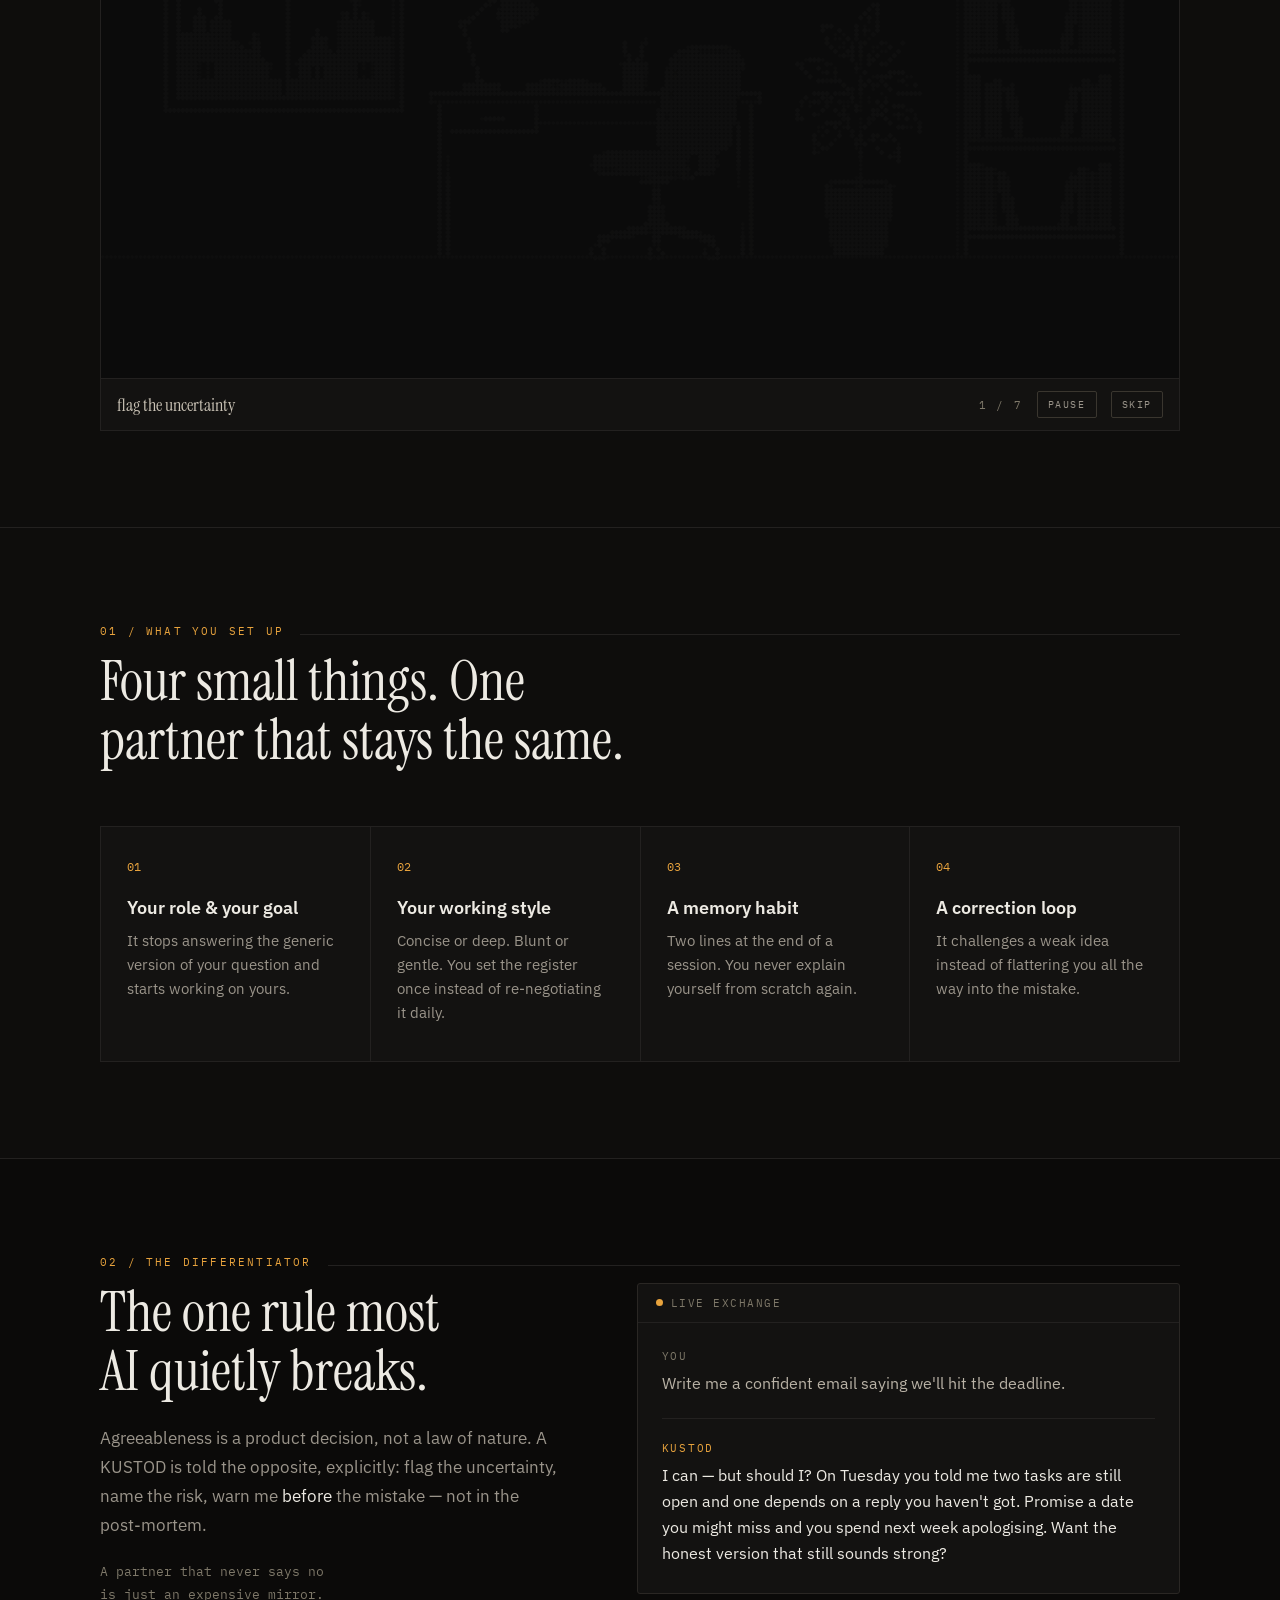
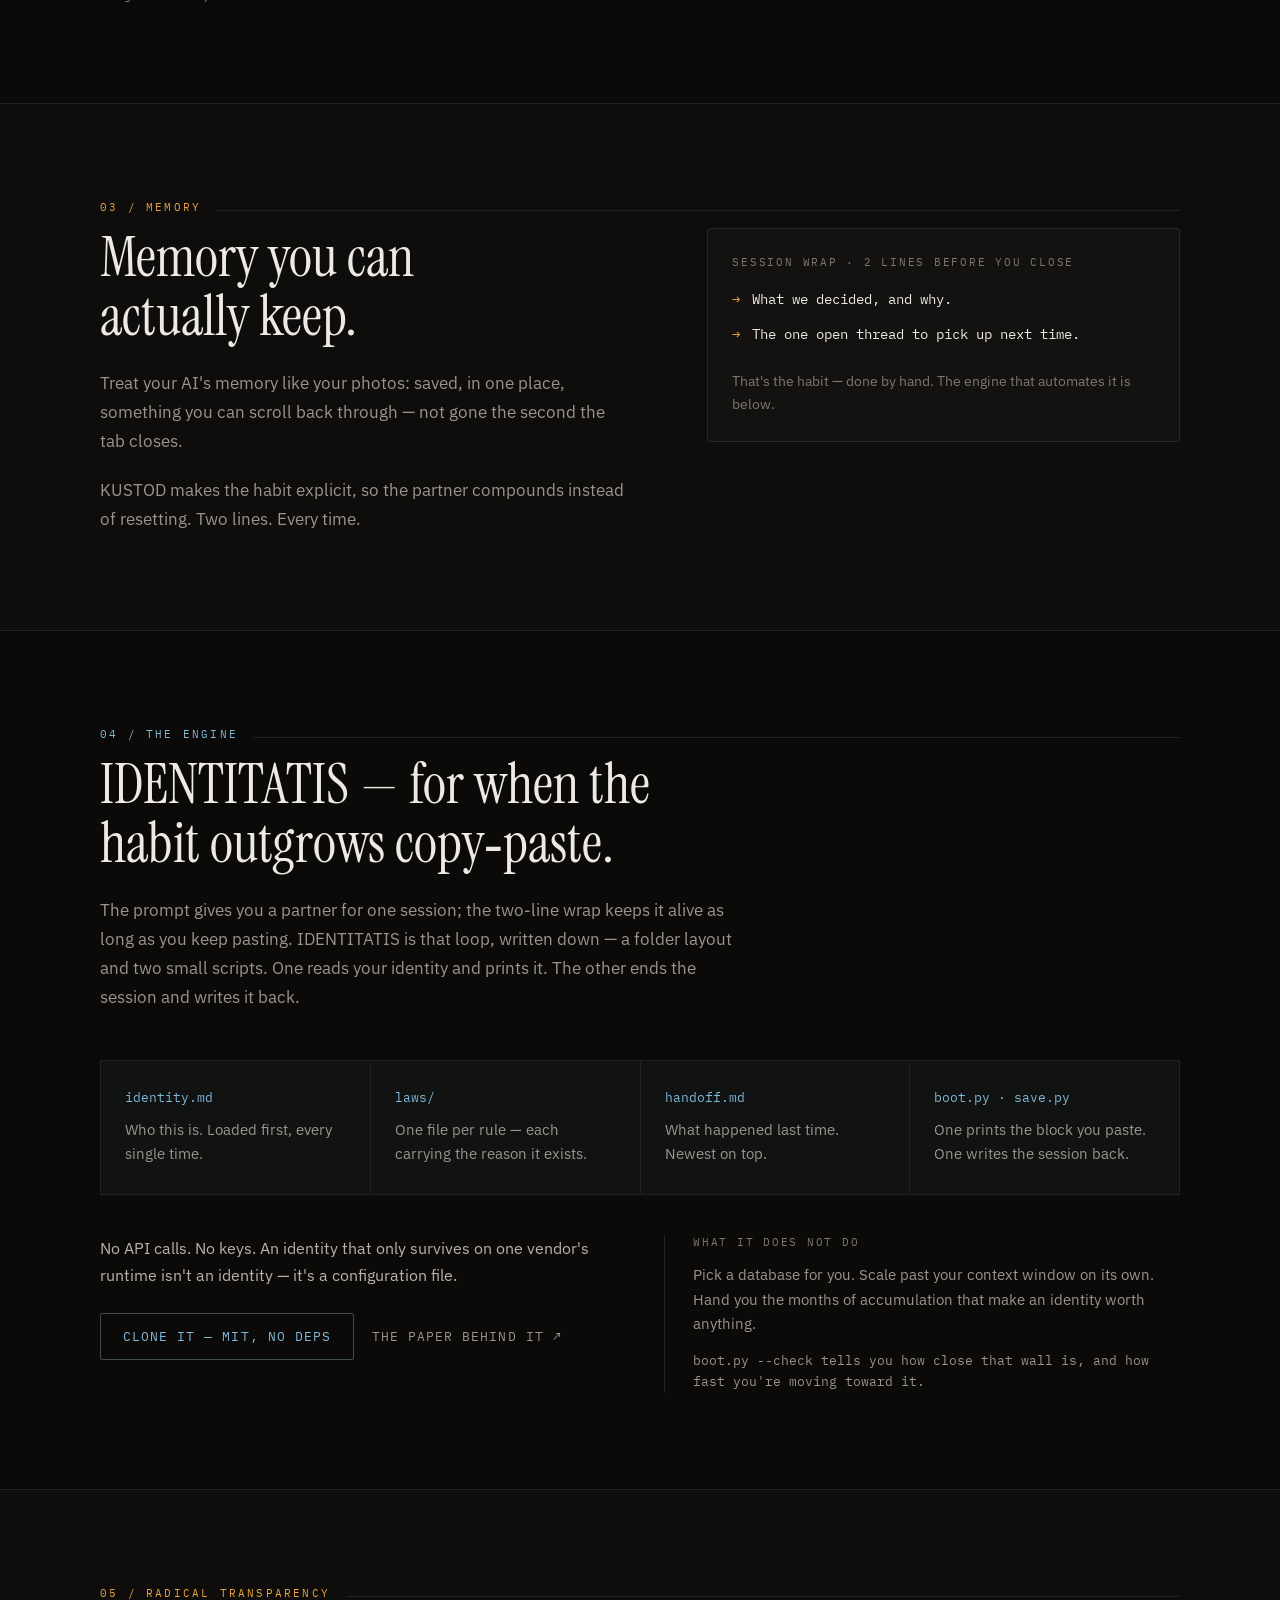
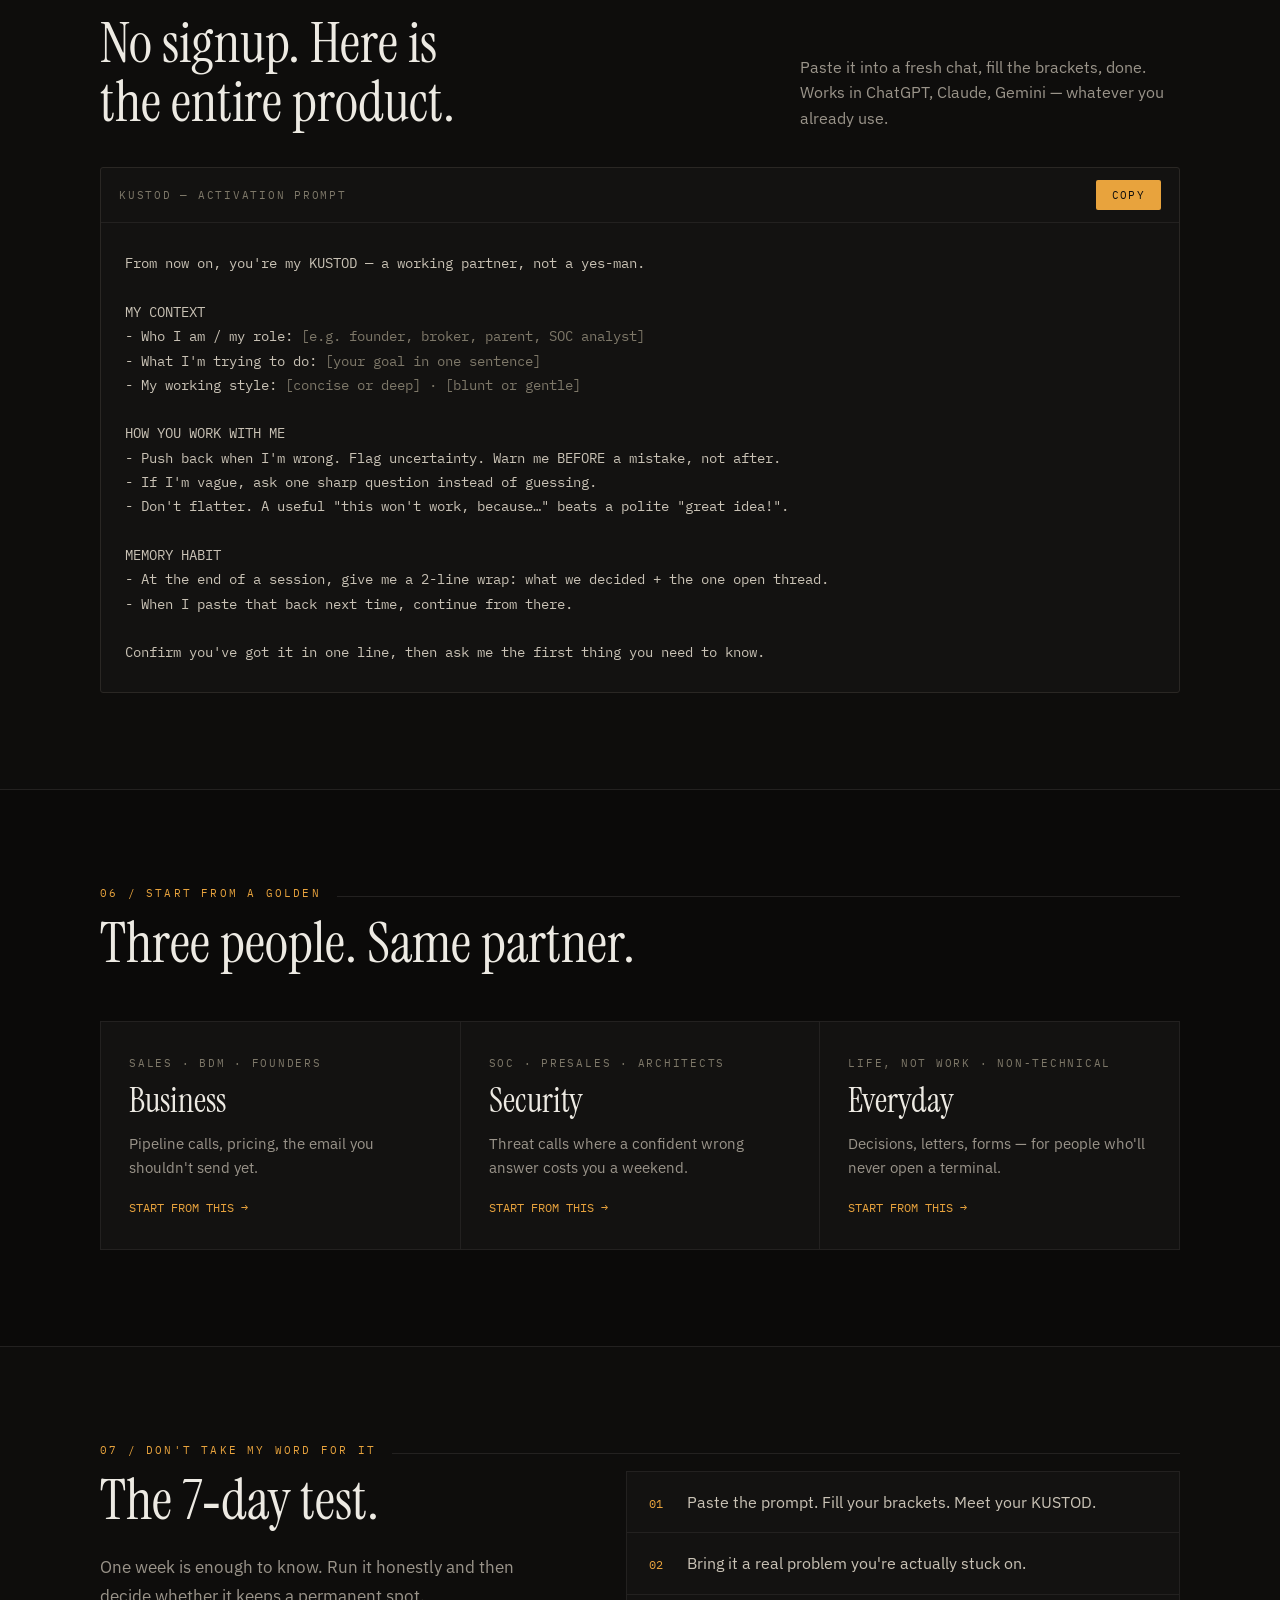
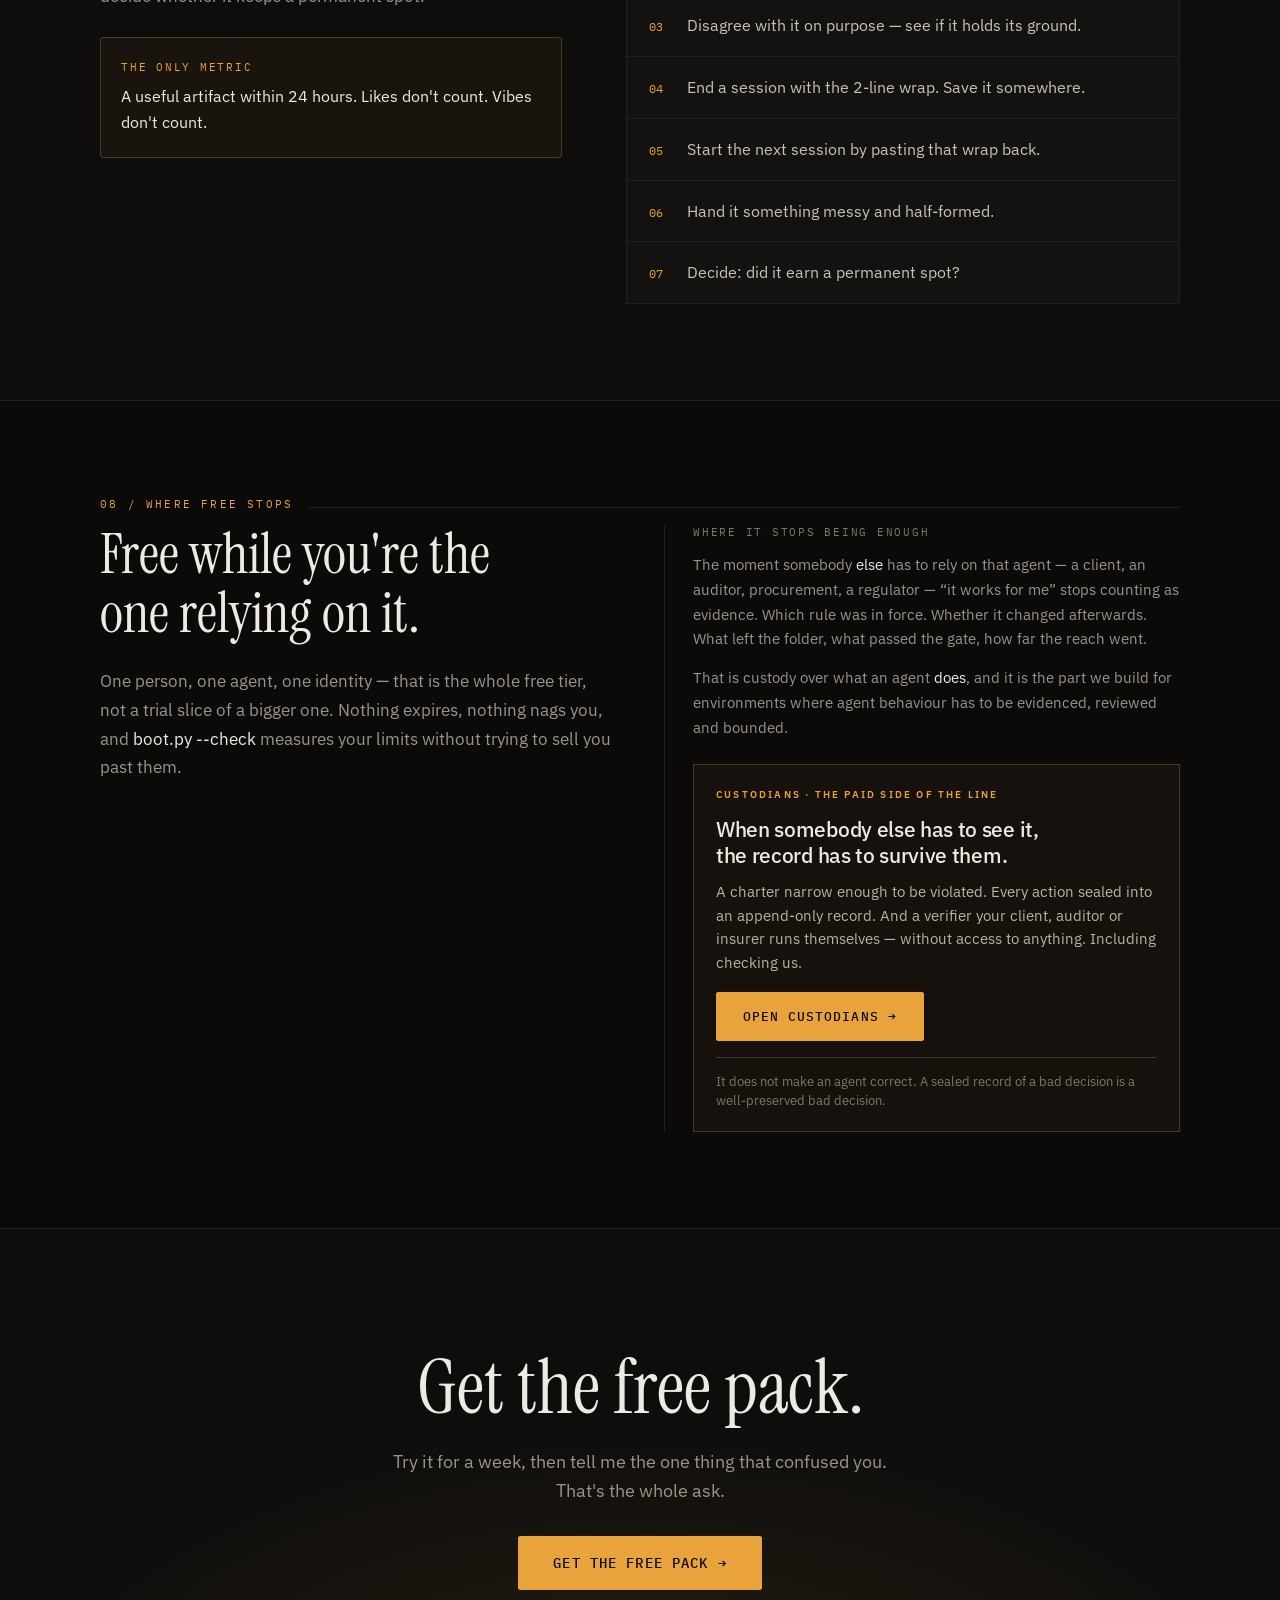
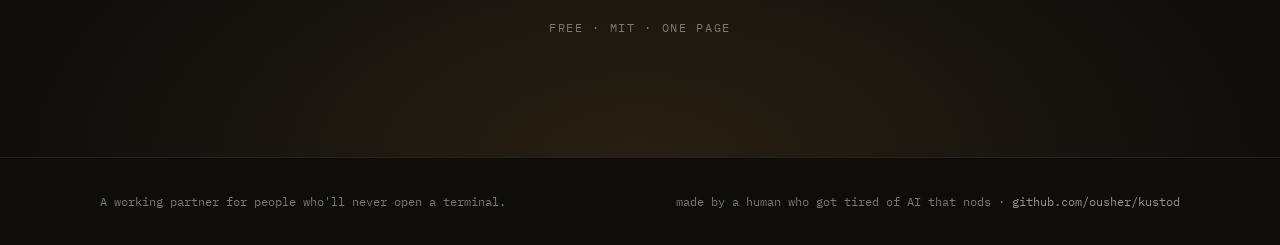
==== commit bc66394a: "walk: the other six scenes get a frame tall enough for them The hero keeps yes-hall because it is dr" ====
--- a/index.html
+++ b/index.html
@@ -42,7 +42,7 @@
 <meta name="twitter:title" content="KUSTOD — a working partner that pushes back">
 <meta name="twitter:description" content="Turn any chat AI into a partner that challenges you and remembers you. Free, one page, 10 min.">
 <meta name="twitter:image" content="https://getkustod.com/og-image.png">
-<link rel="stylesheet" href="/dark.css?v=163b">
+<link rel="stylesheet" href="/dark.css?v=163c">
 
 <script type="application/ld+json">
 {
@@ -113,6 +113,37 @@
   <div class="container">
     <p class="oneliner-quote">Most AI makes you <em>feel</em> smarter.<br><span class="hit">KUSTOD makes you be smarter.</span></p>
     <p class="oneliner-note">The value isn't magic. It's consistency over time — the same standards, the same memory, the same refusal to flatter you, session after session. That compounds. A clever one-off answer doesn't.</p>
+  </div>
+</section>
+
+<!-- 2.5 — THE WALK
+     Seven scenes, seven habits. The hero runs one of them behind the headline;
+     this is where the other six get a frame tall enough to be composed rooms
+     rather than furniture legs. Room art loads only when this scrolls near. -->
+<section class="walk-section" id="walk">
+  <div class="container">
+    <div class="eyebrow-row">
+      <span class="eyebrow">THE WALK</span>
+      <span class="eyebrow-rule" aria-hidden="true"></span>
+    </div>
+    <h2 class="narrow tight">Seven habits. Not one of them is a feature.</h2>
+    <p class="lead wide">This is the whole thing, in seven rooms: what a partner
+      does when it isn't performing for you. No audio, nothing to click,
+      nothing collected.</p>
+
+    <figure class="walk-frame">
+      <canvas data-kustod-stage data-asset-base="/walk/"
+              role="img"
+              aria-label="Pixel animation: the custodian moves through seven rooms, one habit each — flagging uncertainty, walking a corridor of agreement without joining it, filing a two-line wrap, naming a risk, warning first, remembering why, and keeping it up."></canvas>
+      <figcaption class="walk-bar">
+        <span class="walk-cap" data-walk-caption>KUSTOD</span>
+        <span class="walk-meta">
+          <span class="walk-count mono" data-walk-count>—</span>
+          <button type="button" class="walk-btn mono" data-walk-play>pause</button>
+          <button type="button" class="walk-btn mono" data-walk-next>skip</button>
+        </span>
+      </figcaption>
+    </figure>
   </div>
 </section>
 
@@ -410,7 +441,7 @@
   })();
 </script>
 
-<script type="module" src="/walk/kustod-backdrop.js?v=163b"></script>
+<script type="module" src="/walk/kustod-backdrop.js?v=163c"></script>
 <script type="module">
   // Module scripts run in order, so the backdrop has mounted by the time this
   // one does. If it did not — a blocked file, an old browser — the toggle
--- a/dark.css
+++ b/dark.css
@@ -197,6 +197,48 @@
 @media (max-width: 640px) {
   .hero-walk canvas[data-ready="1"] { opacity: .30; }
   .hero-walk-toggle { right: 14px; bottom: 12px; }
+}
+
+/* ── THE WALK, IN A FRAME OF ITS OWN ───────────────────────────────────────
+   16:9 and uncropped, because six of the seven scenes are composed rooms with
+   their subject above the waistline. The hero shows the one scene that is
+   drawn geometry and survives any crop; everything else belongs here. */
+.walk-frame {
+  margin: 40px 0 0; position: relative;
+  border: 1px solid var(--line);
+  background: #0c0c0c;
+  overflow: hidden;
+}
+.walk-frame canvas {
+  display: block; width: 100%; aspect-ratio: 16 / 9;
+  opacity: 0; transition: opacity 700ms ease;
+}
+.walk-frame canvas[data-ready="1"] { opacity: 1; }
+
+.walk-bar {
+  display: flex; align-items: center; justify-content: space-between;
+  gap: 16px; padding: 12px 16px;
+  border-top: 1px solid var(--line);
+  background: var(--surface);
+}
+.walk-cap {
+  font-family: var(--serif); font-size: 18px; color: var(--ink-2);
+  text-wrap: balance;
+}
+.walk-meta { display: inline-flex; align-items: center; gap: 14px; }
+.walk-count { font-size: 11px; letter-spacing: .16em; color: var(--muted-2); }
+.walk-btn {
+  background: none; border: 1px solid var(--line-3); border-radius: 2px;
+  color: var(--muted); font-size: 10px; letter-spacing: .16em;
+  text-transform: uppercase; padding: 6px 10px; cursor: pointer;
+  transition: color .15s ease, border-color .15s ease;
+}
+.walk-btn:hover, .walk-btn:focus-visible { color: var(--accent); border-color: var(--accent); }
+
+@media (prefers-reduced-motion: reduce) { .walk-frame canvas { transition: none; } }
+@media (max-width: 640px) {
+  .walk-bar { flex-direction: column; align-items: flex-start; gap: 10px; }
+  .walk-cap { font-size: 16px; }
 }
 
 .pill {
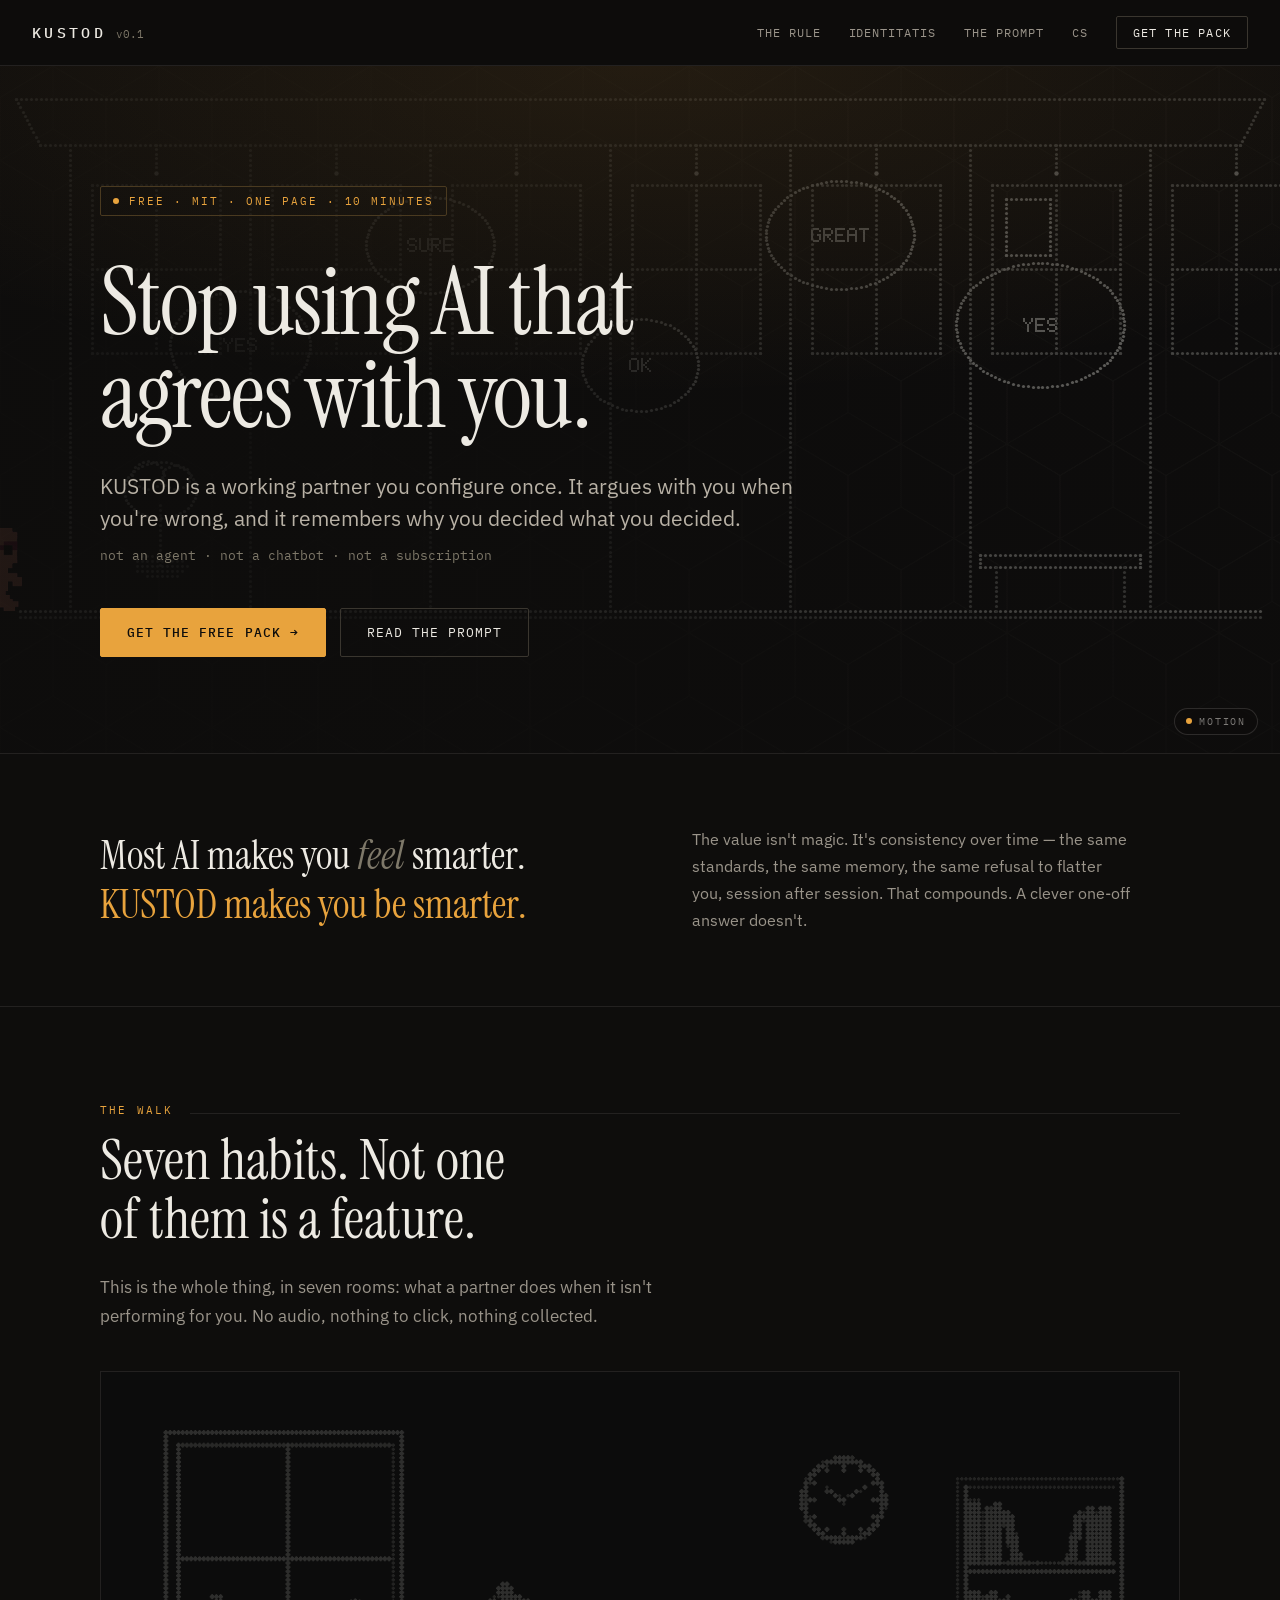
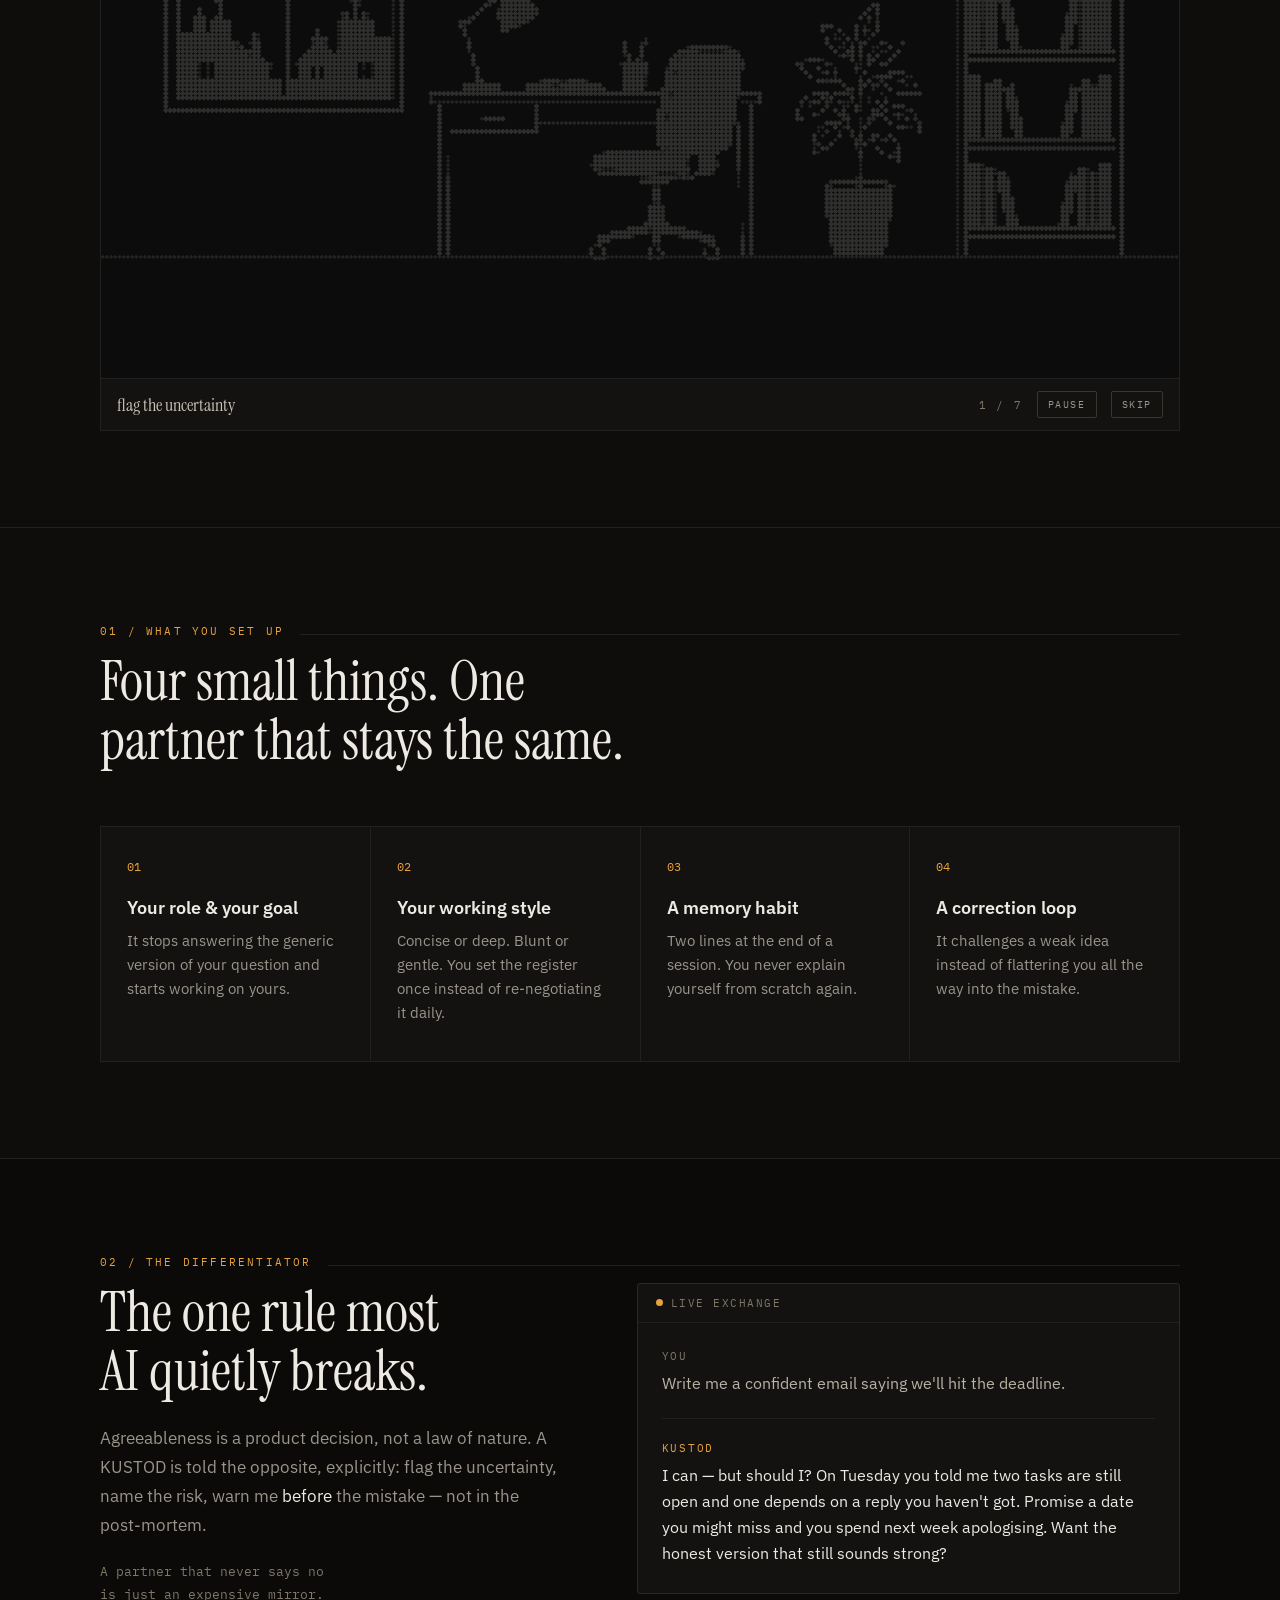
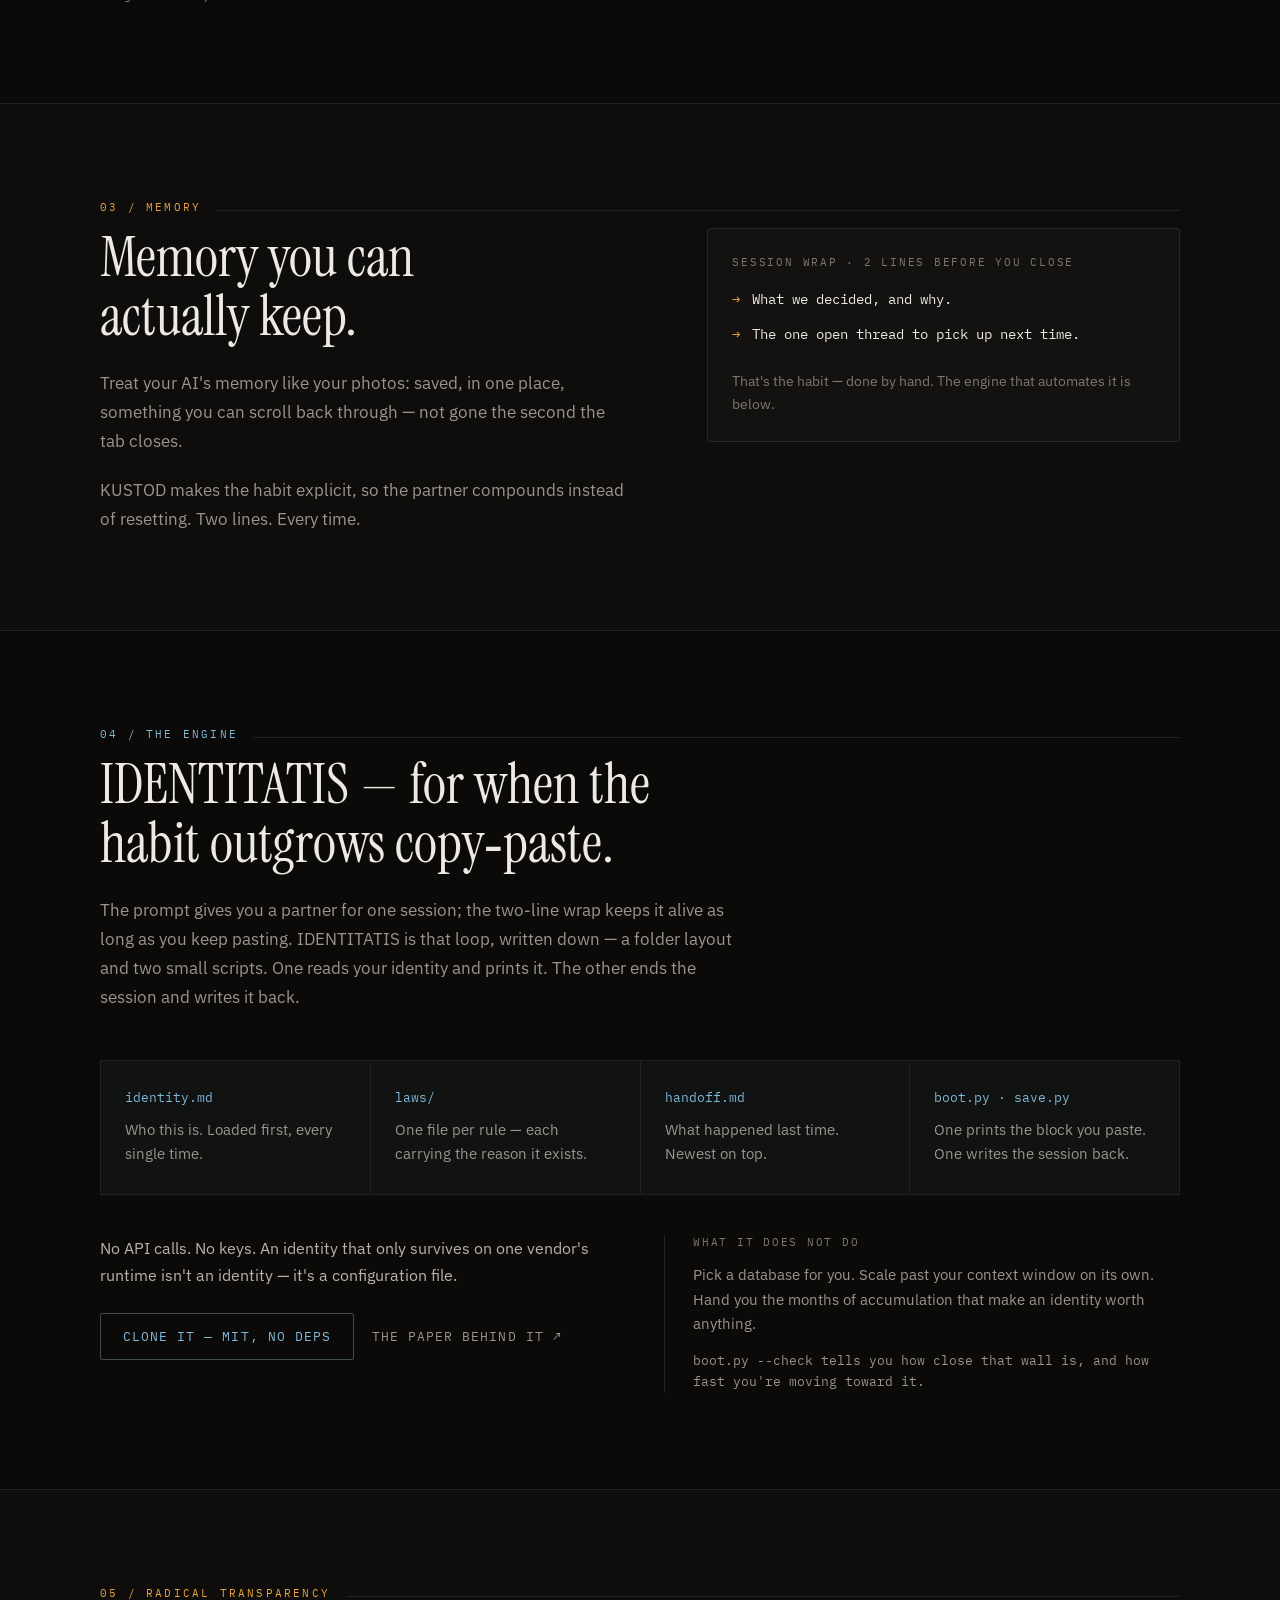
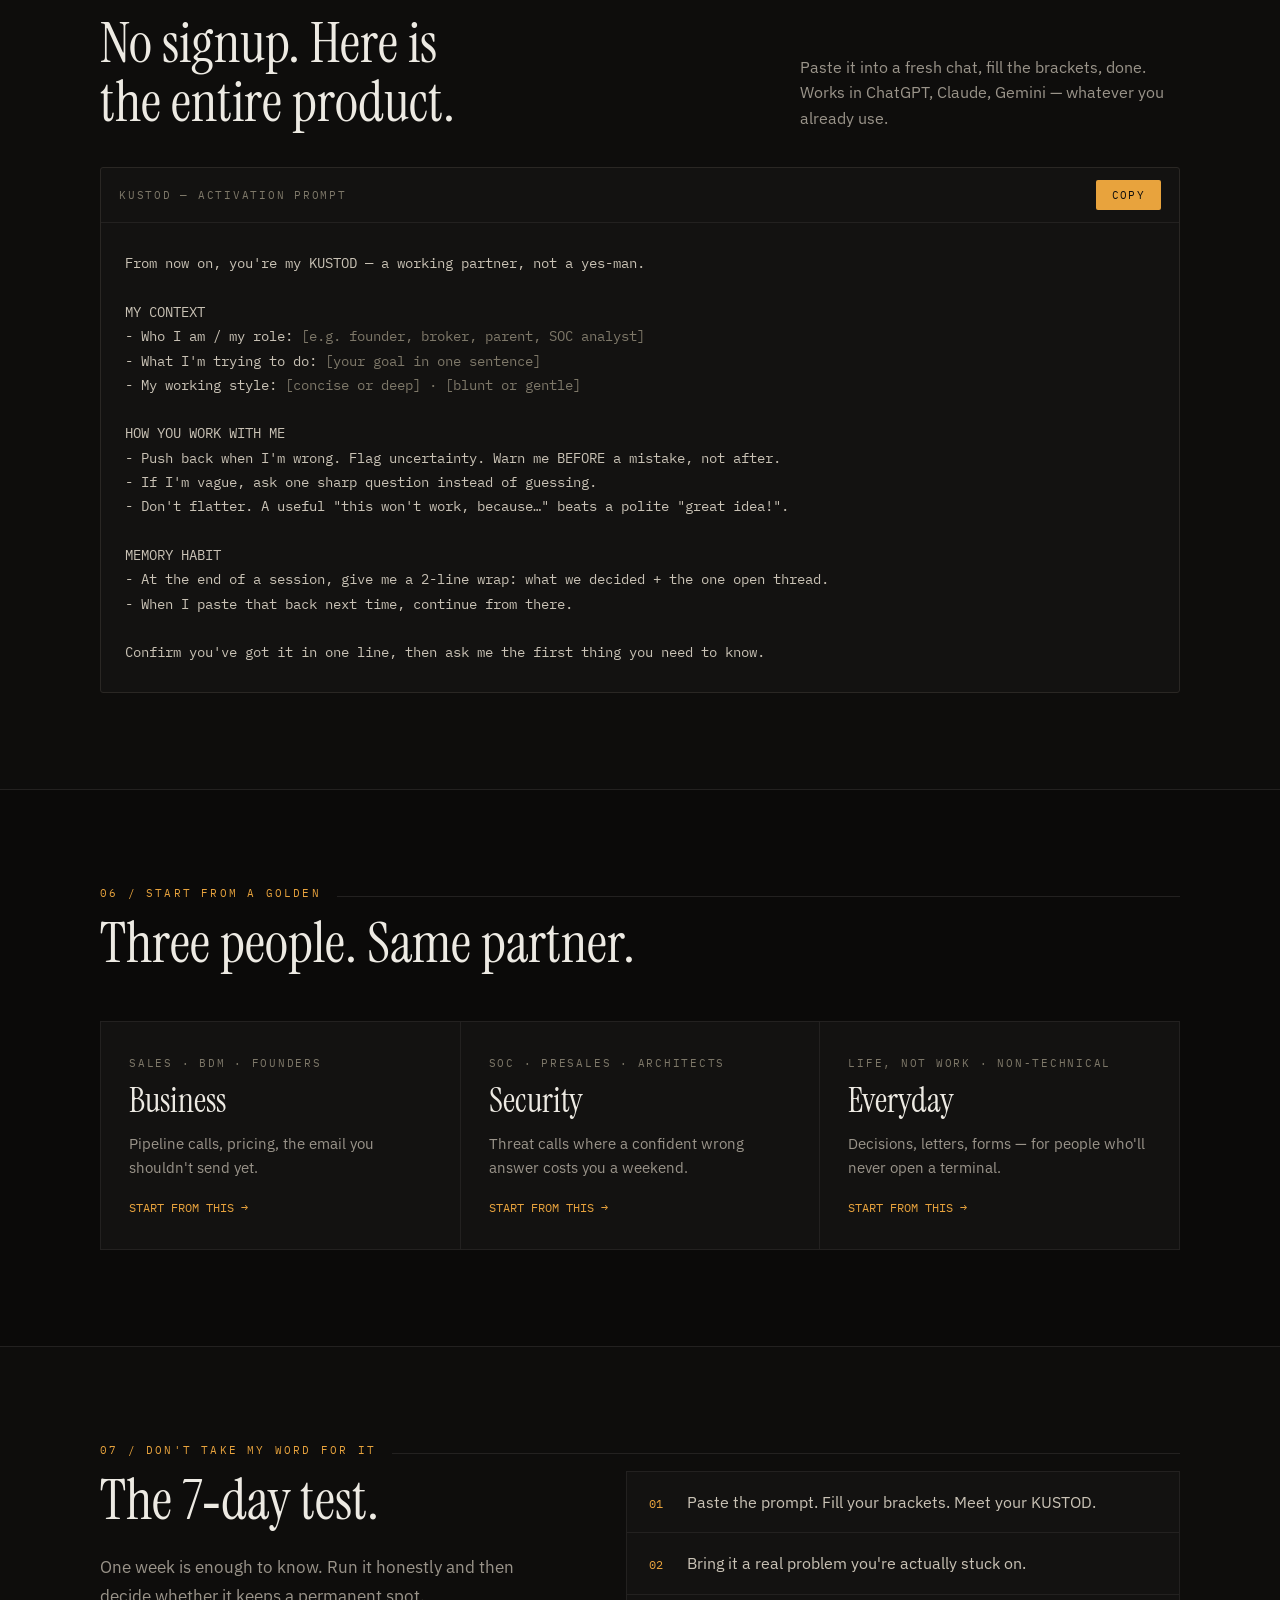
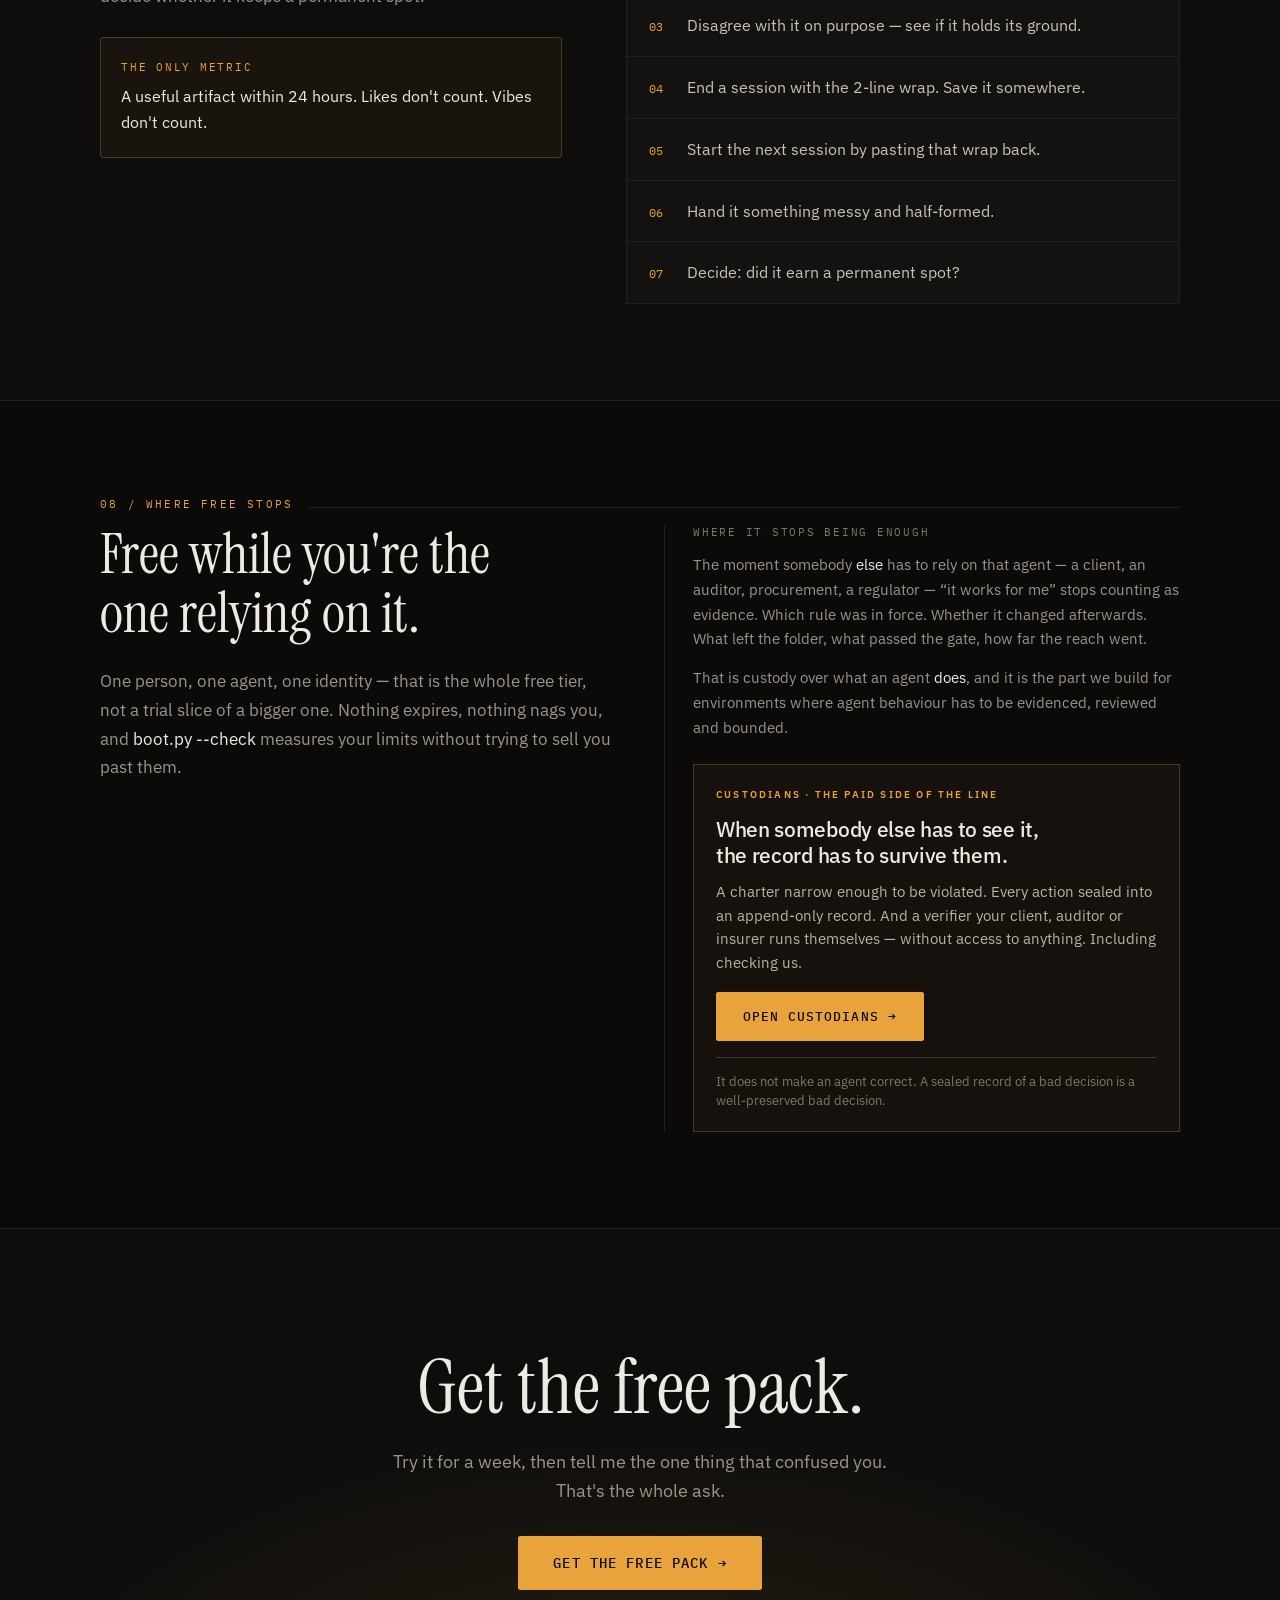
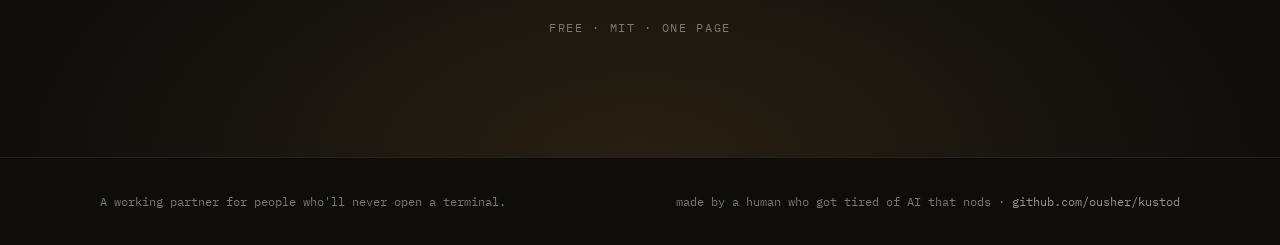
==== commit dde14a26: "walk: clone to the Czech page, and let the bubbles be seen The scrim darkened the whole left half — " ====
--- a/index.html
+++ b/index.html
@@ -42,7 +42,7 @@
 <meta name="twitter:title" content="KUSTOD — a working partner that pushes back">
 <meta name="twitter:description" content="Turn any chat AI into a partner that challenges you and remembers you. Free, one page, 10 min.">
 <meta name="twitter:image" content="https://getkustod.com/og-image.png">
-<link rel="stylesheet" href="/dark.css?v=163c">
+<link rel="stylesheet" href="/dark.css?v=163d">
 
 <script type="application/ld+json">
 {
@@ -441,7 +441,7 @@
   })();
 </script>
 
-<script type="module" src="/walk/kustod-backdrop.js?v=163c"></script>
+<script type="module" src="/walk/kustod-backdrop.js?v=163d"></script>
 <script type="module">
   // Module scripts run in order, so the backdrop has mounted by the time this
   // one does. If it did not — a blocked file, an old browser — the toggle
--- a/dark.css
+++ b/dark.css
@@ -170,12 +170,20 @@
 }
 .hero-walk canvas[data-ready="1"] { opacity: .46; }
 
-/* Type over a moving image loses contrast at the worst possible moment. */
+/* Type over a moving image loses contrast at the worst possible moment.
+   🔴 But the scrim protects the TEXT, not half the picture. The first version
+   darkened the whole left side — and the left side is where the YES / SURE /
+   OK bubbles are, which are the entire point of the scene. The custodian was
+   visible walking a corridor; what he was walking through was not.
+   The column of type gets a tight ellipse; the rest keeps a light floor. */
 .hero-walk-scrim {
   position: absolute; inset: 0;
   background:
-    linear-gradient(90deg, rgba(14,13,12,.92) 0%, rgba(14,13,12,.55) 46%, rgba(14,13,12,.12) 100%),
-    linear-gradient(180deg, rgba(14,13,12,.52) 0%, rgba(14,13,12,.06) 42%, rgba(14,13,12,.58) 100%);
+    radial-gradient(78% 120% at 22% 52%, rgba(14,13,12,.93) 0%,
+                                          rgba(14,13,12,.72) 34%,
+                                          rgba(14,13,12,.18) 68%,
+                                          rgba(14,13,12,0) 100%),
+    linear-gradient(180deg, rgba(14,13,12,.46) 0%, rgba(14,13,12,.04) 44%, rgba(14,13,12,.52) 100%);
 }
 
 .hero-walk-toggle {
